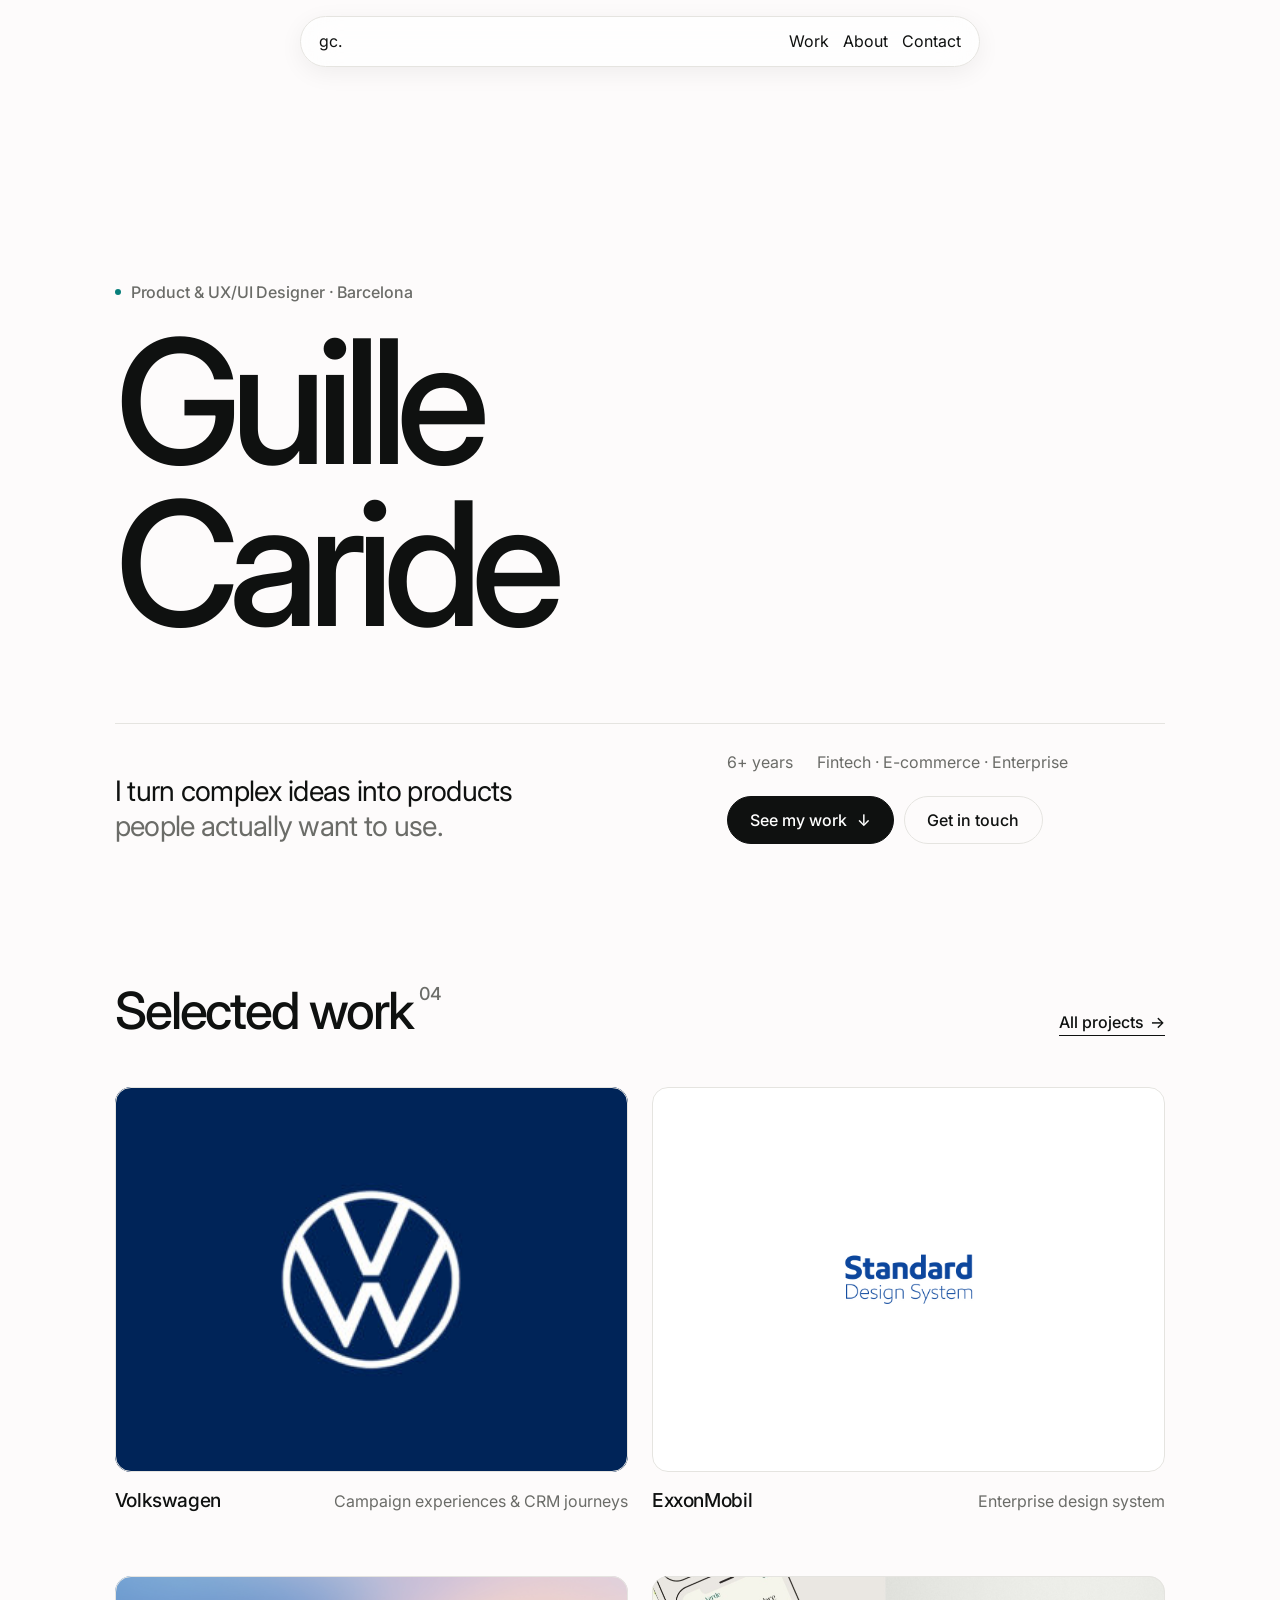
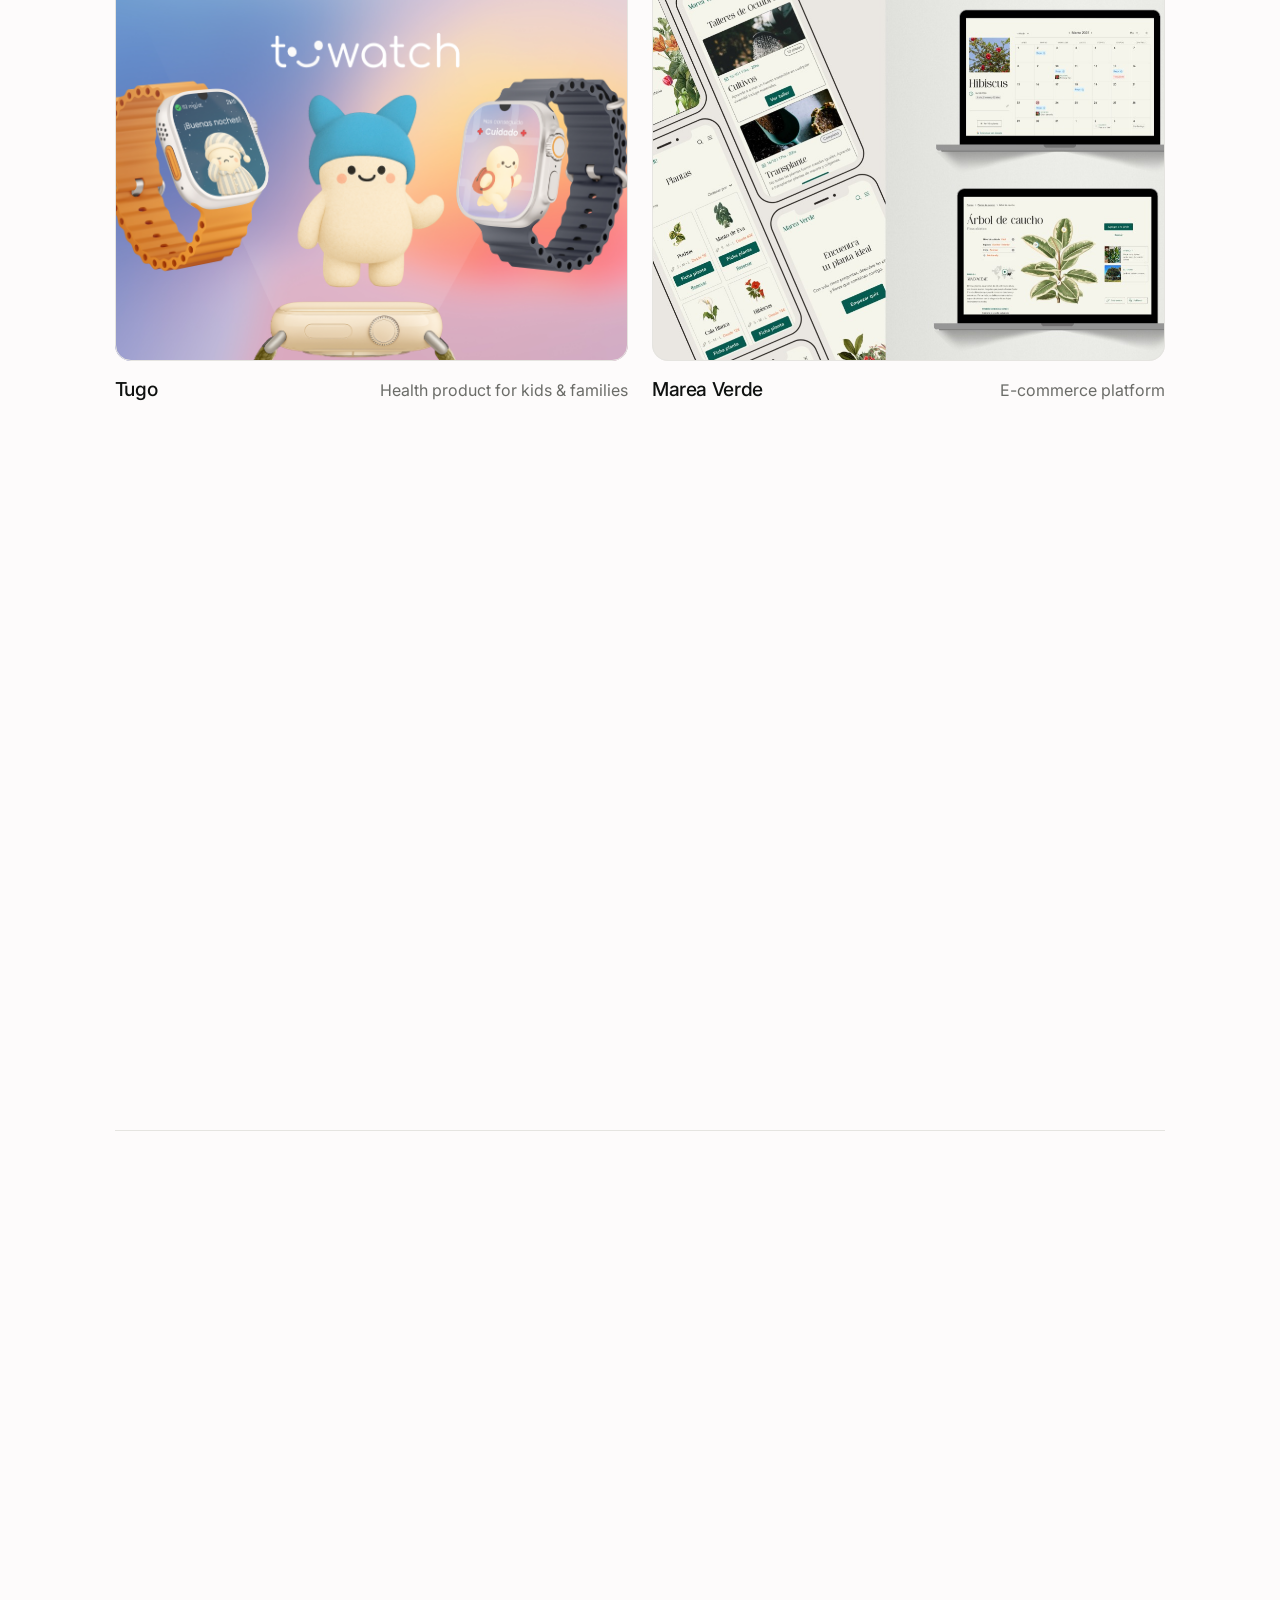
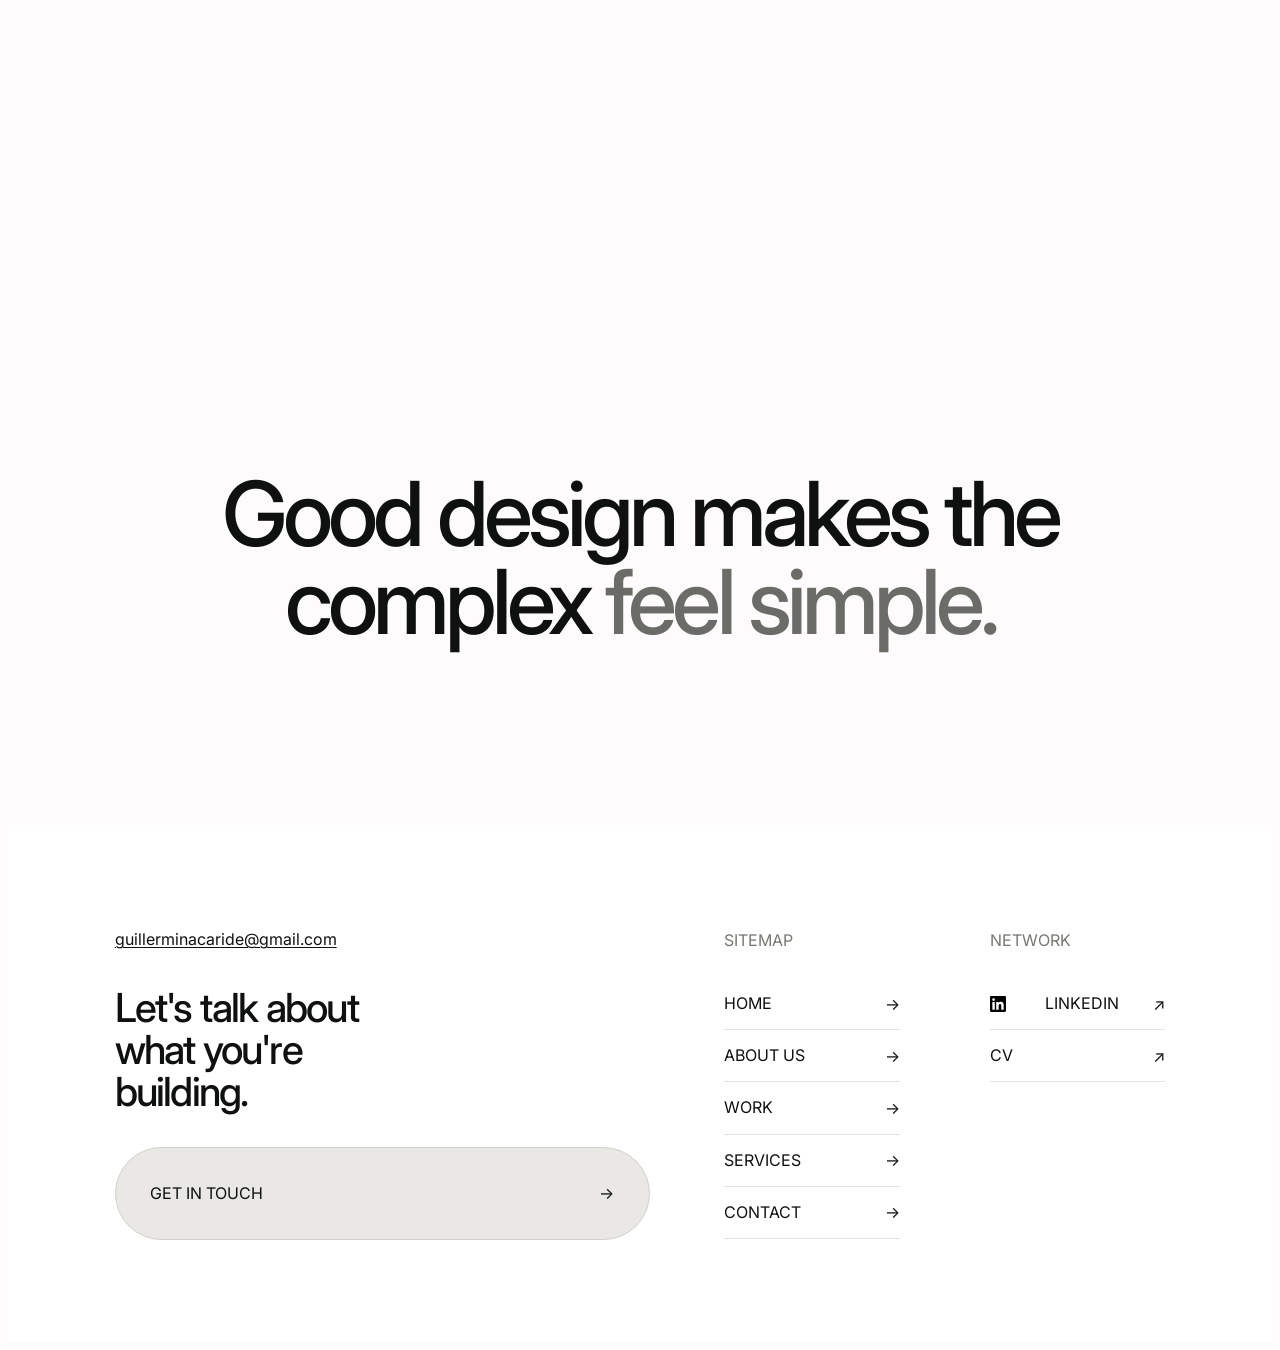
==== index.html @ 8eee6a30 "Redesign homepage: typographic hero, work-first layout, scoped home.css Co-Authored-By: Claude Opus " ====
<!DOCTYPE html>
<html lang="en">
<head>
<meta charset="UTF-8">
<meta name="viewport" content="width=device-width, initial-scale=1.0">
<title>Guille Caride — Product &amp; UX/UI Designer</title>
<meta name="description" content="Guille Caride is a Product and UX/UI Designer in Barcelona, turning complex ideas into products people actually want to use.">
<link rel="preconnect" href="https://fonts.googleapis.com">
<link rel="preconnect" href="https://fonts.gstatic.com" crossorigin>
<link href="https://fonts.googleapis.com/css2?family=Inter:wght@300;400;500;600;700&family=Montserrat:wght@600&display=swap" rel="stylesheet">
<link rel="stylesheet" href="styles/design-system.css">
<link rel="stylesheet" href="styles/home.css">
</head>
<body>

<header id="siteHeader" class="site-header">
  <div class="wrap">
    <nav>
      <a href="#top" class="wordmark">gc.</a>
      <div class="navlinks">
        <a href="work.html">Work</a>
        <a href="about.html#about">About</a>
        <a href="#contact">Contact</a>
      </div>
    </nav>
  </div>
</header>

<main id="home">

  <!-- Hero -->
  <section id="top" class="hm-hero hm-wrap" aria-label="Introduction">
    <p class="hm-label">Product &amp; UX/UI Designer · Barcelona</p>
    <h1 class="hm-hero-name" style="margin-top:1.5rem">
      <span class="hm-line"><span>Guille</span></span>
      <span class="hm-line"><span>Caride</span></span>
    </h1>
    <div class="hm-hero-bottom">
      <p class="hm-hero-lead">I turn complex ideas into products <span>people actually want to use.</span></p>
      <div class="hm-hero-side">
        <div class="hm-hero-meta">
          <span>6+ years</span>
          <span>Fintech · E-commerce · Enterprise</span>
        </div>
        <div class="hm-hero-actions">
          <a class="hm-btn hm-btn--down" href="#work">See my work <span class="hm-arrow" aria-hidden="true">↓</span></a>
          <a class="hm-btn hm-btn--ghost" href="mailto:guillerminacaride@gmail.com">Get in touch</a>
        </div>
      </div>
    </div>
  </section>

  <!-- Selected work -->
  <section id="work" class="hm-section hm-work hm-wrap">
    <div class="hm-section-head home-reveal">
      <h2>Selected work<sup>04</sup></h2>
      <a class="hm-text-link" href="work.html">All projects <span aria-hidden="true">→</span></a>
    </div>
    <div class="hm-work-grid">
      <a class="hm-card home-reveal" href="volkswagen.html">
        <div class="hm-card-media"><img src="img/volkswagen/volkswagen-hero.jpeg" alt="Volkswagen campaign experience" loading="lazy"></div>
        <div class="hm-card-info"><h3>Volkswagen</h3><p>Campaign experiences &amp; CRM journeys</p></div>
      </a>
      <a class="hm-card home-reveal" href="standard.html">
        <div class="hm-card-media"><img src="img/standard/Standard-Design-System-hero.jpg" alt="ExxonMobil Standard design system" loading="lazy"></div>
        <div class="hm-card-info"><h3>ExxonMobil</h3><p>Enterprise design system</p></div>
      </a>
      <a class="hm-card home-reveal" href="tugo.html">
        <div class="hm-card-media"><img src="img/tugo/tugo-hero.jpg" alt="Tugo app and wearable" loading="lazy"></div>
        <div class="hm-card-info"><h3>Tugo</h3><p>Health product for kids &amp; families</p></div>
      </a>
      <a class="hm-card home-reveal" href="marea-verde.html">
        <div class="hm-card-media"><img src="img/marea-verde/mare-verde-1.jpg" alt="Marea Verde plant e-commerce platform" loading="lazy"></div>
        <div class="hm-card-info"><h3>Marea Verde</h3><p>E-commerce platform</p></div>
      </a>
    </div>
  </section>

  <!-- About -->
  <section id="about" class="hm-section hm-wrap" style="padding-top:0">
    <div class="hm-split home-reveal">
      <p class="hm-label">About</p>
      <div>
        <p class="hm-about-text">Questions before solutions. For 6+ years I’ve designed web and apps across fintech, e-commerce and large organisations, <span>turning complexity into clear, usable experiences.</span></p>
        <div class="hm-stats">
          <div class="hm-stat"><strong>6+</strong><span>Years designing digital products</span></div>
          <div class="hm-stat"><strong>+18%</strong><span>Sales after product-page work for Frøya Organics</span></div>
          <div class="hm-stat"><strong>+36%</strong><span>Email-driven sales for Fröken Dianas Salonger</span></div>
        </div>
        <a class="hm-btn hm-btn--ghost hm-about-cta" href="about.html">More about me <span class="hm-arrow" aria-hidden="true">→</span></a>
      </div>
    </div>
  </section>

  <!-- Services -->
  <section id="services" class="hm-section hm-wrap" style="padding-top:0">
    <div class="hm-split">
      <p class="hm-label home-reveal">Services</p>
      <ol class="hm-services-list">
        <li class="hm-service home-reveal"><span class="hm-service-num">01</span><h3>UX / UI Design</h3><p>Interfaces that feel right from the very first tap.</p></li>
        <li class="hm-service home-reveal"><span class="hm-service-num">02</span><h3>Mobile App Design</h3><p>End-to-end app design for iOS and Android, built to perform.</p></li>
        <li class="hm-service home-reveal"><span class="hm-service-num">03</span><h3>Interaction &amp; Prototyping</h3><p>Prototypes that bring your product to life, fast.</p></li>
        <li class="hm-service home-reveal"><span class="hm-service-num">04</span><h3>Design Systems</h3><p>Component libraries that keep your product consistent.</p></li>
        <li class="hm-service home-reveal"><span class="hm-service-num">05</span><h3>User Research &amp; Testing</h3><p>Interviews and usability tests that turn assumptions into evidence.</p></li>
        <li class="hm-service home-reveal"><span class="hm-service-num">06</span><h3>Creative Strategy</h3><p>Positioning and messaging rooted in research.</p></li>
      </ol>
    </div>
  </section>

  <!-- Statement -->
  <section class="hm-statement hm-wrap home-reveal" aria-label="Design philosophy">
    <p>Good design makes the complex <span>feel simple.</span></p>
  </section>

</main>

<footer id="contact" class="site-footer reference-footer">
  <div class="wrap footer-layout">
    <div class="footer-contact">
      <a class="footer-email" href="mailto:guillerminacaride@gmail.com">guillerminacaride@gmail.com</a>
      <h2>Let's talk about<br>what you're<br>building.</h2>
      <a href="mailto:guillerminacaride@gmail.com" class="contact-cta footer-cta">Get in touch <span aria-hidden="true">→</span></a>
    </div>
    <div class="footer-link-columns">
      <nav class="footer-link-group" aria-label="Sitemap">
        <h3>Sitemap</h3>
        <a href="index.html#top">Home <span aria-hidden="true">→</span></a>
        <a href="about.html#about">About us <span aria-hidden="true">→</span></a>
        <a href="work.html">Work <span aria-hidden="true">→</span></a>
        <a href="index.html#services">Services <span aria-hidden="true">→</span></a>
        <a href="index.html#contact">Contact <span aria-hidden="true">→</span></a>
      </nav>
      <nav class="footer-link-group" aria-label="Network">
        <h3>Network</h3>
        <a href="https://linkedin.com/in/guillermina-caride-urruty">LinkedIn <span aria-hidden="true">↗</span></a>
        <a href="mailto:guillerminacaride@gmail.com?subject=CV%20request">CV <span aria-hidden="true">↗</span></a>
      </nav>
    </div>
  </div>
</footer>

<script src="site-chrome.js" defer></script>
</body>
</html>
---- styles/design-system.css ----
/*
 * Portfolio design system
 * Experimental palette supplied for the portfolio color exploration.
 */
:root {
  --color-background: #fdfbfb;
  --color-surface: #fdfbfb;
  --color-text-primary: #0f1110;
  --color-text-secondary: #0f1110;
  --color-border: #e5e4e0;
  --color-accent: #087f7b;
  --color-accent-muted: #237f83;
  --color-orange: #36a99b;
  --color-focus: #0f1110;
  --color-blue-tint: #0f1110;
  --color-baby-blue: #c6ebf7;
  --color-sky-blue: #deeeFE;
  --color-off-blue: #e8ebef;
  --color-dark-grey: #a3a3a3;
  --color-grey: #e5e4e0;

  --gradient-warm: linear-gradient(120deg, #5e9db2 0%, #36b3a2 52%, #168b85 100%);
  --gradient-sunset: linear-gradient(145deg, #6b9bb4 0%, #2ba99e 54%, #087f7b 100%);
  --gradient-accent: linear-gradient(120deg, #4a8eb0 0%, #28b0a2 55%, #087f7b 100%);
  --gradient-sky: radial-gradient(ellipse at 50% 15%, #c6ebf7 0%, #8db9d2 52%, #1e3d59 100%);
  --gradient-page: var(--color-background);
  --color-card-background: rgb(253 251 251 / 50%);

  --font-display: 'Inter', sans-serif;
  --font-body: 'Inter', sans-serif;

  --space-1: 0.25rem;
  --space-2: 0.5rem;
  --space-3: 0.75rem;
  --space-4: 1rem;
  --space-6: 1.5rem;
  --space-8: 2rem;
  --space-12: 3rem;
  --space-16: 4rem;
  --space-24: 6rem;

  --radius-card: 1rem;
  --radius-image: 0.75rem;
  --radius-pill: 999px;
  --border-default: 1px solid var(--color-border);
  --content-max: 1180px;
  --article-max: 780px;
  --content-gutter: clamp(1.5rem, 8.333vw, 7.5rem);
  --motion-standard: 250ms ease;

  /* Backwards-compatible aliases used by the existing pages. */
  --bg: var(--color-background);
  --bg-raised: var(--color-surface);
  --ink: var(--color-text-primary);
  --ink-muted: var(--color-text-secondary);
  --muted: var(--color-text-secondary);
  --line: var(--color-border);
  --accent: var(--color-accent);
  --accent-dim: var(--color-accent-muted);
  --serif-display: var(--font-display);
  --display: var(--font-display);
  --sans: var(--font-body);
  --max: var(--content-max);
  --max-article: var(--article-max);
  --article: var(--article-max);
  --gap: var(--content-gutter);
}

html {
  scroll-behavior: smooth;
}

body {
  background: var(--gradient-page);
  background-attachment: scroll;
  color: var(--color-text-primary);
  font-family: var(--font-body);
}

body[class*="page-"] main :is(p, blockquote, li):not(.eyebrow) {
  font-family: var(--font-body);
  font-size: 0.9rem;
  line-height: 1.55;
}

body[class*="page-"] main :is(p, blockquote, li):not(.eyebrow) strong {
  color: var(--color-text-primary);
  font-weight: 700;
}

body[class*="page-"] main h1:not(.home-hero-title) {
  font-family: var(--font-display);
  font-size: clamp(2.5rem, 5vw, 4.5rem);
  font-weight: 400;
  line-height: 1.02;
  letter-spacing: -0.05em;
}

body[class*="page-"] main h2 {
  font-family: var(--font-display);
  font-size: clamp(1.35rem, 2vw, 1.75rem);
  font-weight: 600;
  line-height: 1.15;
  letter-spacing: -0.035em;
}

body[class*="page-"] main h3 {
  font-family: var(--font-display);
  font-size: 1rem;
  font-weight: 600;
  line-height: 1.25;
  letter-spacing: -0.02em;
}

body[class*="page-"] main section:not(.home-hero):not(.about-hero):not(.work-intro),
body.page-work main > #lib-root > .category-block {
  padding-block: 30px;
  border-bottom: 1px solid var(--color-border);
  border-radius: 0;
}

body.page-about main > section.about-hero {
  padding-block: clamp(8rem, 12vw, 11rem) 30px;
  border-bottom: 0;
}

body.page-work main > section.work-intro {
  padding-block: clamp(3rem, 7vw, 6rem) 30px;
  border-bottom: 0;
}

body.page-index main > section.home-statement {
  border-block: 1px solid var(--color-border);
}

header {
  background-color: rgb(255 255 255 / 88%);
  border-bottom-color: var(--color-border);
}

a {
  color: inherit;
  text-decoration: none;
  transition: color var(--motion-standard);
}

img {
  max-width: 100%;
  display: block;
  border-radius: var(--radius-image);
}

::selection {
  background: var(--color-accent);
  color: #ffffff;
}

:focus-visible {
  outline: 2px solid var(--color-focus);
  outline-offset: 3px;
}

.wrap {
  max-width: none;
  margin-inline: auto;
  padding-inline: var(--content-gutter);
}

body > .site-header {
  position: fixed !important;
  inset: 0 0 auto;
  z-index: 100;
  padding: 0.9rem 0;
  background: transparent !important;
  border: 0 !important;
  backdrop-filter: none;
  transition: padding var(--motion-standard);
}

.site-header > .wrap {
  max-width: 920px;
  transition: max-width var(--motion-standard);
}

.site-header nav {
  display: flex;
  align-items: center;
  justify-content: space-between;
  gap: 1rem;
  padding: 0.9rem 1.1rem;
  border: 1px solid var(--color-border);
  border-radius: var(--radius-card);
  background: rgb(255 255 255 / 50%);
  -webkit-backdrop-filter: blur(18px) saturate(130%);
  backdrop-filter: blur(18px) saturate(130%);
  transition: padding var(--motion-standard), border-radius var(--motion-standard), box-shadow var(--motion-standard);
}

.site-header .wordmark {
  color: var(--color-text-primary);
  font-size: 1rem;
}

.site-header .navlinks {
  display: flex;
  align-items: center;
  gap: clamp(0.75rem, 2vw, 1.25rem);
  color: var(--color-text-secondary);
  font-size: 0.78rem;
}

.site-header .navlinks,
.site-header .wordmark {
  color: #0f1110;
}

.site-header .navlinks a {
  padding: 0.2rem 0;
  white-space: nowrap;
}

.site-header a {
  position: relative;
  z-index: 1;
  pointer-events: auto;
}

.site-header nav {
  position: relative;
  z-index: 1;
}

body[class*="page-"] main [id],
body[class*="page-"] footer[id] {
  scroll-margin-top: 5rem;
}

.site-header.scrolled {
  padding: 0.55rem 0;
}

.site-header.scrolled > .wrap {
  max-width: 300px;
}

.site-header.scrolled nav {
  padding: 0.65rem 0.8rem;
  border-radius: var(--radius-pill);
  box-shadow: 0 8px 28px rgb(15 17 16 / 10%);
}

.site-header.scrolled .wordmark {
  font-size: 0.9rem;
}

.site-header.scrolled .navlinks {
  gap: 0.75rem;
  font-size: 0.72rem;
}

.page-about main {
  padding-top: 1rem;
}

.page-work > .wrap.hero {
  padding-top: 7rem;
}

body > .site-footer {
  margin: 0;
  padding: clamp(3rem, 6vw, 5rem) 0 2rem;
  border: 0;
  border-radius: 0;
  background: #fdfbfb;
  color: #0f1110;
}

body > .site-footer.reference-footer {
  padding: clamp(5rem, 8vw, 9rem) 0;
  background: #fff;
}

.reference-footer .footer-layout {
  display: grid;
  width: min(2180px, calc(100% - var(--content-gutter) - var(--content-gutter)));
  padding-inline: 0;
  grid-template-columns: minmax(0, 1.15fr) minmax(0, 1fr);
  gap: clamp(3rem, 8vw, 10rem);
  align-items: start;
}

.reference-footer .footer-contact {
  display: flex;
  min-width: 0;
  align-items: flex-start;
  flex-direction: column;
}

.reference-footer .footer-email {
  margin-bottom: clamp(2rem, 2.8vw, 3.5rem);
  color: var(--color-text-primary);
  font-size: clamp(0.9rem, 1vw, 1.25rem);
  line-height: 1.5;
  text-decoration: underline;
  text-underline-offset: 0.15em;
}

body[class*="page-"] .reference-footer .footer-contact h2 {
  max-width: 16ch;
  margin: 0 0 clamp(2rem, 2.6vw, 3rem);
  font-family: var(--font-body);
  font-size: clamp(2.5rem, 3.1vw, 4.8rem) !important;
  font-weight: 500;
  line-height: 1.05;
  letter-spacing: -0.045em;
}

.reference-footer .contact-cta.footer-cta {
  display: flex;
  width: min(100%, 29rem);
  min-height: 4.1rem;
  align-items: center;
  justify-content: space-between;
  border: 1px solid #d2d0ca;
  border-radius: var(--radius-pill);
  padding: 0.8rem clamp(1.5rem, 2.7vw, 2.7rem);
  background: #e9e8e5;
  color: var(--color-text-primary);
  font-size: clamp(1rem, 1.1vw, 1.4rem);
  letter-spacing: 0;
  line-height: 1.5;
  text-transform: uppercase;
  white-space: nowrap;
}

.reference-footer .contact-cta.footer-cta svg {
  display: none;
}

.reference-footer .footer-link-columns {
  display: grid;
  grid-template-columns: repeat(2, minmax(0, 1fr));
  gap: clamp(2rem, 7vw, 10rem);
  padding-top: 0.15rem;
}

.reference-footer .footer-link-group {
  display: flex;
  min-width: 0;
  align-items: stretch;
  flex-direction: column;
  justify-content: flex-start;
  gap: 0;
}

.reference-footer .footer-link-group h3 {
  margin: 0 0 clamp(1.5rem, 2.2vw, 2.6rem);
  color: #777872;
  font-size: clamp(1rem, 1.25vw, 1.7rem);
  font-weight: 400;
  line-height: 1.25;
  text-transform: uppercase;
}

.reference-footer .footer-link-group a {
  display: flex;
  min-height: 3.2rem;
  align-items: center;
  justify-content: space-between;
  gap: 0.75rem;
  border-bottom: 1px solid var(--color-border);
  color: var(--color-text-primary);
  font-size: clamp(0.9rem, 1vw, 1.35rem);
  line-height: 1.2;
  text-transform: uppercase;
  transition: opacity var(--motion-standard);
}

.reference-footer .footer-link-group a:hover {
  opacity: 0.55;
}

.reference-footer .footer-link-group a span {
  flex: 0 0 auto;
  font-size: 1.25em;
  line-height: 1;
}

.site-footer .contact-head {
  display: flex;
  align-items: flex-end;
  justify-content: space-between;
  flex-wrap: wrap;
  gap: 1.5rem;
  margin: 0 0 2rem;
  padding: 0 0 2.5rem;
  border-bottom: 1px solid var(--color-border);
}

.site-footer .contact-head h2 {
  max-width: 10ch;
  margin: 0;
  font: 400 clamp(2rem, 3.4vw, 2.8rem)/1.05 var(--font-display);
  letter-spacing: -0.045em;
}

.site-footer .contact-cta {
  border: 0;
  border-radius: 0;
  padding: 0;
  color: var(--color-text-primary);
  font-size: 0.9rem;
  white-space: nowrap;
  display: inline-flex;
  align-items: center;
  gap: 0.45rem;
}

.site-footer .contact-cta svg {
  width: 0.95rem;
  height: 0.95rem;
  flex: 0 0 auto;
}

.site-footer .foot-bottom {
  display: flex;
  align-items: center;
  justify-content: space-between;
  flex-wrap: wrap;
  gap: 1rem;
  margin: 0;
  padding: 0;
  border: 0;
  color: var(--color-text-secondary);
  font-size: 0.85rem;
}

.site-footer .social {
  display: flex;
  gap: 1.4rem;
}

.site-footer a:hover {
  color: var(--color-accent);
}

a[href*="linkedin.com"] svg[data-linkedin-icon] {
  width: 1em;
  height: 1em;
  flex: 0 0 auto;
  margin-right: 0.35em;
  color: #000;
  vertical-align: -0.12em;
}

@media (max-width: 600px) {
  .site-header > .wrap {
    padding-inline: 1rem;
  }

  .site-header nav {
    padding: 0.75rem 0.85rem;
  }

  .site-header.scrolled > .wrap {
    max-width: 280px;
  }

  .site-footer .contact-head {
    align-items: flex-start;
  }

  .site-footer .contact-cta {
    max-width: 100%;
    white-space: normal;
  }

}

@media (max-width: 760px) {
  body > .site-footer.reference-footer {
    padding-block: 4rem;
  }

  .reference-footer .contact-cta.footer-cta {
    box-sizing: border-box;
    width: calc(100vw - 2rem);
    max-width: none;
    flex: 0 0 auto;
    height: 60px;
    min-height: 60px;
    align-self: center;
    padding: 0.75rem 1.5rem;
  }

  .reference-footer .footer-layout {
    grid-template-columns: 1fr;
    gap: 3rem;
  }

  body[class*="page-"] .reference-footer .footer-contact h2 {
    font-size: clamp(2.5rem, 10vw, 3.5rem) !important;
  }

  .reference-footer .footer-link-columns {
    gap: 1.25rem;
  }

  .reference-footer .footer-link-group a {
    min-height: 2.8rem;
  }
}

body.page-about main > .about-hero {
  display: grid;
  grid-template-columns: repeat(12, minmax(0, 1fr));
  align-items: start;
  padding: clamp(5rem, 7vw, 6.5rem) var(--content-gutter) 2rem;
  border: 0;
}

body.page-about main > .about-hero .about-hero-visual {
  position: relative;
  grid-column: 6 / -1;
  grid-row: 2;
  width: 100%;
  max-width: none;
  min-height: 0;
  margin: 0;
  aspect-ratio: 1.23;
  border-radius: var(--radius-image);
  background: #b7c4cc;
}

body.page-about main > .about-hero .about-hero-copy {
  grid-column: 6 / -1;
  grid-row: 3;
  width: 100%;
  margin-top: 1rem;
}

body.page-about main > .about-hero .about-hero-identity {
  grid-column: 6 / -1;
  grid-row: 1;
  margin-bottom: 0.65rem;
  color: var(--color-text-primary);
}

body.page-about main .about-name,
body.page-about main .about-role {
  margin: 0 !important;
  font-size: 0.82rem !important;
  line-height: 1.45;
}

body.page-about main .about-name {
  color: var(--color-text-primary) !important;
  font-weight: 600;
}

body.page-about main .about-role {
  color: #454946 !important;
}

body.page-about main .about-sections :is(.closing-heading, .experience-label) {
  grid-column: 1 / span 4;
}

body.page-about main .about-sections :is(.closing-copy, .experience-list) {
  grid-column: 5 / -1;
}

body.page-about main .about-hero .about-hero-lead {
  max-width: 39ch;
  margin: 1.15rem 0 0.75rem !important;
  color: var(--color-text-primary) !important;
  font-size: clamp(1.25rem, 2.1vw, 2rem) !important;
  font-weight: 500;
  line-height: 1.25;
}

body.page-about main .about-hero .about-hero-lead span + span {
  color: #77786f;
}

body.page-about main .about-hero .hero-intro {
  max-width: 58ch;
  margin: 0 !important;
  color: #77786f !important;
  font-size: 0.78rem !important;
  line-height: 1.55;
}

body.page-about main .about-experience {
  display: grid;
  grid-template-columns: repeat(12, minmax(0, 1fr));
  column-gap: var(--space-6);
}

body.page-about main .about-experience .experience-label {
  grid-column: 1 / span 4;
}

body.page-about main .about-experience .experience-label .label {
  margin: 0 0 0.4rem;
  font-size: 16px !important;
}

body.page-about main .about-experience .experience-label p {
  margin: 0;
  color: #77786f !important;
  font-size: 16px !important;
}

body.page-about main .about-experience .experience-list {
  grid-column: 5 / -1;
  margin: 0;
}

body.page-about main .about-experience .experience-row,
body.page-about main .about-experience .experience-row :is(dt, dd) {
  font-size: 16px !important;
}

body.page-about main .about-experience .experience-row dt,
body.page-about main .about-experience .experience-row dd,
body.page-about main .about-experience .experience-row .experience-date {
  font-size: 16px !important;
}

body.page-about main .about-bring-section > .label {
  grid-column: 1 / span 4;
  font-size: 16px !important;
}

body.page-about main .about-bring-section .bring-grid {
  grid-column: 5 / -1;
  grid-template-columns: repeat(2, minmax(0, 1fr));
  gap: 0 1rem;
}

body.page-about main .about-bring-section .bring-card {
  min-height: 0;
  padding: 0.8rem 0.25rem;
  border: 0;
  border-bottom: 1px solid var(--color-border);
  border-radius: 0;
  background: transparent !important;
}

body.page-about main .about-bring-section .bring-card strong {
  margin-bottom: 0.4rem;
  font-size: 0.68rem;
}

body.page-about main .about-bring-section .bring-card p {
  font-size: 0.72rem !important;
  line-height: 1.5;
}

body.page-about main .about-sections .closing {
  display: grid;
  grid-template-columns: repeat(12, minmax(0, 1fr));
  column-gap: var(--space-6);
  padding-block: 30px;
}

body.page-about main .closing-heading {
  grid-column: 1 / span 4;
}

body.page-about main .closing-heading h2 {
  max-width: 18ch;
  margin: 0 0 1rem;
  font-size: clamp(1.15rem, 2vw, 1.65rem) !important;
  font-weight: 600;
  line-height: 1.2;
}

body.page-about main .closing-heading h2 span + span {
  color: #77786f;
}

body.page-about main .closing-copy {
  grid-column: 5 / -1;
}

body.page-about main .closing-copy p {
  max-width: 58ch;
  margin: 0 0 1rem !important;
  color: #77786f !important;
  font-size: 0.78rem !important;
  line-height: 1.55;
}

body.page-about main .closing .cta {
  display: inline-flex;
  align-items: center;
  width: fit-content;
  margin: 0;
  border: 1px solid var(--color-border);
  border-radius: var(--radius-pill);
  padding: 0.55rem 0.9rem;
  color: var(--color-text-primary);
  font-size: 0.68rem !important;
}

body.page-about main .about-testimonials {
  display: none;
}

@media (max-width: 800px) {
  body.page-about main > .about-hero {
    grid-template-columns: repeat(6, minmax(0, 1fr));
  }

  body.page-about main > .about-hero .about-hero-identity,
  body.page-about main > .about-hero .about-hero-visual,
  body.page-about main > .about-hero .about-hero-copy {
    grid-column: 2 / -1;
  }

  body.page-about main .about-sections :is(.closing-heading, .closing-copy, .experience-label, .experience-list) {
    grid-column: 1 / -1;
  }

  body.page-about main .about-experience .experience-label,
  body.page-about main .about-experience .experience-list,
  body.page-about main .about-bring-section > .label,
  body.page-about main .about-bring-section .bring-grid {
    grid-column: 1 / -1;
  }

  body.page-about main .about-bring-section .bring-grid {
    grid-template-columns: repeat(2, minmax(0, 1fr));
  }

  body.page-about main .closing-heading,
  body.page-about main .closing-copy {
    grid-column: 1 / -1;
  }
}

@media (max-width: 560px) {
  body.page-about main > .about-hero {
    grid-template-columns: 1fr;
  }

  body.page-about main > .about-hero .about-hero-identity,
  body.page-about main > .about-hero .about-hero-visual,
  body.page-about main > .about-hero .about-hero-copy {
    grid-column: 1;
  }

  body.page-about main > .about-hero .about-hero-visual {
    aspect-ratio: 1.15;
  }

  body.page-about main .about-bring-section .bring-grid {
    grid-template-columns: 1fr;
  }

  body.page-about main .about-experience .experience-row {
    grid-template-columns: minmax(0, 1fr) auto;
  }

  body.page-about main .about-experience .experience-row dt,
  body.page-about main .about-experience .experience-row .experience-company {
    grid-column: 1;
  }

  body.page-about main .about-experience .experience-row .experience-date {
    grid-column: 2;
    grid-row: 1 / span 2;
  }
}

.article {
  max-width: none;
  margin-inline: auto;
  padding-inline: var(--content-gutter);
}



header {
  border-bottom-color: var(--color-border);
}

.wordmark,
h1,
h2,
h3,
h4,
.label,
.metric,
.step-num,
.flow {
  font-family: var(--font-display);
}

.navlinks a:hover,
.back-link:hover,
.external-link:hover,
.project-link:hover {
  color: var(--color-accent);
}

body > .site-header > .wrap {
  width: min(720px, calc(100% - 3rem));
  max-width: 720px;
  padding-inline: 0;
}

body > .site-header nav {
  border-color: #72c9bd;
  border-radius: 0.8rem;
}

body > .site-header.scrolled > .wrap {
  max-width: 380px;
}

body.page-index main.home-main {
  position: relative;
  isolation: isolate;
  overflow: clip;
}

body.page-index main.home-main::before {
  position: absolute;
  z-index: -1;
  top: 28rem;
  left: 50%;
  width: min(88vw, 1040px);
  aspect-ratio: 1;
  background: url("../img/shade-bg.png") center / contain no-repeat;
  content: "";
  opacity: 0.48;
  pointer-events: none;
  transform: translate3d(-50%, var(--shade-scroll-offset, 0px), 0);
  will-change: transform;
}

body.page-index .home-hero-title {
  display: block;
  width: min(calc(100% - clamp(0rem, 21vw, 18rem)), 48rem);
  margin-left: clamp(0rem, 21vw, 18rem);
  font-size: clamp(2.5rem, 6.4vw, 4rem);
  font-weight: 300;
  line-height: 1.1;
  letter-spacing: -0.045em;
  text-transform: none;
}

body.page-index .home-hero-title strong {
  font-weight: 700;
}

body.page-index .home-hero-intro {
  width: min(calc(100% - clamp(0rem, 21vw, 18rem)), 22rem);
  margin: 1.3rem 0 0 clamp(0rem, 21vw, 18rem);
  color: #0f1110;
  font-size: 0.875rem !important;
  line-height: 1.5;
  animation: home-copy-in 800ms cubic-bezier(.22, 1, .36, 1) 180ms both;
}

body.page-index .home-hero-intro strong {
  color: #0f1110;
  font-weight: 700;
}

@keyframes home-copy-in {
  from { opacity: 0; transform: translateY(0.5rem); }
  to { opacity: 1; transform: translateY(0); }
}

body.page-index .home-about-copy {
  display: flex;
  flex-direction: column;
}

body.page-index .home-about-facts {
  order: -1;
  margin: 0 0 1rem;
}

body.page-index .home-statement p span {
  text-transform: none;
}

body.page-index .home-statement p span:first-child,
body.page-index .home-statement p span:last-child {
  font-style: italic;
}

body.page-index main section.home-statement p {
  text-transform: none;
}

body.page-index .home-tools-grid {
  grid-template-columns: repeat(3, minmax(0, 1fr));
}

body.page-index .home-tool {
  min-height: clamp(8rem, 14.5vw, 14rem);
  padding: 1rem;
}

body.page-index .home-tool img {
  width: min(100%, 220px);
  height: 56px;
  object-fit: contain;
  border-radius: 0;
}

body.page-index .home-tool--wordmark {
  display: flex;
  align-items: center;
  justify-content: center;
  gap: 0.5rem;
  font-size: clamp(1rem, 2vw, 1.65rem);
  font-weight: 600;
  letter-spacing: -0.05em;
}

body.page-index .microsoft-mark {
  display: grid;
  width: 1.15em;
  height: 1.15em;
  flex: 0 0 auto;
  grid-template-columns: repeat(2, 1fr);
  gap: 0.12em;
}

body.page-index .microsoft-mark span {
  background: currentColor;
}

body.page-index footer.home-footer .home-footer-layout,
body.page-about footer.home-footer .home-footer-layout {
  display: grid;
  width: 100%;
  grid-template-columns: minmax(0, 1fr) minmax(15rem, 1fr);
  gap: 2rem 5vw;
  align-items: start;
}

body.page-index footer.home-footer .home-footer-layout .contact-head,
body.page-about footer.home-footer .home-footer-layout .contact-head {
  display: flex;
  align-items: flex-start;
  flex-direction: column;
  gap: 1.5rem;
  margin: 0;
  padding: 0;
  border: 0;
}

body.page-index footer.home-footer .home-footer-layout .contact-head h2,
body.page-about footer.home-footer .home-footer-layout .contact-head h2 {
  max-width: 12ch;
  font-family: var(--font-body);
  font-size: clamp(2rem, 3vw, 2.5rem);
  font-weight: 400;
  line-height: 1;
  letter-spacing: -0.04em;
  text-transform: none;
}

body.page-index footer.home-footer .home-footer-layout .contact-cta,
body.page-about footer.home-footer .home-footer-layout .contact-cta {
  display: inline-flex;
  align-items: center;
  gap: 0.75rem;
  border: 1px solid var(--color-border);
  border-radius: var(--radius-pill);
  padding: 1rem 1.5rem;
  background: #e9e8e5;
  color: var(--color-text-primary);
  font-size: 0.72rem;
  letter-spacing: 0.04em;
  text-transform: uppercase;
}

body.page-index footer.home-footer .home-footer-layout .contact-cta svg,
body.page-about footer.home-footer .home-footer-layout .contact-cta svg {
  display: none;
}

body.page-index .home-footer-links,
body.page-about .home-footer-links {
  display: grid;
  grid-template-columns: repeat(2, minmax(0, 1fr));
  gap: 2rem;
  padding-top: 0.25rem;
}

body.page-index .home-footer-links h3,
body.page-about .home-footer-links h3 {
  margin: 0 0 1.1rem;
  color: #6b6b67;
  font-size: 0.7rem;
  font-weight: 500;
  letter-spacing: 0.06em;
  text-transform: uppercase;
}

body.page-index .home-footer-links ul,
body.page-about .home-footer-links ul {
  display: grid;
  gap: 0.8rem;
  margin: 0;
  padding: 0;
  list-style: none;
}

body.page-index .home-footer-links a,
body.page-about .home-footer-links a {
  color: var(--color-text-primary);
  font-size: 0.72rem;
  text-transform: uppercase;
}

body.page-index footer.home-footer .foot-bottom,
body.page-about footer.home-footer .foot-bottom {
  display: none;
}

body.page-about .about-hero h1 {
  display: flex;
  align-items: flex-end;
  gap: clamp(1.5rem, 2vw, 2rem);
  margin-bottom: clamp(2.5rem, 5vw, 4rem);
  font-size: clamp(3.5rem, 5.2vw, 4.5rem);
  font-weight: 400;
  line-height: 0.92;
  letter-spacing: -0.055em;
}

body.page-about .about-hero h1 span:first-child {
  position: relative;
  font-weight: 300;
}

body.page-about .about-hero h1 span:first-child::after {
  position: absolute;
  right: calc(-1 * clamp(1.5rem, 2vw, 2rem));
  bottom: 0.06em;
  width: clamp(3.5rem, 6vw, 5.5rem);
  height: 2px;
  background: var(--color-text-primary);
  content: "";
}

body.page-about .about-hero h1 span:last-child {
  margin-left: 0;
  font-weight: 700;
}

body.page-about .about-hero .hero-intro {
  max-width: 49ch;
  font-size: 0.86rem;
  line-height: 1.5;
}

body.page-about .about-bring-section > .label {
  grid-column: 1 / span 5;
}

body.page-about .about-bring-section .bring-grid {
  grid-column: 6 / -1;
  grid-template-columns: repeat(2, minmax(0, 1fr));
  gap: 0.65rem;
}

body.page-about .bring-card {
  min-height: 7.2rem;
  padding: 0.9rem;
  border: 0;
  border-radius: 0.75rem;
  background: rgb(245 193 109 / 45%);
}

body.page-about .bring-card strong {
  margin-bottom: 0.35rem;
  font-size: 0.68rem;
}

body.page-about .bring-card p {
  font-size: 0.72rem;
  line-height: 1.45;
}

body.page-about .about-testimonials .recommendation {
  grid-template-columns: repeat(12, minmax(0, 1fr));
  margin-bottom: 0;
  padding: 1rem 0;
  border: 0;
  border-radius: 0;
}

body.page-about .about-testimonials .person {
  grid-column: 1 / span 5;
}

body.page-about .about-testimonials .recommendation blockquote {
  grid-column: 6 / -1;
  color: #0f1110 !important;
  font-size: 1rem !important;
  line-height: 1.55;
}

body.page-about .about-testimonials .person strong {
  color: #0f1110;
  font-size: 1rem;
}

body.page-about .about-testimonials .person span,
body.page-about .about-testimonials .person a {
  color: #0f1110;
  font-size: 1rem;
}

body.page-index main .home-services .home-side-label p {
  color: var(--color-text-secondary) !important;
  font-size: 0.8rem !important;
}

body.page-index main.home-main .home-about-copy > p {
  color: var(--color-text-primary) !important;
  font-size: 1rem !important;
  line-height: 1.6;
}

body.page-index main.home-main .home-service h3 {
  font-size: 0.92rem;
}

body.page-index main.home-main .home-service p {
  color: var(--color-text-secondary) !important;
  font-size: 0.82rem !important;
}

body.page-index main.home-main .home-testimonial blockquote {
  color: var(--color-text-primary) !important;
  font-size: clamp(1rem, 1.4vw, 1.2rem) !important;
}

@media (max-width: 800px) {
  body.page-index main.home-main::before {
    top: 30rem;
    width: min(110vw, 820px);
  }

  body.page-index .home-tools-grid {
    grid-template-columns: repeat(3, minmax(0, 1fr));
  }

  body.page-about .about-bring-section > .label {
    grid-column: 1 / -1;
  }

  body.page-about .about-bring-section .bring-grid {
    grid-column: 1 / -1;
    grid-template-columns: repeat(2, minmax(0, 1fr));
  }

  body.page-about .about-testimonials .person {
    grid-column: 1 / span 2;
  }

  body.page-about .about-testimonials .recommendation blockquote {
    grid-column: 4 / -1;
    grid-row: 1;
  }
}

@media (max-width: 600px) {
  body > .site-header > .wrap {
    width: calc(100% - 2rem);
  }

  body > .site-header.scrolled > .wrap {
    max-width: 380px;
  }

  body.page-index .home-tools-grid {
    grid-template-columns: repeat(2, minmax(0, 1fr));
  }

  body.page-index .home-tool {
    min-height: 5.5rem;
    padding: 0.75rem;
  }

  body.page-index .home-tool img {
    height: 56px;
  }

  body.page-index footer.home-footer .home-footer-layout,
  body.page-about footer.home-footer .home-footer-layout {
    grid-template-columns: 1fr;
    gap: 2.5rem;
  }

  body.page-index .home-footer-links,
  body.page-about .home-footer-links {
    max-width: 24rem;
    gap: 1.5rem;
  }

  body.page-about .about-hero h1 {
    gap: 1.4rem;
    font-size: clamp(3rem, 14vw, 4.25rem);
  }

  body.page-about .about-hero h1 span:first-child::after {
    right: -1.4rem;
  }

  body.page-about .about-hero-visual {
    grid-column: 2 / span 4;
  }

  body.page-about .about-bring-section .bring-grid {
    grid-template-columns: 1fr;
  }

  body.page-about .about-testimonials .recommendation {
    grid-template-columns: 1fr;
    gap: 0.75rem;
  }

  body.page-about .about-testimonials .person,
  body.page-about .about-testimonials .recommendation blockquote {
    grid-column: 1;
    grid-row: auto;
  }
}

@media (prefers-reduced-motion: reduce) {
  body[class*="page-"]::before { animation: none; }
}

.tag,
.status {
  border-radius: var(--radius-pill);
}

.external-link,
.lib-card,
.persona-card,
.project,
.recommendation,
.impact-card,
.bring-card,
.trait,
.note,
.bm-card,
.insight-card {
  border-color: var(--color-border);
  background: var(--color-card-background);
}

.hero-visual,
.project-visual,
.lib-card-image {
  background-color: var(--color-card-background);
}

.project,
.hero,
header,
section,
footer,
.foot-bottom,
.principle,
.person,
.meta-grid,
.category-block,
.focus-list li,
.lib-card,
.persona-card,
.recommendation,
.impact-card,
.bring-card,
.trait,
.note,
.bm-card,
.insight-card {
  border-radius: var(--radius-card);
}

.project-visual,
.hero-visual,
.lib-card-image {
  border-radius: var(--radius-card);
  overflow: hidden;
}

.external-link,
.project-link,
.contact-cta,
.cta,
.lib-card .goto {
  transition: color var(--motion-standard), border-color var(--motion-standard);
}

.button,
button,
[role="button"],
.project-link,
.contact-cta,
.cta,
.lib-card .goto {
  border: 1px solid currentColor;
  border-radius: var(--radius-pill);
  padding: 0.55rem 0.9rem;
}

.button,
button,
[role="button"] {
  cursor: pointer;
}

@media (prefers-reduced-motion: reduce) {
  html {
    scroll-behavior: auto;
  }

  *,
  *::before,
  *::after {
    animation-duration: 0.01ms !important;
    animation-iteration-count: 1 !important;
    transition-duration: 0.01ms !important;
  }
}

@media (max-width: 700px) {
  .wrap,
  .article {
    padding-inline: var(--content-gutter);
  }
}

body[class*="page-"] {
  position: relative;
  isolation: isolate;
}

body[class*="page-"]::before {
  position: fixed;
  z-index: 0;
  top: clamp(8rem, 24vh, 20rem);
  left: 50%;
  width: min(100vw, 1200px);
  aspect-ratio: 1;
  background: url("../shade-bg.png") center / contain no-repeat;
  content: "";
  opacity: 0.34;
  pointer-events: none;
  transform: translate3d(-50%, var(--shade-scroll-offset, 0px), 0);
  animation: shade-drift 18s ease-in-out infinite alternate;
  will-change: transform, margin;
}

body[class*="page-"] > :is(main, footer) {
  position: relative;
  z-index: 1;
}

body[class*="page-"] > .site-header {
  position: fixed;
  z-index: 100;
}

@keyframes shade-drift {
  from { margin: 0 0 0 -1.5%; }
  to { margin: 1.5rem 0 0 1.5%; }
}

body.page-index main.home-main::before {
  content: none;
}

body[class*="page-"]:not(.page-index) main :is(p, blockquote, li):not(.eyebrow) {
  color: #0f1110 !important;
  font-size: 1.25rem !important;
  line-height: 1.55;
}

body.page-index main p.home-hero-intro {
  font-size: 0.875rem !important;
}

body[class*="page-"] main :is(p, blockquote, li):not(.eyebrow) strong {
  color: #0f1110;
}

body.page-index main section.home-statement p {
  font-size: clamp(2.2rem, 5vw, 5rem) !important;
}

body[class*="page-"] main section:not(.home-hero):not(.about-hero):not(.work-intro) {
  padding-block: 40px;
  border-block: 0;
}

body[class*="page-"] main .section-head {
  border-bottom: 0;
}

body[class*="page-"] main .hero:not(.home-hero):not(.about-hero):not(.work-intro) {
  padding-bottom: 40px;
  border-bottom: 0;
}

body.page-index main > .home-hero {
  min-height: clamp(20rem, 33svh, 36rem);
  padding-top: clamp(7rem, 15vh, 10rem);
  padding-bottom: 40px;
}

body > .site-header nav {
  border: 0;
}

body > .site-header {
  padding-top: 1rem;
}

body > .site-header > .wrap {
  width: min(680px, calc(100% - 2rem));
  max-width: 680px;
  transition: width var(--motion-standard), max-width var(--motion-standard);
}

body > .site-header.scrolled > .wrap {
  width: min(320px, calc(100% - 2rem));
  max-width: 320px;
}

body > .site-header nav {
  justify-content: space-between;
  gap: 0.75rem;
  padding: 0.7rem 1.1rem;
  border: 1px solid var(--color-border);
  border-radius: var(--radius-pill);
  background: rgb(255 255 255 / 62%);
  box-shadow: 0 6px 24px rgb(15 17 16 / 6%);
  -webkit-backdrop-filter: blur(18px) saturate(130%);
  backdrop-filter: blur(18px) saturate(130%);
  transition: padding var(--motion-standard), box-shadow var(--motion-standard), background-color var(--motion-standard);
}

body > .site-header .wordmark {
  font-size: 1rem;
}

body > .site-header .navlinks {
  gap: 0.9rem;
  font-size: 1rem;
}

@media (min-width: 761px) {
  body > .site-header.scrolled > .wrap {
    width: min(320px, calc(100% - 2rem));
    max-width: 320px;
  }
}

@media (min-width: 761px) {
  body.page-index > .site-header.scrolled > .wrap {
    width: min(320px, calc(100% - 2rem));
    max-width: 320px;
  }
}

body.page-about main > .about-hero {
  padding-bottom: 40px;
  border-bottom: 0;
}

body.page-work main > .work-intro {
  padding-bottom: 40px;
  border-bottom: 0;
}

body.page-work main > #lib-root > .category-block {
  padding-block: 40px;
  border-bottom: 0;
}

@media (min-width: 761px) {
  body > .site-header.scrolled {
    padding: 1rem 0;
  }

  body > .site-header.scrolled > .wrap,
  body.page-index > .site-header.scrolled > .wrap {
    width: min(320px, calc(100% - 2rem));
    max-width: 320px;
  }

  body > .site-header.scrolled nav {
    min-height: 0;
    padding: 0.7rem 1.1rem;
    border: 1px solid var(--color-border);
    border-radius: var(--radius-pill);
    background: rgb(255 255 255 / 62%);
    box-shadow: 0 6px 24px rgb(15 17 16 / 6%);
  }

  body > .site-header.scrolled .wordmark {
    font-size: 1rem;
  }

  body > .site-header.scrolled .navlinks {
    gap: 0.9rem;
    font-size: 1rem;
  }
}

@media (max-width: 600px) {
  body > .site-header > .wrap {
    width: calc(100% - 2rem);
    max-width: calc(100% - 1rem);
  }

  body > .site-header.scrolled > .wrap { width: min(360px, calc(100% - 2rem)); }
}

body.page-about main .about-hero .hero-intro {
  color: #77786f !important;
  font-size: 1rem !important;
  line-height: 1.55;
}

body.page-about main .about-hero h1 {
  font-family: var(--font-body);
  font-size: clamp(3rem, 5.2vw, 4.5rem) !important;
}

body.page-about main .about-sections :is(p, blockquote, li):not(.eyebrow) {
  font-size: 0.9rem !important;
  line-height: 1.55;
}

body.page-about main .about-sections .experience-row dd,
body.page-about main .about-sections .experience-row dt {
  font-size: 0.82rem !important;
}

body.page-about main .about-bring-section .bring-card p {
  color: #444541 !important;
  font-size: 0.78rem !important;
  line-height: 1.5;
}

body.page-about main .about-testimonials .recommendation blockquote {
  color: var(--color-text-primary) !important;
  font-size: 0.88rem !important;
  line-height: 1.55;
}

body.page-about :is(.closing .cta, .site-footer .contact-cta),
body.page-index main .home-pill-link {
  transition: color var(--motion-standard), background-color var(--motion-standard), backdrop-filter var(--motion-standard), box-shadow var(--motion-standard), transform var(--motion-standard);
}

body.page-about :is(.closing .cta, .site-footer .contact-cta):hover,
body.page-index main .home-pill-link:hover {
  color: var(--color-text-primary) !important;
  background: rgb(253 251 251 / 58%);
  -webkit-backdrop-filter: blur(16px) saturate(140%);
  backdrop-filter: blur(16px) saturate(140%);
  box-shadow: 0 8px 28px rgb(15 17 16 / 10%);
  transform: translateY(-1px);
}

body.page-about .bring-card {
  background: rgb(245 193 109 / 45%);
}

body.page-work .lib-card-info {
  display: none;
}

body.page-work .lib-card-image::after {
  inset: 0;
  opacity: 0;
  transition: opacity 300ms ease;
}

body.page-work .project-hover-info {
  position: absolute;
  z-index: 1;
  right: 2.8rem;
  bottom: 0.9rem;
  left: 0.9rem;
  display: grid;
  gap: 0.25rem;
  color: var(--hero-title-ink, #fff);
  opacity: 0;
  transform: translateY(0.4rem);
  transition: opacity 250ms ease, transform 250ms ease;
}

body.page-work .project-hover-info .project-title {
  position: static;
  color: inherit;
  font-size: 1rem;
  font-weight: 600;
  letter-spacing: -0.02em;
  text-transform: none;
}

body.page-work .project-category {
  font-size: 0.78rem;
  letter-spacing: 0.02em;
}

body.page-work .lib-card-image .project-arrow {
  opacity: 0;
  transition: transform 250ms ease, opacity 250ms ease;
}

body.page-work .lib-card:hover .lib-card-image::after,
body.page-work .lib-card:focus-visible .lib-card-image::after {
  opacity: 0.85;
}

body.page-work .lib-card:hover .project-hover-info,
body.page-work .lib-card:focus-visible .project-hover-info,
body.page-work .lib-card:hover .lib-card-image .project-arrow,
body.page-work .lib-card:focus-visible .lib-card-image .project-arrow {
  opacity: 1;
  transform: translateY(0);
}

@media (hover: none) {
  body.page-work .lib-card-image::after { opacity: 0.85; }
  body.page-work .project-hover-info,
  body.page-work .lib-card-image .project-arrow { opacity: 1; transform: none; }
}

@media (max-width: 600px) {
  body.page-index .home-hero-title,
  body.page-index .home-hero-intro {
    margin-left: 0;
  }

  body.page-index .home-hero-title {
    font-size: clamp(2.5rem, 10vw, 3.4rem);
  }

  body.page-index main section.home-statement p {
    font-size: clamp(2rem, 6.5vw, 3.1rem) !important;
  }
}

@media (max-width: 480px) {
  body.page-index .home-hero-title { font-size: clamp(2.3rem, 10vw, 2.8rem); }
  body.page-index main section.home-statement p {
    font-size: clamp(1.4rem, 7.2vw, 1.8rem) !important;
  }
}

@media (prefers-reduced-motion: reduce) {
  body[class*="page-"]::before { animation: none; }
  body.page-index .home-hero-intro { animation: none; }
}


body.page-index main.home-main > .home-hero {
  min-height: clamp(24rem, 44svh, 36rem);
  padding: 7rem var(--content-gutter) 3rem;
}

body.page-index main.home-main .home-hero-title {
  width: min(100%, 58rem);
  margin: 0 auto;
  font-size: clamp(1.35rem, 2.7vw, 2rem);
  font-weight: 500;
  line-height: 1.25;
  letter-spacing: 0;
  text-align: center;
}

body.page-index main.home-main .home-hero-intro {
  width: auto;
  max-width: 38ch;
  margin: 0.15rem auto 0;
  color: #77786f !important;
  font-size: clamp(1.2rem, 2vw, 1.55rem) !important;
  line-height: 1.35;
  text-align: center;
}

body.page-index main.home-main .home-about-copy .home-about-lead {
  color: var(--color-text-primary) !important;
  font-size: clamp(1.05rem, 1.55vw, 1.3rem) !important;
  font-weight: 600;
  line-height: 1.3;
}

body.page-index main.home-main .home-about-copy .home-about-detail {
  margin-top: 0.75rem;
  color: #77786f !important;
  font-size: 0.78rem !important;
}

body.page-index main.home-main .home-testimonial-quote p {
  color: var(--color-text-secondary) !important;
  font-size: 0.78rem !important;
  line-height: 1.55;
}

body.page-index main.home-main .home-side-label {
  gap: 0.35rem;
}

body.page-index main.home-main .home-side-label h2,
body.page-index main.home-main .home-testimonials-heading {
  color: var(--color-text-primary);
  font-size: 0.88rem !important;
  font-weight: 700;
  letter-spacing: 0;
  line-height: 1.3;
  text-transform: none;
}

body.page-index main.home-main .home-side-label p {
  margin: 0;
  color: #77786f !important;
  font-size: 0.72rem !important;
  line-height: 1.4;
}

body.page-index main.home-main .home-pill-link {
  display: inline-flex;
  width: fit-content;
  align-self: flex-start;
  flex: 0 0 auto;
  margin-top: 0.5rem;
  padding: 0.55rem 0.85rem;
  font-size: 0.62rem;
}

body.page-index main.home-main .home-service h3 {
  font-size: 0.78rem;
}

body.page-index main.home-main .home-service p {
  color: #77786f !important;
  font-size: 0.72rem !important;
}

body.page-index > .site-header > .wrap {
  width: min(680px, calc(100% - 3rem));
  max-width: 680px;
}

body.page-index > .site-header.scrolled > .wrap {
  width: min(320px, calc(100% - 2rem));
  max-width: 320px;
}

body.page-index main.home-main .home-testimonial-author p,
body.page-index main.home-main .home-testimonial-quote p {
  color: #77786f !important;
}

@media (max-width: 600px) {
  body.page-index main.home-main > .home-hero {
    min-height: 22rem;
    padding-top: 7rem;
  }

  body.page-index main.home-main .home-hero-title {
    font-size: clamp(1.25rem, 5.4vw, 1.65rem);
  }

  body.page-index main.home-main .home-hero-intro {
    color: #77786f !important;
    font-size: clamp(1.05rem, 4.7vw, 1.25rem) !important;
  }

  body.page-index > .site-header > .wrap,
  body.page-index > .site-header.scrolled > .wrap {
    width: calc(100% - 2rem);
    max-width: 680px;
  }
}

/* Mobile navigation drawer */
.mobile-menu-toggle {
  display: none;
}

@media (max-width: 760px) {
  body > .site-header {
    padding: 0.5rem 0;
    transition: padding var(--motion-standard);
  }

  body > .site-header > .wrap,
  body > .site-header.scrolled > .wrap {
    width: min(870px, calc(100% - 2rem));
    max-width: 870px;
    padding-inline: 0;
    transition: width 300ms cubic-bezier(.2,.7,.2,1), max-width 300ms cubic-bezier(.2,.7,.2,1);
  }

  body > .site-header.scrolled > .wrap {
    width: min(360px, calc(100% - 2rem));
    max-width: 360px;
  }

  body > .site-header nav,
  body > .site-header.scrolled nav {
    position: relative;
    height: 60px;
    min-height: 60px;
    justify-content: space-between;
    gap: 1rem;
    padding: 0.75rem 1.5rem;
    border: 1px solid rgb(15 17 16 / 7%);
    border-radius: 999px;
    background: rgb(253 251 251 / 94%);
    box-shadow: 0 8px 30px rgb(15 17 16 / 7%);
    -webkit-backdrop-filter: blur(18px) saturate(135%);
    backdrop-filter: blur(18px) saturate(135%);
    transition: height 360ms cubic-bezier(.2,.7,.2,1), min-height 360ms cubic-bezier(.2,.7,.2,1), padding 360ms cubic-bezier(.2,.7,.2,1), border-radius 360ms cubic-bezier(.2,.7,.2,1), background-color 250ms ease, box-shadow 250ms ease;
  }

  body > .site-header .wordmark,
  body > .site-header.scrolled .wordmark {
    z-index: 2;
    font-size: 1.7rem;
    line-height: 1;
  }

  body > .site-header .navlinks,
  body > .site-header.scrolled .navlinks {
    position: absolute;
    inset: 60px 0 1rem;
    display: flex;
    flex-direction: column;
    align-items: center;
    justify-content: center;
    gap: 1.35rem;
    padding: 0 1rem 1rem;
    color: var(--color-text-primary);
    font-size: clamp(1.35rem, 4vw, 1.75rem);
    opacity: 0;
    visibility: hidden;
    pointer-events: none;
    transform: translateY(0.5rem);
    transition: opacity 220ms ease, transform 320ms cubic-bezier(.2,.7,.2,1), visibility 220ms;
  }

  body > .site-header .navlinks a {
    padding: 0.15rem 0.5rem;
  }

  .mobile-menu-toggle {
    position: relative;
    z-index: 2;
    display: grid;
    width: 3rem;
    height: 3rem;
    flex: 0 0 3rem;
    align-content: center;
    justify-items: center;
    gap: 0.38rem;
    padding: 0;
    border: 0;
    border-radius: 50%;
    background: transparent;
    color: var(--color-text-primary);
    cursor: pointer;
  }

  .mobile-menu-toggle span {
    display: block;
    width: 2rem;
    height: 2px;
    border-radius: 2px;
    background: currentColor;
    transform-origin: center;
    transition: transform 240ms ease, opacity 180ms ease;
  }

  body > .site-header.menu-open,
  body > .site-header.scrolled.menu-open {
    padding: 0.5rem 0;
  }

  body > .site-header.menu-open > .wrap,
  body > .site-header.scrolled.menu-open > .wrap {
    width: calc(100% - 1rem);
    max-width: 870px;
  }

  body > .site-header.menu-open nav,
  body > .site-header.scrolled.menu-open nav {
    height: min(44rem, calc(100dvh - 0.5rem));
    min-height: min(44rem, calc(100dvh - 0.5rem));
    align-items: flex-start;
    padding: 1.4rem 1.5rem;
    border-radius: 2.75rem;
    background: rgb(253 251 251 / 96%);
    box-shadow: 0 18px 60px rgb(15 17 16 / 12%);
  }

  body > .site-header.menu-open .navlinks,
  body > .site-header.scrolled.menu-open .navlinks {
    opacity: 1;
    visibility: visible;
    pointer-events: auto;
    transform: translateY(0);
    transition-delay: 80ms;
  }

  body > .site-header.menu-open .mobile-menu-toggle span:first-child,
  body > .site-header.scrolled.menu-open .mobile-menu-toggle span:first-child {
    transform: translateY(0.38rem) rotate(45deg);
  }

  body > .site-header.menu-open .mobile-menu-toggle span:nth-child(2),
  body > .site-header.scrolled.menu-open .mobile-menu-toggle span:nth-child(2) {
    opacity: 0;
  }

  body > .site-header.menu-open .mobile-menu-toggle span:last-child,
  body > .site-header.scrolled.menu-open .mobile-menu-toggle span:last-child {
    transform: translateY(-0.38rem) rotate(-45deg);
  }

  body.mobile-menu-open {
    overflow: hidden;
  }
}

@media (prefers-reduced-motion: reduce) {
  body > .site-header nav,
  body > .site-header .navlinks,
  body > .site-header > .wrap,
  .mobile-menu-toggle span {
    transition-duration: 0.01ms !important;
  }
}

/* Project library */
body.page-work main > .work-intro {
  display: block;
  width: min(calc(100% - 2rem), 54rem);
  margin-inline: auto;
  padding: clamp(7rem, 14vh, 10rem) 0 0;
  text-align: center;
}

body.page-work .work-intro h1 {
  max-width: none;
  margin: 0;
  font-size: clamp(1.75rem, 3.5vw, 2.6rem);
  font-weight: 600;
  line-height: 1.2;
  letter-spacing: 0;
}

body.page-work .work-intro > p:last-of-type {
  max-width: 48ch;
  margin: 0.75rem auto 0;
  color: #77786f;
  font-size: 0.9rem;
  line-height: 1.55;
}

body.page-work .work-intro .work-scroll-cue {
  display: grid;
  width: 2rem;
  height: 2.5rem;
  place-items: center;
  margin: 0.6rem auto 0;
  color: var(--color-text-primary);
  font-size: 1.7rem;
  line-height: 1;
}

body.page-work main > #lib-root {
  display: grid;
  width: min(58vw, 60rem);
  grid-template-columns: repeat(2, minmax(0, 1fr));
  gap: 0.55rem;
  margin: 1.5rem auto 0;
  padding: 0 0 2rem;
}

body.page-work .lib-card {
  min-width: 0;
  transform: none;
}

body.page-work .lib-card:hover,
body.page-work .lib-card:focus-visible {
  transform: translateY(-2px);
}

body.page-work .lib-card-image {
  aspect-ratio: 1;
  border: 1px solid var(--color-border);
  border-radius: var(--radius-image);
}

body.page-work .lib-card-image .status {
  font-size: 0.52rem !important;
  opacity: 0.8;
}

body.page-work .lib-card-image::after {
  inset: 28% 0 0;
  background: linear-gradient(transparent, rgb(15 17 16 / 76%));
}

body.page-work .project-hover-info {
  right: 2.5rem;
  bottom: 0.85rem;
  left: 0.9rem;
  gap: 0.24rem;
  transform: translateY(0.55rem);
}

body.page-work .project-hover-info .project-title {
  font-size: 0.92rem;
  font-weight: 600;
  line-height: 1.2;
}

body.page-work .project-category,
body.page-work .project-summary,
body.page-work .project-details {
  display: block;
  color: rgb(255 255 255 / 88%);
  font-size: 0.68rem;
  line-height: 1.4;
}

body.page-work .project-summary {
  display: -webkit-box;
  overflow: hidden;
  -webkit-box-orient: vertical;
  -webkit-line-clamp: 2;
}

body.page-work .project-details {
  color: rgb(255 255 255 / 72%);
  font-size: 0.62rem;
}

@media (max-width: 900px) {
  body.page-work main > #lib-root { width: min(58vw, 46rem); }
}

@media (max-width: 560px) {
  body.page-work main > .work-intro { padding-top: 7rem; }
  body.page-work main > #lib-root {
    width: calc(100% - 2rem);
    gap: 0.45rem;
    margin-top: 1rem;
  }

  body.page-work .lib-card-image .status {
    top: 0.45rem;
    left: 0.45rem;
    padding: 0.28rem 0.42rem;
    font-size: 0.46rem !important;
  }

  body.page-work .project-hover-info {
    right: 1.8rem;
    bottom: 0.5rem;
    left: 0.55rem;
  }

  body.page-work .project-hover-info .project-title { font-size: 0.72rem; }
  body.page-work .project-category { font-size: 0.56rem; }
  body.page-work .project-summary { display: none; }
  body.page-work .project-details { font-size: 0.52rem; }
  body.page-work .lib-card-image .project-arrow { right: 0.5rem; bottom: 0.45rem; }
}

/* Shared case-study typography */
body[class*="page-"]:not(.page-index):not(.page-about):not(.page-work) main h1 {
  max-width: 18ch;
  font-size: clamp(2.35rem, 4.8vw, 4rem);
  font-weight: 600;
  line-height: 1.06;
  letter-spacing: -0.035em;
}

body[class*="page-"]:not(.page-index):not(.page-about):not(.page-work) main h2.label {
  font-size: 1.3rem;
  font-weight: 600;
  line-height: 1.25;
  letter-spacing: -0.015em;
}

body[class*="page-"]:not(.page-index):not(.page-about):not(.page-work) main h3 {
  font-size: 1.05rem;
  font-weight: 600;
  line-height: 1.3;
  letter-spacing: -0.01em;
}

body[class*="page-"]:not(.page-index):not(.page-about):not(.page-work) main .hero-desc {
  max-width: 62ch;
  font-size: 1.05rem !important;
  line-height: 1.6;
}

body[class*="page-"]:not(.page-index):not(.page-about):not(.page-work) main .cat {
  font-size: 0.75rem !important;
  font-weight: 600;
  letter-spacing: 0.045em;
}

body[class*="page-"]:not(.page-index):not(.page-about):not(.page-work) main .article p {
  font-size: 0.96rem !important;
  line-height: 1.65;
}

body[class*="page-"]:not(.page-index):not(.page-about):not(.page-work) main .meta-grid div strong {
  font-size: 0.92rem;
  line-height: 1.4;
}

body[class*="page-"]:not(.page-index):not(.page-about):not(.page-work) main :is(figcaption, .tag, .meta-grid div span, .persona-facts, .label-sm) {
  font-size: 0.76rem;
  line-height: 1.45;
}

body[class*="page-"]:not(.page-index):not(.page-about):not(.page-work) main > .article {
  width: min(100%, 1120px);
  max-width: none;
  margin-inline: auto;
  padding-inline: var(--content-gutter);
}

body[class*="page-"]:not(.page-index):not(.page-about):not(.page-work) main > .article > section {
  display: grid;
  grid-template-columns: minmax(10rem, 0.72fr) minmax(0, 1.28fr);
  align-items: start;
  gap: clamp(1.5rem, 5vw, 5rem);
  padding-block: clamp(1.75rem, 3.5vw, 2.75rem);
}

body[class*="page-"]:not(.page-index):not(.page-about):not(.page-work) main > .article > section > .label {
  grid-column: 1;
  grid-row: 1 / -1;
  margin: 0;
}

body[class*="page-"]:not(.page-index):not(.page-about):not(.page-work) main > .article > section > .label + * {
  grid-column: 2;
  margin-top: 0;
}

body[class*="page-"]:not(.page-index):not(.page-about):not(.page-work) main > .article > section > .label ~ :not(.label) {
  grid-column: 2;
}

body[class*="page-"]:not(.page-index):not(.page-about):not(.page-work) main > .article > section > .label + .process-step {
  margin-top: 0;
}

body[class*="page-"]:not(.page-index):not(.page-about):not(.page-work) main > .article > section > .label + .process-step ~ .process-step,
body[class*="page-"]:not(.page-index):not(.page-about):not(.page-work) main > .article > section > .label + .process-step ~ .insight-grid,
body[class*="page-"]:not(.page-index):not(.page-about):not(.page-work) main > .article > section > .label + .process-step ~ .bm-grid {
  grid-column: 2;
}

body[class*="page-"]:not(.page-index):not(.page-about):not(.page-work) main > .article > section > .label + .persona-card,
body[class*="page-"]:not(.page-index):not(.page-about):not(.page-work) main > .article > section > .label + .impact-grid,
body[class*="page-"]:not(.page-index):not(.page-about):not(.page-work) main > .article > section > .label + .stat-list,
body[class*="page-"]:not(.page-index):not(.page-about):not(.page-work) main > .article > section > .label + .insight-grid,
body[class*="page-"]:not(.page-index):not(.page-about):not(.page-work) main > .article > section > .label + .bm-grid {
  grid-column: 2;
}

body[class*="page-"]:not(.page-index):not(.page-about):not(.page-work) main > .article > section > .label + .process-step ~ .process-step:last-of-type {
  margin-bottom: 0;
}

body[class*="page-"]:not(.page-index):not(.page-about):not(.page-work) main > .article > section > :is(.focus-list, .external-links) {
  grid-column: 2;
}

body.page-tugo main .section-kicker {
  margin: 0 0 0.65rem !important;
  color: #77786f !important;
  font-size: 0.76rem !important;
  line-height: 1.45;
}

body.page-tugo main > .article > section > .tugo-section-heading {
  grid-column: 1;
  grid-row: 1;
}

body.page-tugo main > .article > section > .tugo-section-heading .label {
  margin-bottom: 0.4rem;
}

body.page-tugo main > .article > section > .tugo-section-content {
  grid-column: 2;
  grid-row: 1;
  min-width: 0;
}

body.page-tugo main .tugo-section-content > :first-child {
  margin-top: 0;
}

body.page-tugo main .tugo-results {
  grid-column: 2;
  display: grid;
  margin: 0;
  padding: 0;
  list-style: none;
}

body.page-tugo main .tugo-results li {
  display: grid;
  grid-template-columns: minmax(7rem, 0.4fr) minmax(0, 1.6fr);
  gap: 1rem;
  padding: 0.8rem 0;
  border-bottom: 1px solid var(--color-border);
}

body.page-tugo main .tugo-results li:first-child {
  border-top: 1px solid var(--color-border);
}

body.page-tugo main .tugo-results strong {
  color: var(--color-text-primary);
  font-size: 0.78rem;
  font-weight: 700;
  line-height: 1.45;
}

body.page-tugo main .tugo-results span {
  color: #77786f;
  font-size: 0.78rem;
  line-height: 1.5;
}

@media (max-width: 760px) {
  body[class*="page-"]:not(.page-index):not(.page-about):not(.page-work) main > .article > section {
    grid-template-columns: minmax(0, 1fr);
    gap: 1rem;
  }

  body[class*="page-"]:not(.page-index):not(.page-about):not(.page-work) main > .article > section > .label,
  body[class*="page-"]:not(.page-index):not(.page-about):not(.page-work) main > .article > section > .label + *,
  body[class*="page-"]:not(.page-index):not(.page-about):not(.page-work) main > .article > section > .label ~ :not(.label) {
    grid-column: 1;
    grid-row: auto;
  }

  body.page-tugo main .tugo-results li {
    grid-template-columns: minmax(6rem, 0.5fr) minmax(0, 1.5fr);
    gap: 0.75rem;
  }

  body.page-tugo main > .article > section > .tugo-section-heading,
  body.page-tugo main > .article > section > .tugo-section-content {
    grid-column: 1;
  }

  body.page-tugo main > .article > section > .tugo-section-heading {
    grid-row: 1;
  }

  body.page-tugo main > .article > section > .tugo-section-content {
    grid-row: 2;
  }
}

@media (max-width: 600px) {
  body[class*="page-"]:not(.page-index):not(.page-about):not(.page-work) main h1 {
    font-size: clamp(2.1rem, 9vw, 3rem);
  }
}

/* Case-study pages use a shared Inter type scale with no text below 16px. */
body[class*="page-"]:not(.page-index):not(.page-about):not(.page-work) main,
body[class*="page-"]:not(.page-index):not(.page-about):not(.page-work) main :is(h1, h2, h3, h4, h5, p, li, a, span, dt, dd, blockquote, figcaption, strong, em, small, label, button) {
  font-family: var(--font-family-inter, Inter, sans-serif) !important;
  font-size: 16px !important;
}

body[class*="page-"]:not(.page-index):not(.page-about):not(.page-work) main :is(p, li, a, span, dt, dd, blockquote, figcaption, strong, em, small, label, button, .cat, .tag, .meta-grid div span, .persona-facts, .label-sm, .section-kicker, .tugo-results span) {
  font-family: var(--font-family-inter, Inter, sans-serif) !important;
  font-size: 16px !important;
}

body[class*="page-"]:not(.page-index):not(.page-about):not(.page-work) main :is(h1, h2, h3, h4, h5, p, li, a, span, dt, dd, blockquote, figcaption, strong, em, small, label, button) {
  font-size: 16px !important;
}

body[class*="page-"]:not(.page-index):not(.page-about):not(.page-work) main h1 {
  font-size: clamp(2.5rem, 4.8vw, 4rem) !important;
  line-height: 1.06;
}

body[class*="page-"]:not(.page-index):not(.page-about):not(.page-work) main h2.label {
  font-size: 1.5rem !important;
  line-height: 1.25;
}

body[class*="page-"]:not(.page-index):not(.page-about):not(.page-work) main h3 {
  font-size: 1.2rem !important;
  line-height: 1.3;
}

body[class*="page-"]:not(.page-index):not(.page-about):not(.page-work) main h4 {
  font-size: 1.1rem !important;
  line-height: 1.35;
}

body[class*="page-"]:not(.page-index):not(.page-about):not(.page-work) main .metric {
  font-family: var(--font-family-inter, Inter, sans-serif) !important;
  font-size: clamp(2rem, 4vw, 2.8rem) !important;
}

body[class*="page-"]:not(.page-index):not(.page-about):not(.page-work) main .impact-grid .impact-card {
  border-top: 0;
  border-radius: 0;
  padding-top: 0;
}

/* Readable text floor across all site pages; display titles keep their scale. */
/* The homepage (#home) sets its own type scale in styles/home.css, with the same 16px floor. */
body[class*="page-"]:not(.page-index) :is(p, li, a, span, dt, dd, blockquote, figcaption, strong, em, small, label, button, input, textarea, select, option, time, summary),
body.page-index :is(header, footer) :is(p, li, a, span, dt, dd, blockquote, figcaption, strong, em, small, label, button) {
  font-family: var(--font-family-inter, Inter, sans-serif) !important;
  font-size: max(16px, 1em) !important;
}

body[class*="page-"]:not(.page-index) :is(h2, h3, h4, h5, h6),
body.page-index :is(header, footer) :is(h2, h3, h4, h5, h6) {
  font-family: var(--font-family-inter, Inter, sans-serif) !important;
  font-size: max(16px, 1em) !important;
}

body[class*="page-"] main :is(h1, h2, h3, h4, h5, h6) :is(span, strong, em) {
  font-size: inherit !important;
}

body[class*="page-"] main h2.label {
  font-size: 1.5rem !important;
}

body[class*="page-"] main .metric {
  font-family: var(--font-family-inter, Inter, sans-serif) !important;
  font-size: clamp(2rem, 4vw, 2.8rem) !important;
}

body.page-index main.home-main .home-service p,
body.page-index main.home-main .home-side-label p,
body.page-index main.home-main .home-testimonial-author p,
body.page-index main.home-main .home-testimonial-author a,
body.page-index main.home-main .home-testimonial-quote p,
body.page-index main.home-main .home-service-number {
  font-size: 16px !important;
}

body.page-index main.home-main .home-side-label h2,
body.page-index main.home-main .home-services .home-side-label p,
body.page-index main.home-main .home-tools .home-side-label h2 {
  font-size: 16px !important;
}

body.page-about main .about-sections :is(p, blockquote, li):not(.eyebrow) {
  font-size: max(16px, 1rem) !important;
}

body.page-index main.home-main .home-about-copy .home-about-detail,
body.page-index main.home-main .home-testimonials-heading {
  font-size: 16px !important;
}

body.page-about main .about-sections :is(.label, dt, dd),
body.page-about main .closing .cta {
  font-size: 16px !important;
}

body.page-about main .about-sections .about-experience .experience-list .experience-row dt,
body.page-about main .about-sections .about-experience .experience-list .experience-row dd {
  font-size: 16px !important;
}

body.page-index::before {
  content: "";
}

body.page-index main.home-main {
  overflow: clip;
}

body.page-index main.home-main > .home-hero {
  position: relative;
  display: grid;
  min-height: 100svh;
  grid-template-columns: repeat(12, minmax(0, 1fr));
  align-items: center;
  padding: 7rem var(--content-gutter) 4rem;
  overflow: visible;
  isolation: isolate;
  text-align: left;
}

body.page-index main.home-main > .home-hero::before {
  position: absolute;
  z-index: -1;
  top: -13vh;
  left: calc(-16vw + var(--hero-shade-shift, 0px));
  width: min(92vw, 1180px);
  aspect-ratio: 1;
  background: url("../shade-bg.png") center / contain no-repeat;
  content: "";
  opacity: 1;
  pointer-events: none;
  transform: translate3d(0, 0, 0) scale(0.96);
  transform-origin: center;
  animation: hero-orb-drift 13s cubic-bezier(.45, 0, .55, 1) infinite alternate;
  will-change: transform;
}

body.page-index main.home-main > .home-hero::after {
  position: absolute;
  z-index: -1;
  top: -19vh;
  left: calc(-22vw + var(--hero-shade-shift, 0px));
  width: min(104vw, 1320px);
  aspect-ratio: 1;
  border: 1px dashed rgb(15 17 16 / 12%);
  border-radius: 50%;
  content: "";
  pointer-events: none;
  transform: rotate(-14deg) scale(0.98);
  animation: hero-orbit-drift 18s ease-in-out infinite alternate;
  will-change: transform;
}

@keyframes hero-orb-drift {
  from { transform: translate3d(-1.2%, -0.8%, 0) scale(0.94); }
  to { transform: translate3d(1.4%, 1.1%, 0) scale(1.04); }
}

@keyframes hero-orbit-drift {
  from { transform: rotate(-14deg) scale(0.98); }
  to { transform: rotate(-8deg) scale(1.025); }
}

body.page-index main.home-main .home-hero-title {
  z-index: 1;
  grid-column: 1 / span 6;
  width: auto;
  max-width: none;
  margin: 0;
  color: var(--hero-title-ink, #fff);
  font-family: "Montserrat", Inter, sans-serif;
  font-size: 120px !important;
  font-weight: 600;
  line-height: 0.96;
  letter-spacing: 0;
  text-align: left;
  text-transform: uppercase;
  position: relative;
  transform: translateY(-5rem);
}

body.page-index main.home-main .home-hero-title span {
  display: block;
  font-family: "Montserrat", Inter, sans-serif !important;
  font-size: inherit !important;
  font-weight: inherit !important;
}

body.page-index main.home-main .home-hero-copy {
  z-index: 1;
  grid-column: 7 / span 5;
  align-self: center;
  margin-top: 7rem;
  transform: translateY(6rem);
}

body.page-index main.home-main .home-hero-intro {
  width: auto;
  max-width: 27ch;
  margin: 0;
  color: #77786f !important;
  font-size: 24px !important;
  font-weight: 500;
  line-height: 1.35;
  text-align: left;
  animation: none;
}

body.page-index main.home-main .home-hero-intro span:first-child {
  color: #0f1110 !important;
}

body.page-index main.home-main .home-hero-email {
  display: inline-block;
  margin-top: 1.25rem;
  color: #0f1110;
  font-size: 18px !important;
  font-weight: 500;
}

body.page-index main.home-main .home-scroll-cue {
  width: 2.5rem;
  height: 3rem;
  margin: 1.5rem auto 0;
  color: #0f1110;
  font-size: 32px !important;
}

@media (max-width: 900px) {
  body.page-index main.home-main > .home-hero {
    grid-template-columns: repeat(8, minmax(0, 1fr));
  }

  body.page-index main.home-main .home-hero-title {
    grid-column: 1 / span 5;
    font-size: 88px !important;
  }

  body.page-index main.home-main .home-hero-copy {
    grid-column: 5 / span 4;
    margin-top: 5rem;
  }

  body.page-index main.home-main .home-hero-intro {
    font-size: 21px !important;
  }
}

@media (max-width: 600px) {
  body.page-index main.home-main > .home-hero {
    min-height: 100svh;
    grid-template-columns: 1fr;
    align-content: center;
    gap: 2rem;
    padding: 7rem var(--content-gutter) 3rem;
  }

  body.page-index main.home-main > .home-hero::before {
    top: -2vh;
    left: calc(-38vw + var(--hero-shade-shift, 0px));
    width: 132vw;
    opacity: 1;
  }

  body.page-index main.home-main > .home-hero::after {
    top: -5vh;
    left: calc(-42vw + var(--hero-shade-shift, 0px));
    width: 145vw;
  }

  body.page-index main.home-main .home-hero-title {
    grid-column: 1;
    font-size: 56px !important;
    line-height: 0.98;
    transform: none;
  }

  body.page-index main.home-main .home-hero-copy {
    grid-column: 1;
    margin: 0 0 0 16%;
    transform: none;
  }

  body.page-index main.home-main .home-hero-intro {
    max-width: 28ch;
    font-size: 20px !important;
  }

  body.page-index main.home-main .home-hero-email {
    font-size: 16px !important;
  }

  body.page-index main.home-main .home-scroll-cue {
    margin-left: auto;
  }
}

@media (prefers-reduced-motion: reduce) {
  body.page-index main.home-main > .home-hero::before,
  body.page-index main.home-main > .home-hero::after { animation: none; }
}
---- styles/home.css ----
/*
 * Homepage — modern, simple.
 * Everything is scoped under #home so it never fights design-system.css.
 */

body.page-index::before {
  display: none;
}

#home,
#home *,
#home *::before,
#home *::after {
  box-sizing: border-box;
}

#home {
  --hm-ink: #0f1110;
  --hm-muted: #6b6c68;
  --hm-line: #e5e4e0;
  --hm-accent: var(--color-accent, #087f7b);
  --hm-surface: #f3f2ef;
  --hm-max: 1280px;
  --hm-gutter: var(--content-gutter, clamp(1.5rem, 8.333vw, 7.5rem));
  --hm-ease: cubic-bezier(.2, .7, .2, 1);

  color: var(--hm-ink);
  font-family: var(--font-body, 'Inter', sans-serif);
}

#home .hm-wrap {
  width: 100%;
  max-width: calc(var(--hm-max) + var(--hm-gutter) * 2);
  margin-inline: auto;
  padding-inline: var(--hm-gutter);
}

/* Reset the generic section/paragraph rules from design-system.css */
#home section {
  padding: 0;
  border: 0;
  border-radius: 0;
}

#home p,
#home li {
  margin: 0;
  font-size: inherit;
  line-height: inherit;
}

#home h1,
#home h2,
#home h3 {
  margin: 0;
  font-family: inherit;
}

/* ---------- Shared bits ---------- */

#home .hm-label {
  display: inline-flex;
  align-items: center;
  gap: .6rem;
  color: var(--hm-muted);
  font-size: 1rem;
  font-weight: 500;
  letter-spacing: -.005em;
}

#home .hm-label::before {
  width: .4rem;
  height: .4rem;
  border-radius: 50%;
  background: var(--hm-accent);
  content: "";
}

#home .hm-btn {
  display: inline-flex;
  align-items: center;
  gap: .6rem;
  padding: .95rem 1.4rem;
  border: 1px solid var(--hm-ink);
  border-radius: 999px;
  background: var(--hm-ink);
  color: #fff;
  font-size: 1rem;
  font-weight: 500;
  line-height: 1;
  transition: background .25s ease, color .25s ease, transform .25s var(--hm-ease);
}

#home .hm-btn:hover {
  transform: translateY(-2px);
}

#home .hm-btn--ghost {
  background: transparent;
  color: var(--hm-ink);
  border-color: var(--hm-line);
}

#home .hm-btn--ghost:hover {
  border-color: var(--hm-ink);
}

#home .hm-btn .hm-arrow {
  transition: transform .25s var(--hm-ease);
}

#home .hm-btn:hover .hm-arrow {
  transform: translateX(3px);
}

#home .hm-btn--down:hover .hm-arrow {
  transform: translateY(3px);
}

#home .hm-section {
  padding-block: clamp(5rem, 10vw, 9rem);
}

#home .hm-section-head {
  display: flex;
  align-items: flex-end;
  justify-content: space-between;
  gap: 1.5rem;
  margin-bottom: clamp(2rem, 4vw, 3.5rem);
}

#home .hm-section-head h2 {
  font-size: clamp(2rem, 4vw, 3.25rem);
  font-weight: 500;
  line-height: 1;
  letter-spacing: -.04em;
}

#home .hm-section-head h2 sup {
  margin-left: .35rem;
  color: var(--hm-muted);
  font-size: .35em;
  font-weight: 500;
  letter-spacing: 0;
  vertical-align: top;
}

#home .hm-text-link {
  display: inline-flex;
  gap: .4rem;
  padding-bottom: .2rem;
  border-bottom: 1px solid currentColor;
  font-size: 1rem;
  font-weight: 500;
  white-space: nowrap;
  transition: color .2s ease;
}

#home .hm-text-link:hover {
  color: var(--hm-accent);
}

/* ---------- Hero ---------- */

#home .hm-hero {
  display: flex;
  flex-direction: column;
  justify-content: flex-end;
  min-height: min(100svh, 920px);
  padding-top: clamp(8rem, 16vh, 11rem);
  padding-bottom: clamp(2.5rem, 5vw, 4rem);
}

#home .hm-hero-name {
  font-size: clamp(3.75rem, 13.5vw, 12.5rem);
  font-weight: 500;
  line-height: .88;
  letter-spacing: -.065em;
}

#home .hm-hero-name span {
  display: block;
}

#home .hm-hero-name .hm-line {
  overflow: hidden;
  padding-bottom: .06em;
}

#home .hm-hero-name .hm-line > span {
  animation: hm-rise 1s var(--hm-ease) both;
}

#home .hm-hero-name .hm-line:nth-child(2) > span {
  animation-delay: .08s;
}

#home .hm-hero-bottom {
  display: grid;
  grid-template-columns: minmax(0, 1.1fr) minmax(0, .9fr);
  gap: 2rem clamp(2rem, 6vw, 6rem);
  align-items: end;
  margin-top: clamp(2.5rem, 6vw, 4.5rem);
  padding-top: 1.75rem;
  border-top: 1px solid var(--hm-line);
  animation: hm-fade 1s var(--hm-ease) .3s both;
}

#home .hm-hero-lead {
  max-width: 26ch;
  font-size: clamp(1.35rem, 2.2vw, 1.9rem);
  font-weight: 400;
  line-height: 1.25;
  letter-spacing: -.025em;
}

#home .hm-hero-lead span {
  color: var(--hm-muted);
}

#home .hm-hero-side {
  display: flex;
  flex-direction: column;
  align-items: flex-start;
  gap: 1.5rem;
}

#home .hm-hero-meta {
  display: flex;
  flex-wrap: wrap;
  gap: .4rem 1.5rem;
  color: var(--hm-muted);
  font-size: 1rem;
}

#home .hm-hero-actions {
  display: flex;
  flex-wrap: wrap;
  gap: .6rem;
}

@keyframes hm-rise {
  from { transform: translateY(105%); }
  to { transform: translateY(0); }
}

@keyframes hm-fade {
  from { opacity: 0; transform: translateY(.75rem); }
  to { opacity: 1; transform: translateY(0); }
}

/* ---------- Work ---------- */

#home .hm-work {
  padding-top: clamp(3rem, 6vw, 5rem);
}

#home .hm-work-grid {
  display: grid;
  grid-template-columns: repeat(2, minmax(0, 1fr));
  gap: clamp(2.5rem, 5vw, 4rem) clamp(1rem, 2vw, 1.5rem);
}

#home .hm-card {
  display: block;
}

#home .hm-card-media {
  position: relative;
  overflow: hidden;
  aspect-ratio: 4 / 3;
  border-radius: 1rem;
  background: var(--hm-surface);
  outline: 1px solid var(--hm-line);
  outline-offset: -1px;
}

#home .hm-card-media img {
  width: 100%;
  height: 100%;
  border-radius: 0;
  object-fit: cover;
  transition: transform .9s var(--hm-ease);
}

#home .hm-card:hover .hm-card-media img,
#home .hm-card:focus-visible .hm-card-media img {
  transform: scale(1.04);
}

#home .hm-card-media::after {
  position: absolute;
  top: 1rem;
  right: 1rem;
  display: grid;
  width: 2.75rem;
  height: 2.75rem;
  place-items: center;
  border-radius: 50%;
  background: #fff;
  color: var(--hm-ink);
  content: "↗";
  font-size: 1.05rem;
  opacity: 0;
  transform: scale(.7);
  transition: opacity .3s ease, transform .4s var(--hm-ease);
}

#home .hm-card:hover .hm-card-media::after,
#home .hm-card:focus-visible .hm-card-media::after {
  opacity: 1;
  transform: scale(1);
}

#home .hm-card-info {
  display: flex;
  align-items: baseline;
  justify-content: space-between;
  gap: 1rem;
  padding-top: 1rem;
}

#home .hm-card-info h3 {
  font-size: clamp(1.1rem, 1.5vw, 1.35rem);
  font-weight: 500;
  letter-spacing: -.02em;
}

#home .hm-card-info p {
  color: var(--hm-muted);
  font-size: 1rem;
  text-align: right;
}

/* ---------- About ---------- */

#home .hm-split {
  display: grid;
  grid-template-columns: minmax(0, .45fr) minmax(0, 1.55fr);
  gap: 2rem clamp(2rem, 6vw, 6rem);
  align-items: start;
  padding-top: clamp(1.5rem, 3vw, 2rem);
  border-top: 1px solid var(--hm-line);
}

#home .hm-split > .hm-label {
  align-self: start;
  padding-top: .5rem;
}

#home .hm-about-text {
  max-width: 32ch;
  font-size: clamp(1.6rem, 3.2vw, 2.75rem);
  font-weight: 400;
  line-height: 1.15;
  letter-spacing: -.035em;
}

#home .hm-about-text span {
  color: var(--hm-muted);
}

#home .hm-stats {
  display: grid;
  grid-template-columns: repeat(3, minmax(0, 1fr));
  gap: 1.5rem;
  margin-top: clamp(2.5rem, 5vw, 4rem);
}

#home .hm-stat strong {
  display: block;
  font-size: clamp(1.75rem, 3vw, 2.5rem);
  font-weight: 500;
  line-height: 1;
  letter-spacing: -.04em;
}

#home .hm-stat span {
  display: block;
  margin-top: .5rem;
  color: var(--hm-muted);
  font-size: 1rem;
  line-height: 1.4;
}

#home .hm-about-cta {
  margin-top: clamp(2rem, 4vw, 3rem);
}

/* ---------- Services ---------- */

#home .hm-services-list {
  margin: 0;
  padding: 0;
  list-style: none;
  counter-reset: service;
}

#home .hm-service {
  display: grid;
  grid-template-columns: 3rem minmax(0, 1fr) minmax(0, 1fr);
  gap: 1.5rem;
  align-items: baseline;
  padding-block: 1.5rem;
  border-bottom: 1px solid var(--hm-line);
  transition: padding .35s var(--hm-ease);
}

#home .hm-service:first-child {
  padding-top: 0;
}

#home .hm-service-num {
  color: var(--hm-accent);
  font-size: 1rem;
  font-weight: 500;
  font-variant-numeric: tabular-nums;
}

#home .hm-service h3 {
  font-size: clamp(1.2rem, 2vw, 1.6rem);
  font-weight: 500;
  letter-spacing: -.025em;
  transition: transform .35s var(--hm-ease);
}

#home .hm-service p {
  color: var(--hm-muted);
  font-size: 1rem;
  line-height: 1.5;
}

@media (hover: hover) {
  #home .hm-service:hover h3 {
    transform: translateX(.4rem);
  }
}

/* ---------- Statement ---------- */

#home .hm-statement {
  padding-block: clamp(6rem, 14vw, 12rem);
  text-align: center;
}

#home .hm-statement p {
  max-width: 16ch;
  margin-inline: auto;
  font-size: clamp(2.5rem, 7vw, 6.5rem);
  font-weight: 500;
  line-height: .98;
  letter-spacing: -.055em;
}

#home .hm-statement p span {
  color: var(--hm-muted);
}

/* ---------- Scroll reveal (driven by site-chrome.js) ---------- */

.has-scroll-reveal #home .home-reveal {
  opacity: 0;
  transform: translate3d(0, 1.5rem, 0);
  transition: opacity .8s ease, transform .9s var(--hm-ease);
}

.has-scroll-reveal #home .home-reveal.is-visible {
  opacity: 1;
  transform: none;
}

.has-scroll-reveal #home .hm-work-grid .hm-card:nth-child(even) {
  transition-delay: .1s;
}

/* ---------- Responsive ---------- */

@media (max-width: 900px) {
  #home .hm-hero-bottom,
  #home .hm-split {
    grid-template-columns: 1fr;
  }

  #home .hm-service {
    grid-template-columns: 2.25rem minmax(0, 1fr);
    gap: .35rem 1rem;
  }

  #home .hm-service p {
    grid-column: 2;
  }
}

@media (max-width: 640px) {
  #home .hm-hero {
    min-height: 0;
    padding-top: 9rem;
  }

  #home .hm-work-grid {
    grid-template-columns: 1fr;
  }

  #home .hm-card-info {
    flex-direction: column;
    gap: .25rem;
  }

  #home .hm-card-info p {
    text-align: left;
  }

  #home .hm-stats {
    grid-template-columns: 1fr;
    gap: 1.25rem;
  }

  #home .hm-section-head {
    flex-direction: column;
    align-items: flex-start;
  }
}

@media (prefers-reduced-motion: reduce) {
  #home *,
  #home *::before,
  #home *::after {
    animation: none !important;
    transition: none !important;
  }

  .has-scroll-reveal #home .home-reveal {
    opacity: 1;
    transform: none;
  }
}
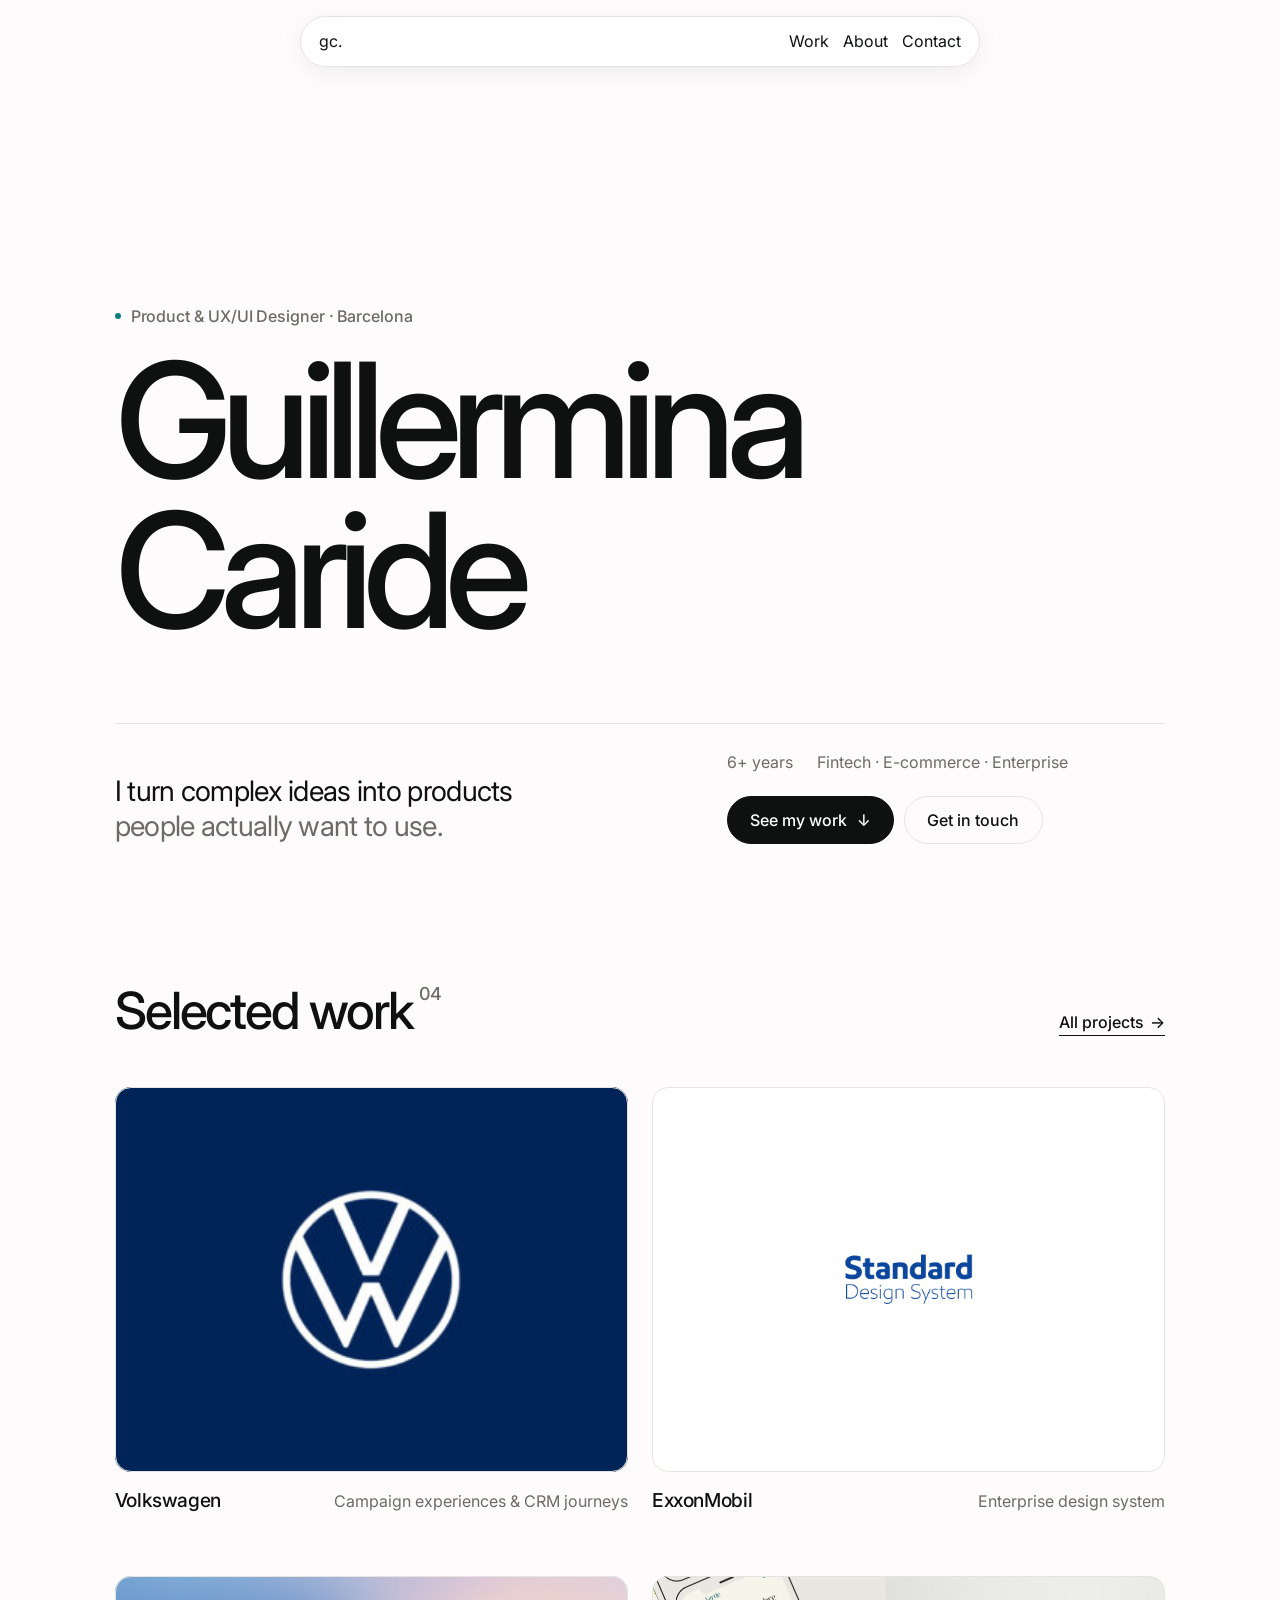
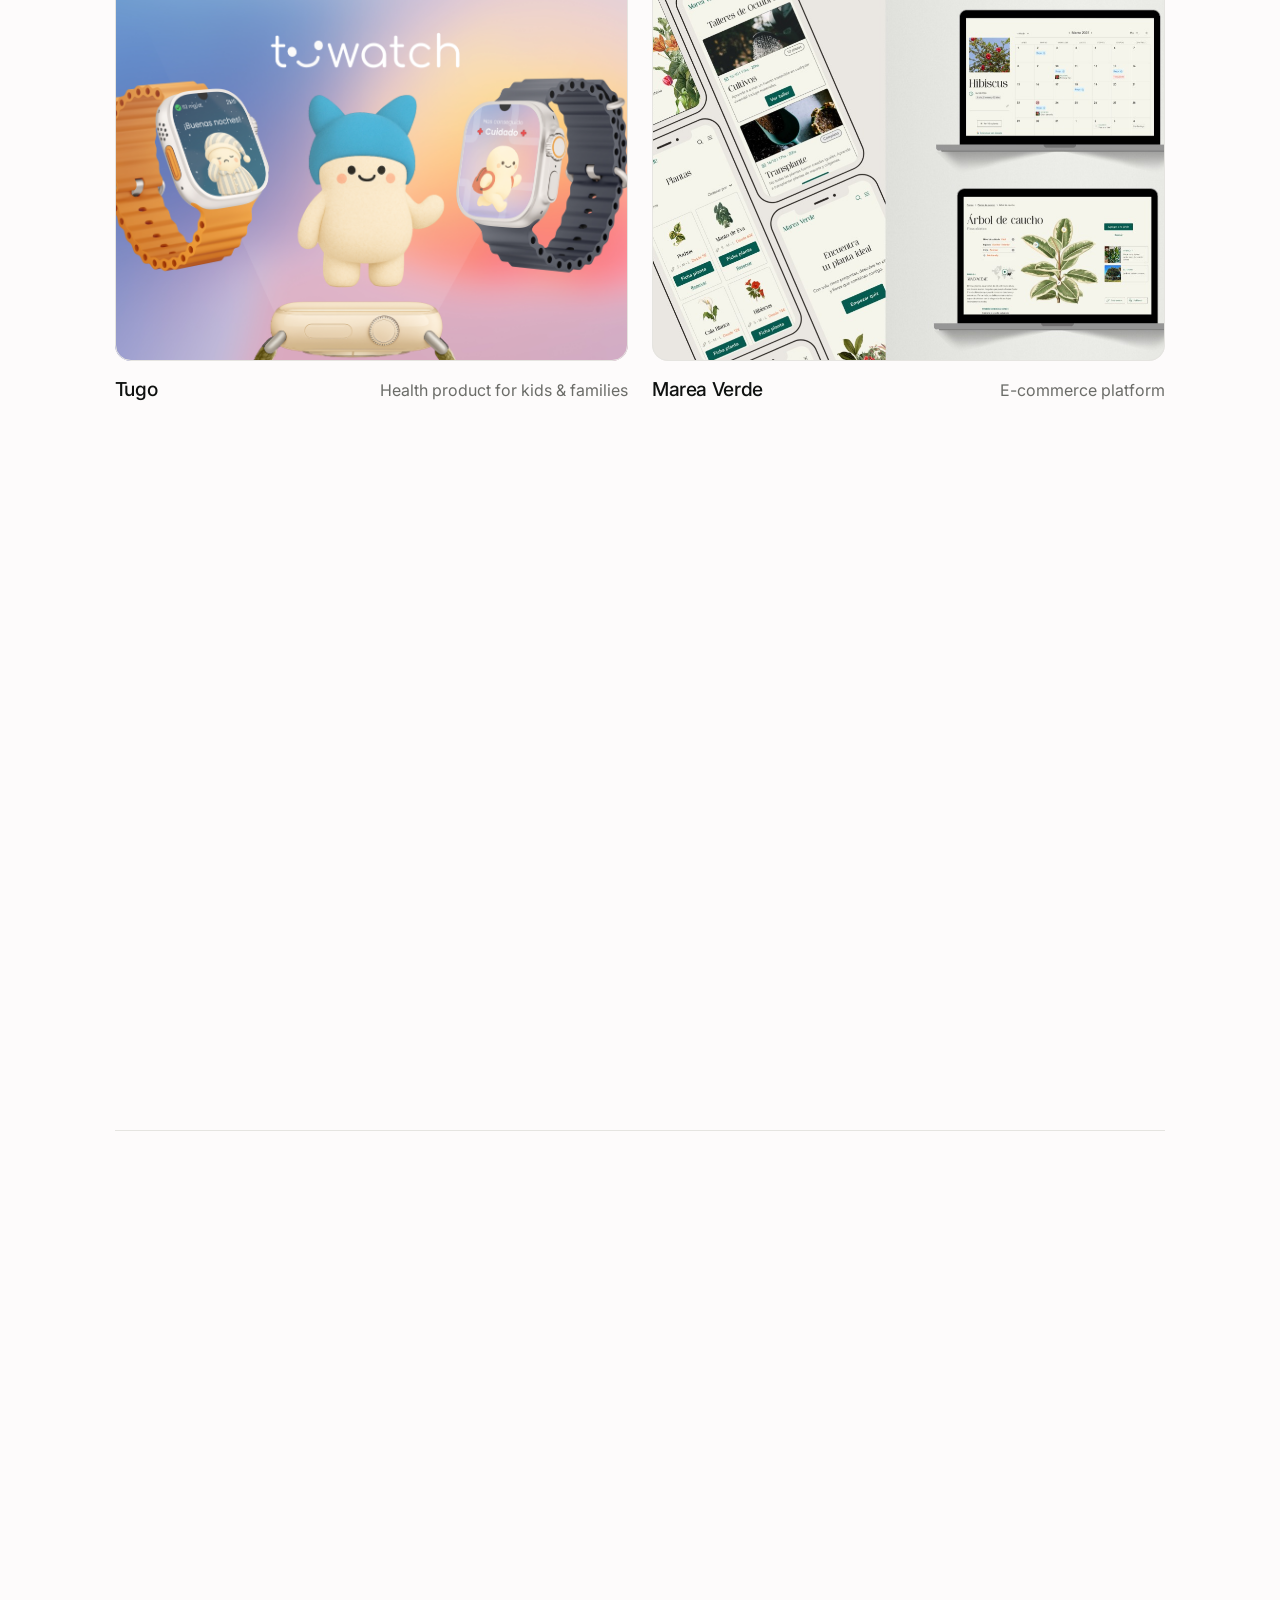
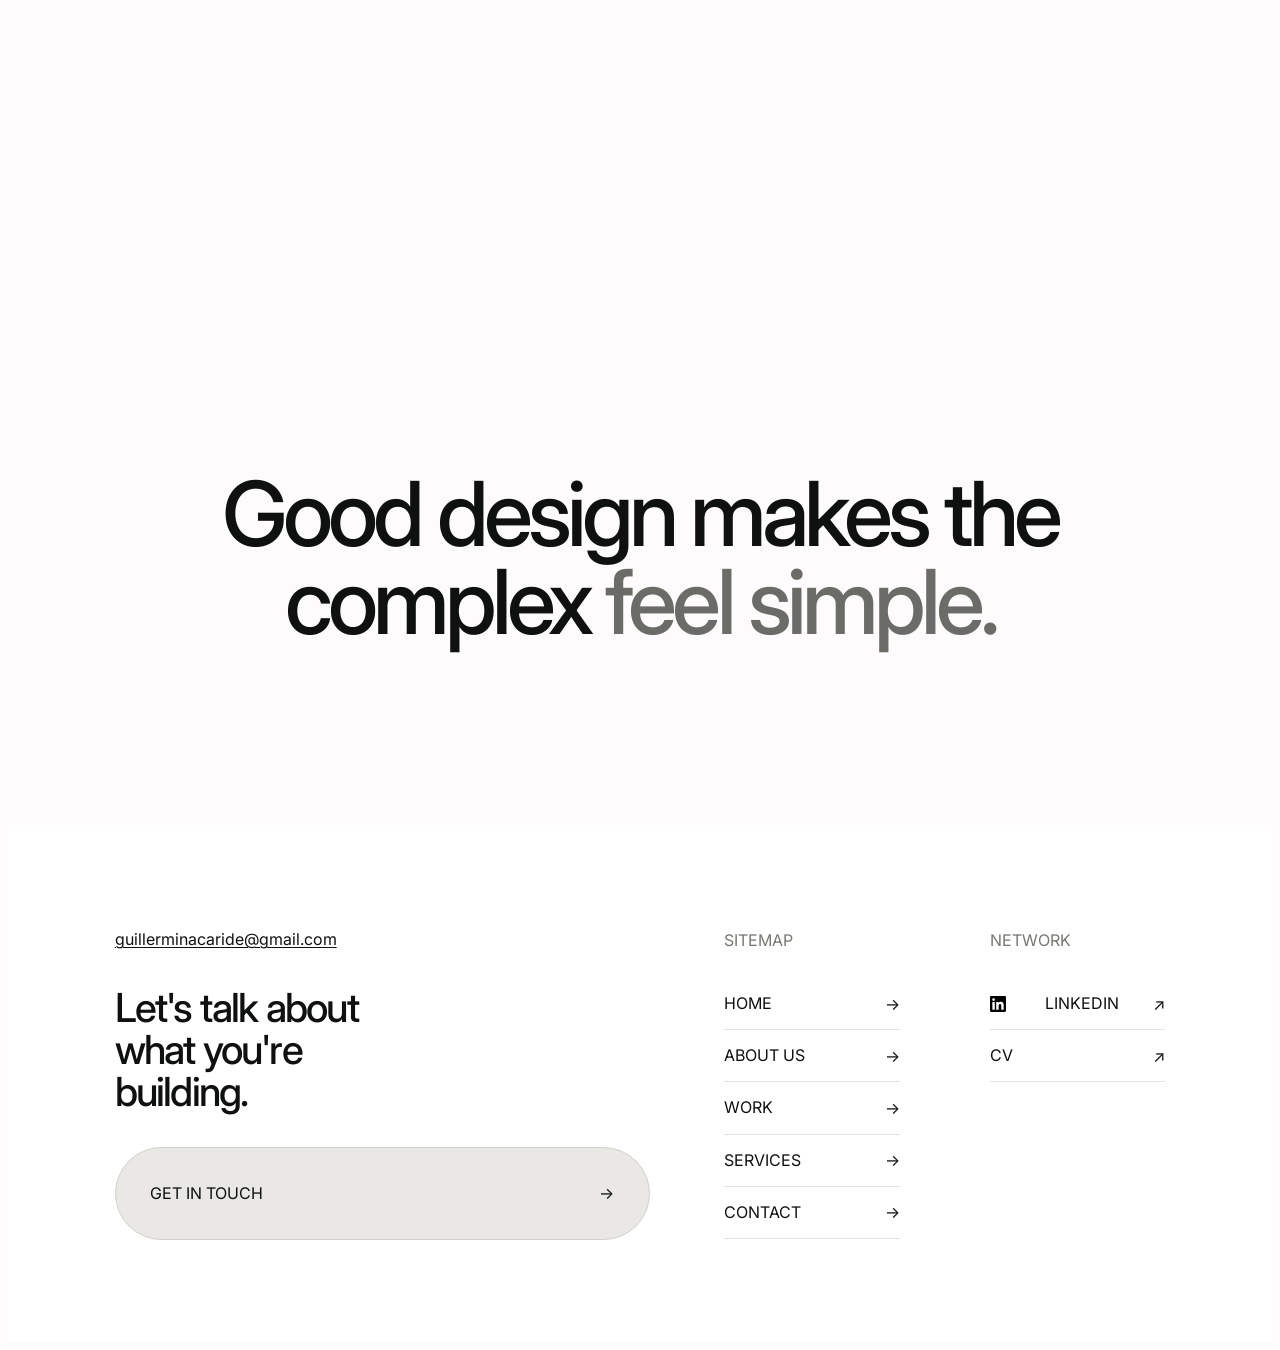
==== commit 4d0f840e: "Use full name Guillermina Caride in homepage hero and title Co-Authored-By: Claude Opus 5.5 <noreply" ====
--- a/index.html
+++ b/index.html
@@ -3,8 +3,8 @@
 <head>
 <meta charset="UTF-8">
 <meta name="viewport" content="width=device-width, initial-scale=1.0">
-<title>Guille Caride — Product &amp; UX/UI Designer</title>
-<meta name="description" content="Guille Caride is a Product and UX/UI Designer in Barcelona, turning complex ideas into products people actually want to use.">
+<title>Guillermina Caride — Product &amp; UX/UI Designer</title>
+<meta name="description" content="Guillermina Caride is a Product and UX/UI Designer in Barcelona, turning complex ideas into products people actually want to use.">
 <link rel="preconnect" href="https://fonts.googleapis.com">
 <link rel="preconnect" href="https://fonts.gstatic.com" crossorigin>
 <link href="https://fonts.googleapis.com/css2?family=Inter:wght@300;400;500;600;700&family=Montserrat:wght@600&display=swap" rel="stylesheet">
@@ -32,7 +32,7 @@
   <section id="top" class="hm-hero hm-wrap" aria-label="Introduction">
     <p class="hm-label">Product &amp; UX/UI Designer · Barcelona</p>
     <h1 class="hm-hero-name" style="margin-top:1.5rem">
-      <span class="hm-line"><span>Guille</span></span>
+      <span class="hm-line"><span>Guillermina</span></span>
       <span class="hm-line"><span>Caride</span></span>
     </h1>
     <div class="hm-hero-bottom">
--- a/styles/home.css
+++ b/styles/home.css
@@ -172,7 +172,7 @@
 }
 
 #home .hm-hero-name {
-  font-size: clamp(3.75rem, 13.5vw, 12.5rem);
+  font-size: clamp(3rem, 12.5vw, 11.5rem);
   font-weight: 500;
   line-height: .88;
   letter-spacing: -.065em;
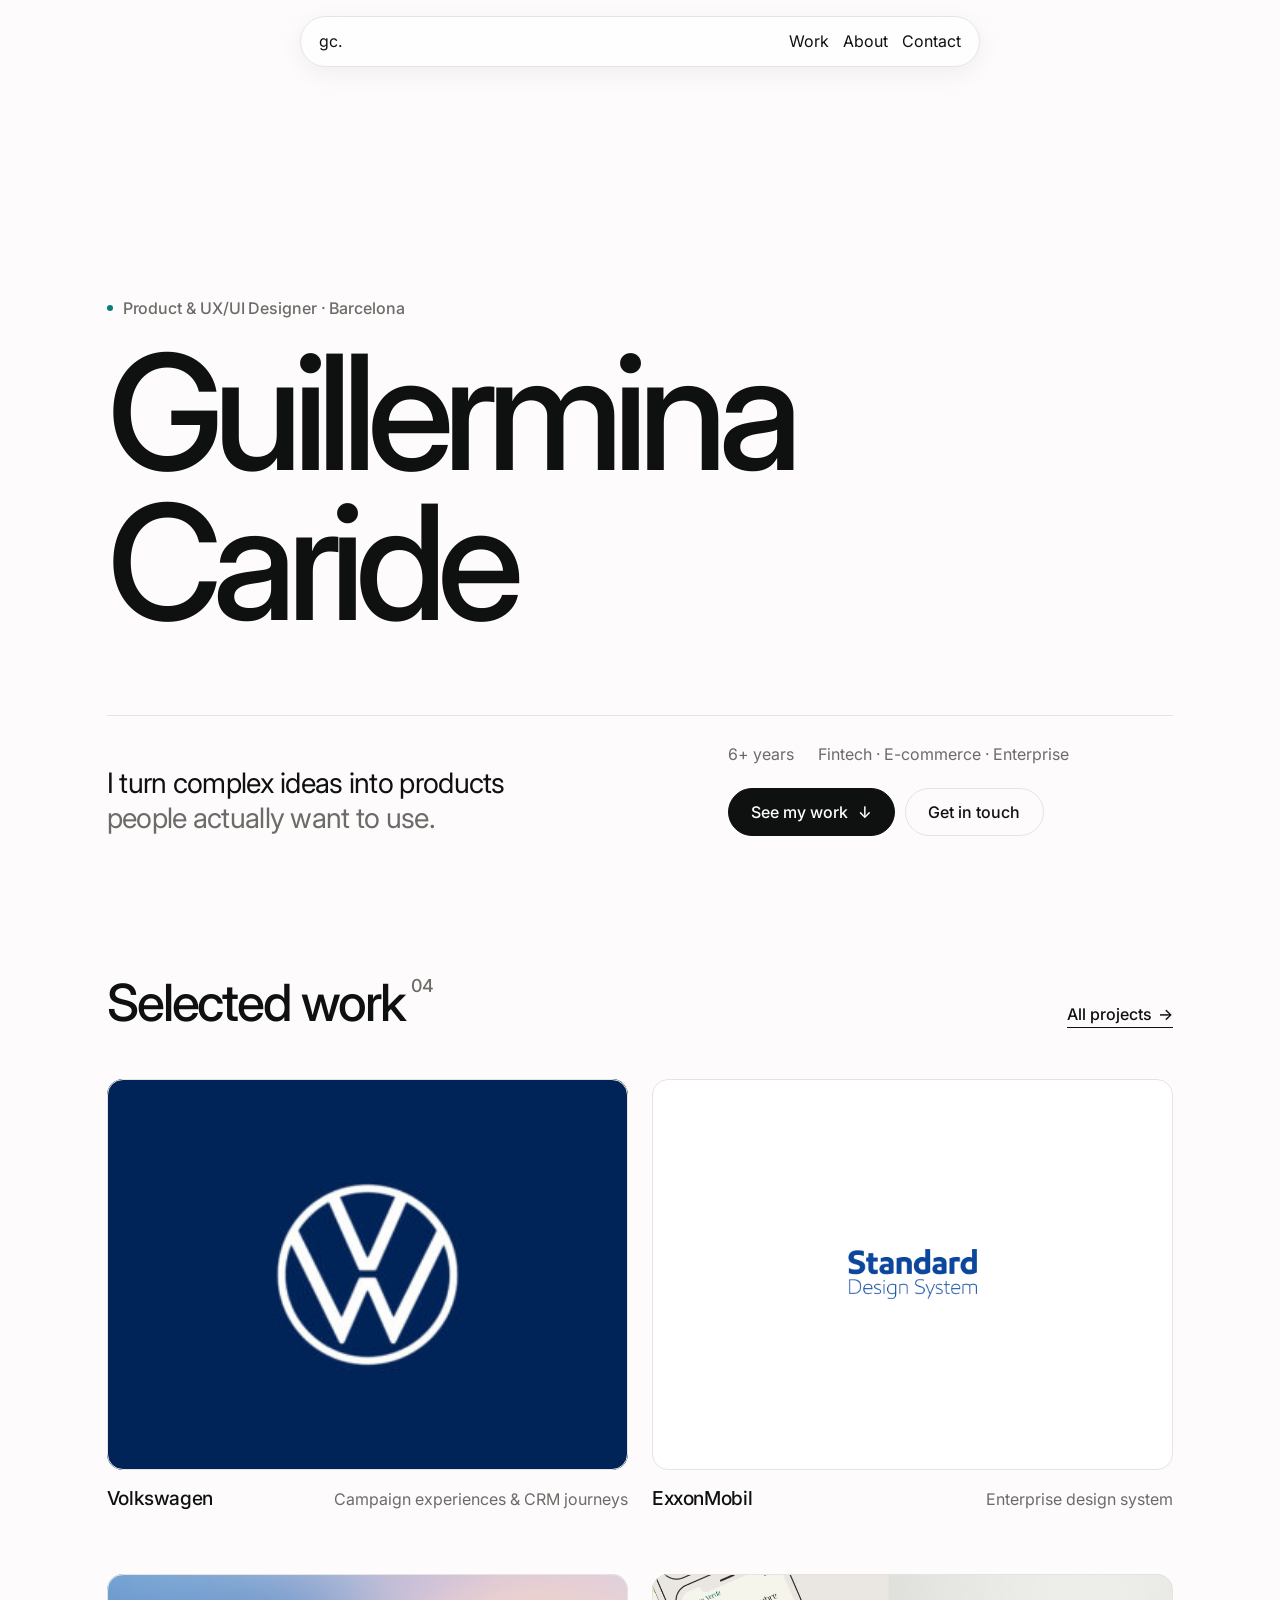
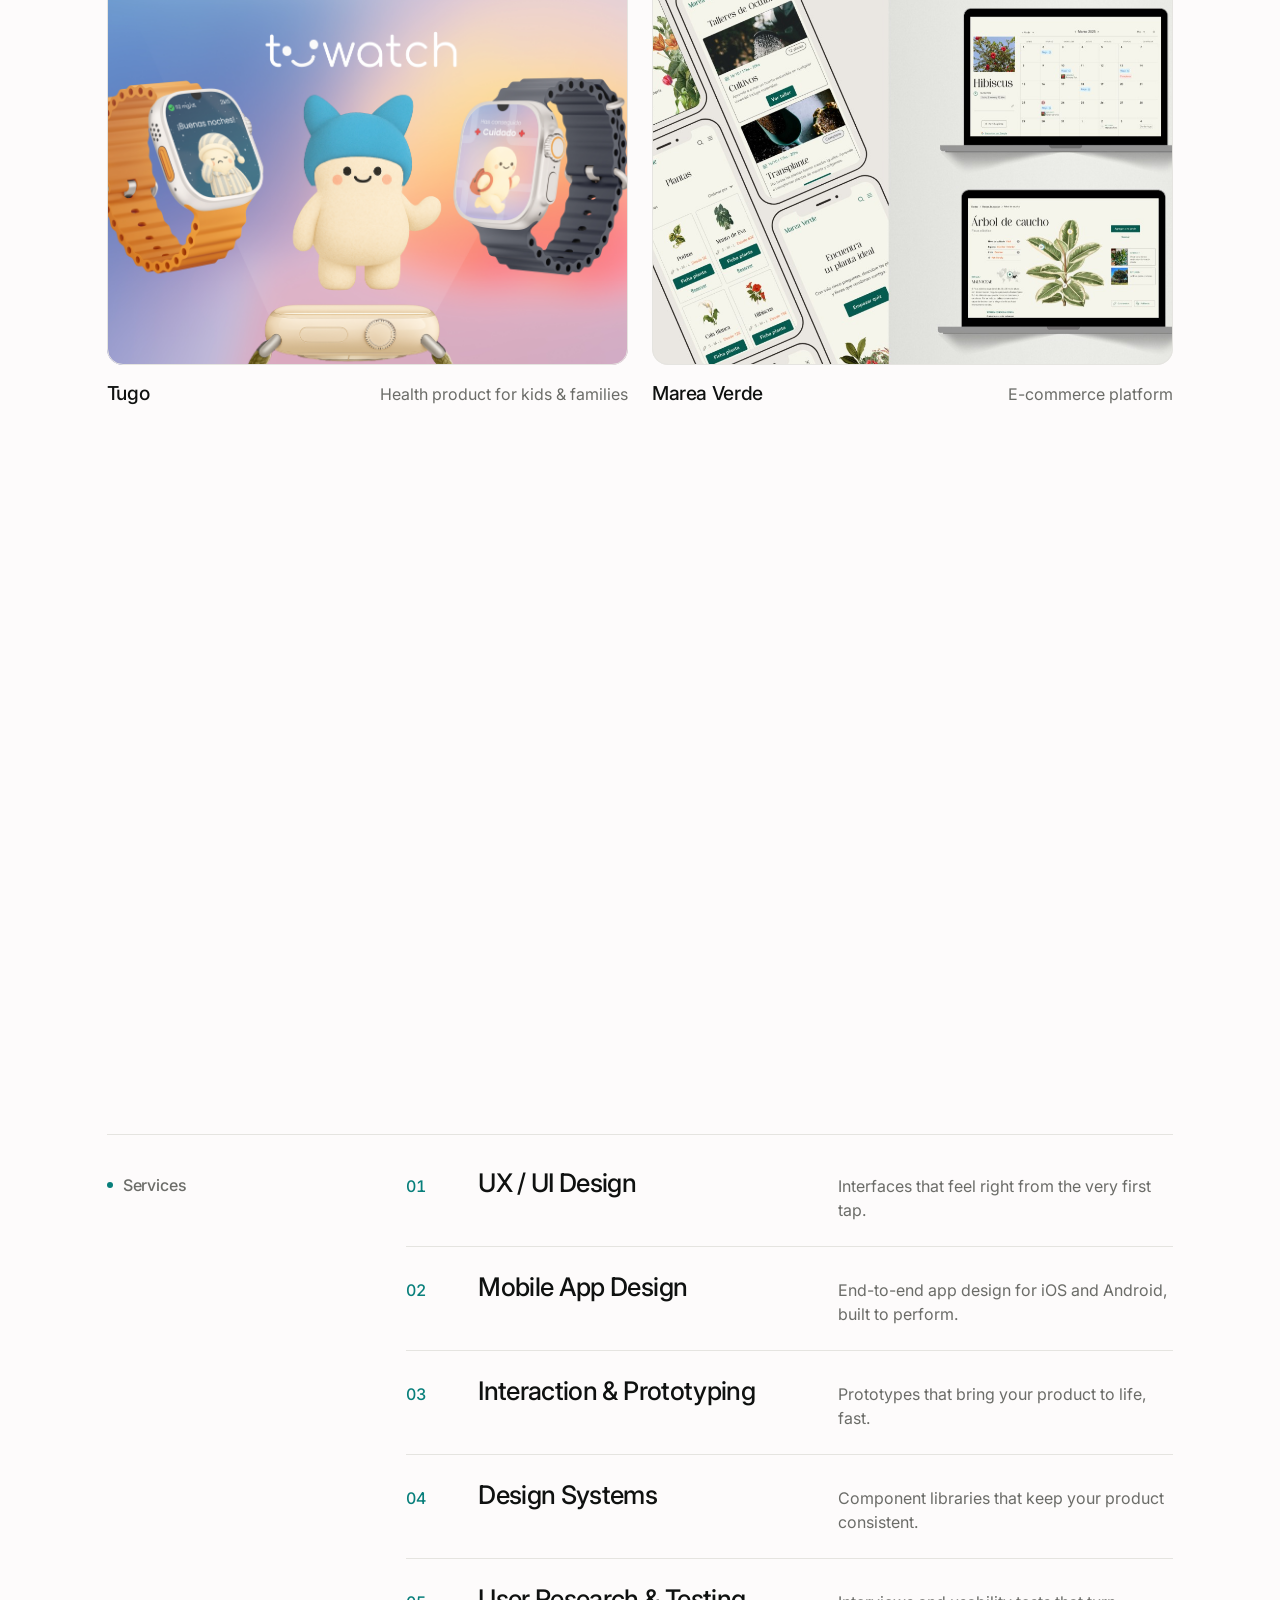
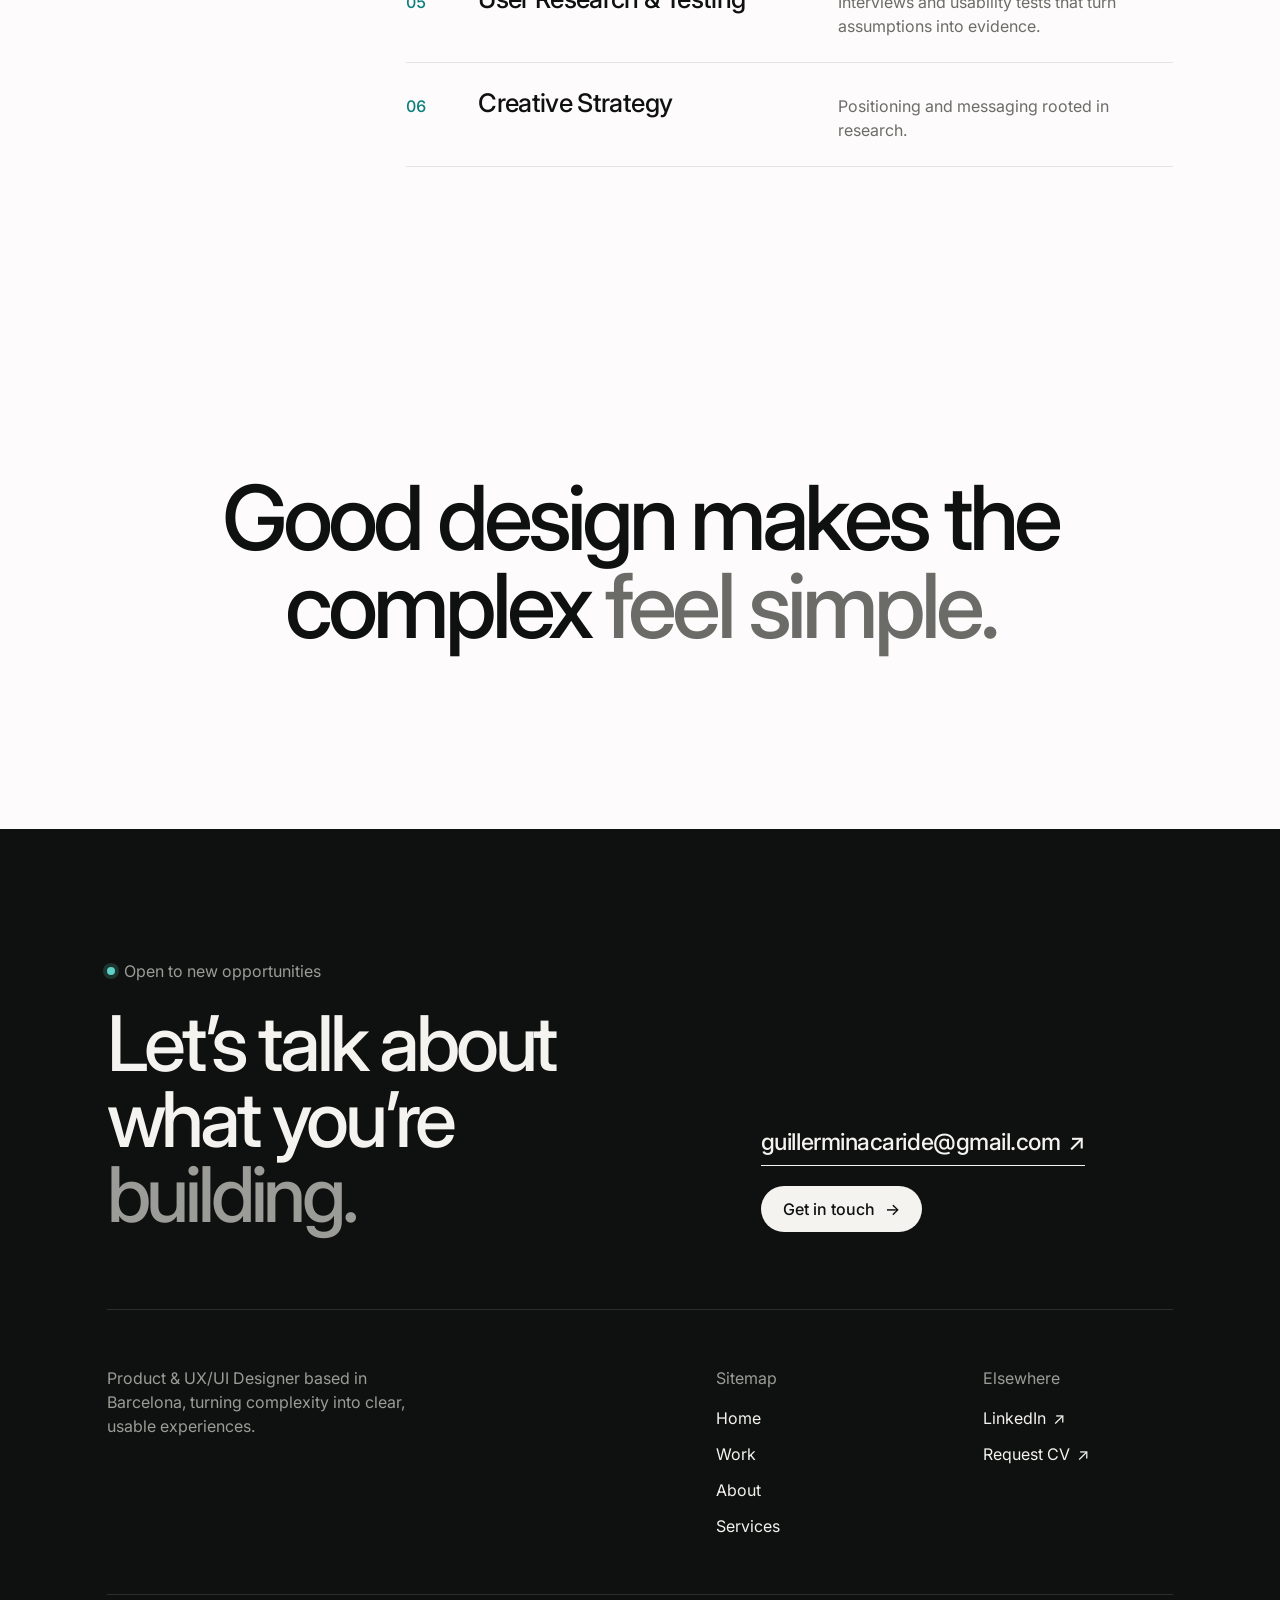
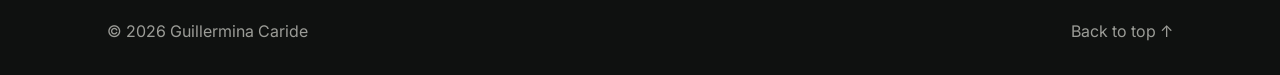
==== commit e2b0e33c: "Redesign About page and unify footer across all pages - About: statement headline, portrait + short " ====
--- a/index.html
+++ b/index.html
@@ -9,7 +9,8 @@
 <link rel="preconnect" href="https://fonts.gstatic.com" crossorigin>
 <link href="https://fonts.googleapis.com/css2?family=Inter:wght@300;400;500;600;700&family=Montserrat:wght@600&display=swap" rel="stylesheet">
 <link rel="stylesheet" href="styles/design-system.css">
-<link rel="stylesheet" href="styles/home.css">
+<link rel="stylesheet" href="styles/footer.css">
+<link rel="stylesheet" href="styles/pages.css">
 </head>
 <body>
 
@@ -26,7 +27,7 @@
   </div>
 </header>
 
-<main id="home">
+<main id="main">
 
   <!-- Hero -->
   <section id="top" class="hm-hero hm-wrap" aria-label="Introduction">
@@ -114,27 +115,36 @@
 
 </main>
 
-<footer id="contact" class="site-footer reference-footer">
-  <div class="wrap footer-layout">
-    <div class="footer-contact">
-      <a class="footer-email" href="mailto:guillerminacaride@gmail.com">guillerminacaride@gmail.com</a>
-      <h2>Let's talk about<br>what you're<br>building.</h2>
-      <a href="mailto:guillerminacaride@gmail.com" class="contact-cta footer-cta">Get in touch <span aria-hidden="true">→</span></a>
+<footer id="contact" class="gc-footer">
+  <div class="gc-footer-inner">
+    <div class="gc-footer-top">
+      <div>
+        <p class="gc-footer-status">Open to new opportunities</p>
+        <h2>Let’s talk about what you’re <span>building.</span></h2>
+      </div>
+      <div class="gc-footer-actions">
+        <a class="gc-footer-email" href="mailto:guillerminacaride@gmail.com">guillerminacaride@gmail.com <span aria-hidden="true">↗</span></a>
+        <a class="gc-footer-btn" href="mailto:guillerminacaride@gmail.com">Get in touch <span aria-hidden="true">→</span></a>
+      </div>
     </div>
-    <div class="footer-link-columns">
-      <nav class="footer-link-group" aria-label="Sitemap">
+    <div class="gc-footer-nav">
+      <p class="gc-footer-about">Product &amp; UX/UI Designer based in Barcelona, turning complexity into clear, usable experiences.</p>
+      <nav class="gc-footer-group" aria-label="Sitemap">
         <h3>Sitemap</h3>
-        <a href="index.html#top">Home <span aria-hidden="true">→</span></a>
-        <a href="about.html#about">About us <span aria-hidden="true">→</span></a>
-        <a href="work.html">Work <span aria-hidden="true">→</span></a>
-        <a href="index.html#services">Services <span aria-hidden="true">→</span></a>
-        <a href="index.html#contact">Contact <span aria-hidden="true">→</span></a>
+        <a href="index.html#top">Home</a>
+        <a href="work.html">Work</a>
+        <a href="about.html">About</a>
+        <a href="index.html#services">Services</a>
       </nav>
-      <nav class="footer-link-group" aria-label="Network">
-        <h3>Network</h3>
-        <a href="https://linkedin.com/in/guillermina-caride-urruty">LinkedIn <span aria-hidden="true">↗</span></a>
-        <a href="mailto:guillerminacaride@gmail.com?subject=CV%20request">CV <span aria-hidden="true">↗</span></a>
+      <nav class="gc-footer-group" aria-label="Elsewhere">
+        <h3>Elsewhere</h3>
+        <a href="https://linkedin.com/in/guillermina-caride-urruty" target="_blank" rel="noopener noreferrer">LinkedIn <span aria-hidden="true">↗</span></a>
+        <a href="mailto:guillerminacaride@gmail.com?subject=CV%20request">Request CV <span aria-hidden="true">↗</span></a>
       </nav>
+    </div>
+    <div class="gc-footer-bottom">
+      <p>© 2026 Guillermina Caride</p>
+      <a href="#top">Back to top <span aria-hidden="true">↑</span></a>
     </div>
   </div>
 </footer>
--- a/styles/design-system.css
+++ b/styles/design-system.css
@@ -1387,7 +1387,7 @@
   content: none;
 }
 
-body[class*="page-"]:not(.page-index) main :is(p, blockquote, li):not(.eyebrow) {
+body[class*="page-"]:not(.page-index):not(.page-about) main :is(p, blockquote, li):not(.eyebrow) {
   color: #0f1110 !important;
   font-size: 1.25rem !important;
   line-height: 1.55;
@@ -2346,15 +2346,15 @@
 }
 
 /* Readable text floor across all site pages; display titles keep their scale. */
-/* The homepage (#home) sets its own type scale in styles/home.css, with the same 16px floor. */
-body[class*="page-"]:not(.page-index) :is(p, li, a, span, dt, dd, blockquote, figcaption, strong, em, small, label, button, input, textarea, select, option, time, summary),
-body.page-index :is(header, footer) :is(p, li, a, span, dt, dd, blockquote, figcaption, strong, em, small, label, button) {
+/* Home and About (#main) set their own type scale in styles/pages.css, with the same 16px floor. */
+body[class*="page-"]:not(.page-index):not(.page-about) :is(p, li, a, span, dt, dd, blockquote, figcaption, strong, em, small, label, button, input, textarea, select, option, time, summary),
+body:is(.page-index, .page-about) header :is(p, li, a, span, dt, dd, blockquote, figcaption, strong, em, small, label, button) {
   font-family: var(--font-family-inter, Inter, sans-serif) !important;
   font-size: max(16px, 1em) !important;
 }
 
-body[class*="page-"]:not(.page-index) :is(h2, h3, h4, h5, h6),
-body.page-index :is(header, footer) :is(h2, h3, h4, h5, h6) {
+body[class*="page-"]:not(.page-index):not(.page-about) :is(h2, h3, h4, h5, h6),
+body:is(.page-index, .page-about) header :is(h2, h3, h4, h5, h6) {
   font-family: var(--font-family-inter, Inter, sans-serif) !important;
   font-size: max(16px, 1em) !important;
 }
--- a/styles/footer.css
+++ b/styles/footer.css
@@ -0,0 +1,240 @@
+/*
+ * Site footer — one component, identical on every page.
+ * Scoped under #contact.gc-footer so no page-level rule can change it.
+ * Font sizes use !important only to beat the global !important text rules
+ * in design-system.css; every size stays at or above the 16px floor.
+ */
+
+body {
+  margin: 0;
+}
+
+#contact.gc-footer {
+  --ft-bg: #0f1110;
+  --ft-ink: #f4f3ef;
+  --ft-muted: #9b9c97;
+  --ft-line: rgb(255 255 255 / 12%);
+  --ft-accent: #5fd0c4;
+  --ft-gutter: var(--content-gutter, clamp(1.5rem, 8.333vw, 7.5rem));
+
+  position: relative;
+  z-index: 1;
+  box-sizing: border-box;
+  width: 100%;
+  max-width: none;
+  margin: 0;
+  padding: clamp(5rem, 10vw, 8rem) 0 2rem;
+  border: 0;
+  border-radius: 0;
+  background: var(--ft-bg);
+  color: var(--ft-ink);
+  font-family: var(--font-body, 'Inter', sans-serif);
+  font-size: 16px;
+  font-weight: 400;
+  line-height: 1.5;
+  letter-spacing: normal;
+  text-align: left;
+}
+
+#contact.gc-footer *,
+#contact.gc-footer *::before,
+#contact.gc-footer *::after {
+  box-sizing: border-box;
+}
+
+#contact.gc-footer a {
+  color: inherit;
+  text-decoration: none;
+}
+
+#contact.gc-footer .gc-footer-inner {
+  width: 100%;
+  max-width: calc(1280px + var(--ft-gutter) * 2);
+  margin-inline: auto;
+  padding-inline: var(--ft-gutter);
+}
+
+#contact.gc-footer .gc-footer-top {
+  display: grid;
+  grid-template-columns: minmax(0, 1.4fr) minmax(0, 1fr);
+  gap: 3rem clamp(2rem, 6vw, 6rem);
+  align-items: end;
+  padding-bottom: clamp(3rem, 6vw, 5rem);
+  border-bottom: 1px solid var(--ft-line);
+}
+
+#contact.gc-footer .gc-footer-status {
+  display: inline-flex;
+  align-items: center;
+  gap: .6rem;
+  margin: 0 0 1.5rem;
+  color: var(--ft-muted);
+  font-size: 1rem !important;
+  line-height: 1.4;
+}
+
+#contact.gc-footer .gc-footer-status::before {
+  width: .5rem;
+  height: .5rem;
+  border-radius: 50%;
+  background: var(--ft-accent);
+  box-shadow: 0 0 0 4px rgb(95 208 196 / 18%);
+  content: "";
+}
+
+#contact.gc-footer h2 {
+  max-width: 14ch;
+  margin: 0;
+  color: var(--ft-ink);
+  font-family: inherit !important;
+  font-size: clamp(2.5rem, 6vw, 5.25rem) !important;
+  font-weight: 500;
+  line-height: .98;
+  letter-spacing: -.055em;
+  text-transform: none;
+}
+
+#contact.gc-footer h2 span {
+  color: var(--ft-muted);
+  font-size: inherit !important;
+}
+
+#contact.gc-footer .gc-footer-actions {
+  display: grid;
+  justify-items: start;
+  gap: 1.25rem;
+}
+
+#contact.gc-footer .gc-footer-email {
+  display: inline-flex;
+  align-items: center;
+  gap: .5rem;
+  padding-bottom: .35rem;
+  border-bottom: 1px solid var(--ft-ink);
+  font-size: clamp(1.1rem, 1.8vw, 1.5rem) !important;
+  font-weight: 500;
+  letter-spacing: -.02em;
+  overflow-wrap: anywhere;
+  transition: color .2s ease, border-color .2s ease;
+}
+
+#contact.gc-footer .gc-footer-email:hover {
+  border-color: var(--ft-accent);
+  color: var(--ft-accent);
+}
+
+#contact.gc-footer .gc-footer-email svg {
+  display: none;
+}
+
+#contact.gc-footer .gc-footer-btn {
+  display: inline-flex;
+  align-items: center;
+  gap: .6rem;
+  padding: .95rem 1.4rem;
+  border-radius: 999px;
+  background: var(--ft-ink);
+  color: var(--ft-bg);
+  font-size: 1rem !important;
+  font-weight: 500;
+  line-height: 1;
+  transition: transform .25s cubic-bezier(.2, .7, .2, 1), background .2s ease;
+}
+
+#contact.gc-footer .gc-footer-btn:hover {
+  background: #fff;
+  transform: translateY(-2px);
+}
+
+#contact.gc-footer .gc-footer-btn svg {
+  display: none;
+}
+
+#contact.gc-footer .gc-footer-nav {
+  display: grid;
+  grid-template-columns: minmax(0, 1.4fr) repeat(2, minmax(0, .5fr));
+  gap: 2rem clamp(2rem, 6vw, 6rem);
+  padding-block: clamp(2.5rem, 5vw, 3.5rem);
+}
+
+#contact.gc-footer .gc-footer-about {
+  max-width: 30ch;
+  margin: 0;
+  color: var(--ft-muted);
+  font-size: 1rem !important;
+  line-height: 1.5;
+}
+
+#contact.gc-footer .gc-footer-group {
+  display: grid;
+  align-content: start;
+  gap: .75rem;
+}
+
+#contact.gc-footer .gc-footer-group h3 {
+  margin: 0 0 .25rem;
+  color: var(--ft-muted);
+  font-family: inherit !important;
+  font-size: 1rem !important;
+  font-weight: 400;
+  letter-spacing: 0;
+  text-transform: none;
+}
+
+#contact.gc-footer .gc-footer-group a {
+  display: inline-flex;
+  align-items: center;
+  gap: .4rem;
+  width: fit-content;
+  font-size: 1rem !important;
+  transition: color .2s ease;
+}
+
+#contact.gc-footer .gc-footer-group a:hover {
+  color: var(--ft-accent);
+}
+
+#contact.gc-footer .gc-footer-group a svg {
+  display: none;
+}
+
+#contact.gc-footer .gc-footer-bottom {
+  display: flex;
+  flex-wrap: wrap;
+  justify-content: space-between;
+  gap: 1rem;
+  padding-top: 1.5rem;
+  border-top: 1px solid var(--ft-line);
+  color: var(--ft-muted);
+  font-size: 1rem;
+}
+
+#contact.gc-footer .gc-footer-bottom p,
+#contact.gc-footer .gc-footer-bottom a {
+  margin: 0;
+  font-size: 1rem !important;
+}
+
+#contact.gc-footer .gc-footer-bottom a:hover {
+  color: var(--ft-ink);
+}
+
+@media (max-width: 900px) {
+  #contact.gc-footer .gc-footer-top {
+    grid-template-columns: 1fr;
+  }
+
+  #contact.gc-footer .gc-footer-nav {
+    grid-template-columns: repeat(2, minmax(0, 1fr));
+  }
+
+  #contact.gc-footer .gc-footer-about {
+    grid-column: 1 / -1;
+  }
+}
+
+@media (prefers-reduced-motion: reduce) {
+  #contact.gc-footer * {
+    transition: none !important;
+  }
+}
--- a/styles/pages.css
+++ b/styles/pages.css
@@ -0,0 +1,837 @@
+/*
+ * Page layer (home + about) — modern, simple.
+ * Everything is scoped under #main so it never fights design-system.css.
+ */
+
+body.page-index::before,
+body.page-about::before {
+  display: none;
+}
+
+#main,
+#main *,
+#main *::before,
+#main *::after {
+  box-sizing: border-box;
+}
+
+#main {
+  --hm-ink: #0f1110;
+  --hm-muted: #6b6c68;
+  --hm-line: #e5e4e0;
+  --hm-accent: var(--color-accent, #087f7b);
+  --hm-surface: #f3f2ef;
+  --hm-max: 1280px;
+  --hm-gutter: var(--content-gutter, clamp(1.5rem, 8.333vw, 7.5rem));
+  --hm-ease: cubic-bezier(.2, .7, .2, 1);
+
+  color: var(--hm-ink);
+  font-family: var(--font-body, 'Inter', sans-serif);
+}
+
+#main .hm-wrap {
+  width: 100%;
+  max-width: calc(var(--hm-max) + var(--hm-gutter) * 2);
+  margin-inline: auto;
+  padding-inline: var(--hm-gutter);
+}
+
+/* Reset the generic section/paragraph rules from design-system.css */
+#main section {
+  padding: 0;
+  border: 0;
+  border-radius: 0;
+}
+
+#main p,
+#main li {
+  margin: 0;
+  font-size: inherit;
+  line-height: inherit;
+}
+
+#main h1,
+#main h2,
+#main h3 {
+  margin: 0;
+  font-family: inherit;
+}
+
+/* ---------- Shared bits ---------- */
+
+#main .hm-label {
+  display: inline-flex;
+  align-items: center;
+  gap: .6rem;
+  color: var(--hm-muted);
+  font-size: 1rem;
+  font-weight: 500;
+  letter-spacing: -.005em;
+}
+
+#main .hm-label::before {
+  width: .4rem;
+  height: .4rem;
+  border-radius: 50%;
+  background: var(--hm-accent);
+  content: "";
+}
+
+#main .hm-btn {
+  display: inline-flex;
+  align-items: center;
+  gap: .6rem;
+  padding: .95rem 1.4rem;
+  border: 1px solid var(--hm-ink);
+  border-radius: 999px;
+  background: var(--hm-ink);
+  color: #fff;
+  font-size: 1rem;
+  font-weight: 500;
+  line-height: 1;
+  transition: background .25s ease, color .25s ease, transform .25s var(--hm-ease);
+}
+
+#main .hm-btn:hover {
+  transform: translateY(-2px);
+}
+
+#main .hm-btn--ghost {
+  background: transparent;
+  color: var(--hm-ink);
+  border-color: var(--hm-line);
+}
+
+#main .hm-btn--ghost:hover {
+  border-color: var(--hm-ink);
+}
+
+#main .hm-btn .hm-arrow {
+  transition: transform .25s var(--hm-ease);
+}
+
+#main .hm-btn:hover .hm-arrow {
+  transform: translateX(3px);
+}
+
+#main .hm-btn--down:hover .hm-arrow {
+  transform: translateY(3px);
+}
+
+#main .hm-section {
+  padding-block: clamp(5rem, 10vw, 9rem);
+}
+
+#main .hm-section-head {
+  display: flex;
+  align-items: flex-end;
+  justify-content: space-between;
+  gap: 1.5rem;
+  margin-bottom: clamp(2rem, 4vw, 3.5rem);
+}
+
+#main .hm-section-head h2 {
+  font-size: clamp(2rem, 4vw, 3.25rem);
+  font-weight: 500;
+  line-height: 1;
+  letter-spacing: -.04em;
+}
+
+#main .hm-section-head h2 sup {
+  margin-left: .35rem;
+  color: var(--hm-muted);
+  font-size: .35em;
+  font-weight: 500;
+  letter-spacing: 0;
+  vertical-align: top;
+}
+
+#main .hm-text-link {
+  display: inline-flex;
+  gap: .4rem;
+  padding-bottom: .2rem;
+  border-bottom: 1px solid currentColor;
+  font-size: 1rem;
+  font-weight: 500;
+  white-space: nowrap;
+  transition: color .2s ease;
+}
+
+#main .hm-text-link:hover {
+  color: var(--hm-accent);
+}
+
+/* ---------- Hero ---------- */
+
+#main .hm-hero {
+  display: flex;
+  flex-direction: column;
+  justify-content: flex-end;
+  min-height: min(100svh, 920px);
+  padding-top: clamp(8rem, 16vh, 11rem);
+  padding-bottom: clamp(2.5rem, 5vw, 4rem);
+}
+
+#main .hm-hero-name {
+  font-size: clamp(3rem, 12.5vw, 11.5rem);
+  font-weight: 500;
+  line-height: .88;
+  letter-spacing: -.065em;
+}
+
+#main .hm-hero-name span {
+  display: block;
+}
+
+#main .hm-hero-name .hm-line {
+  overflow: hidden;
+  padding-bottom: .06em;
+}
+
+#main .hm-hero-name .hm-line > span {
+  animation: hm-rise 1s var(--hm-ease) both;
+}
+
+#main .hm-hero-name .hm-line:nth-child(2) > span {
+  animation-delay: .08s;
+}
+
+#main .hm-hero-bottom {
+  display: grid;
+  grid-template-columns: minmax(0, 1.1fr) minmax(0, .9fr);
+  gap: 2rem clamp(2rem, 6vw, 6rem);
+  align-items: end;
+  margin-top: clamp(2.5rem, 6vw, 4.5rem);
+  padding-top: 1.75rem;
+  border-top: 1px solid var(--hm-line);
+  animation: hm-fade 1s var(--hm-ease) .3s both;
+}
+
+#main .hm-hero-lead {
+  max-width: 26ch;
+  font-size: clamp(1.35rem, 2.2vw, 1.9rem);
+  font-weight: 400;
+  line-height: 1.25;
+  letter-spacing: -.025em;
+}
+
+#main .hm-hero-lead span {
+  color: var(--hm-muted);
+}
+
+#main .hm-hero-side {
+  display: flex;
+  flex-direction: column;
+  align-items: flex-start;
+  gap: 1.5rem;
+}
+
+#main .hm-hero-meta {
+  display: flex;
+  flex-wrap: wrap;
+  gap: .4rem 1.5rem;
+  color: var(--hm-muted);
+  font-size: 1rem;
+}
+
+#main .hm-hero-actions {
+  display: flex;
+  flex-wrap: wrap;
+  gap: .6rem;
+}
+
+@keyframes hm-rise {
+  from { transform: translateY(105%); }
+  to { transform: translateY(0); }
+}
+
+@keyframes hm-fade {
+  from { opacity: 0; transform: translateY(.75rem); }
+  to { opacity: 1; transform: translateY(0); }
+}
+
+/* ---------- Work ---------- */
+
+#main .hm-work {
+  padding-top: clamp(3rem, 6vw, 5rem);
+}
+
+#main .hm-work-grid {
+  display: grid;
+  grid-template-columns: repeat(2, minmax(0, 1fr));
+  gap: clamp(2.5rem, 5vw, 4rem) clamp(1rem, 2vw, 1.5rem);
+}
+
+#main .hm-card {
+  display: block;
+}
+
+#main .hm-card-media {
+  position: relative;
+  overflow: hidden;
+  aspect-ratio: 4 / 3;
+  border-radius: 1rem;
+  background: var(--hm-surface);
+  outline: 1px solid var(--hm-line);
+  outline-offset: -1px;
+}
+
+#main .hm-card-media img {
+  width: 100%;
+  height: 100%;
+  border-radius: 0;
+  object-fit: cover;
+  transition: transform .9s var(--hm-ease);
+}
+
+#main .hm-card:hover .hm-card-media img,
+#main .hm-card:focus-visible .hm-card-media img {
+  transform: scale(1.04);
+}
+
+#main .hm-card-media::after {
+  position: absolute;
+  top: 1rem;
+  right: 1rem;
+  display: grid;
+  width: 2.75rem;
+  height: 2.75rem;
+  place-items: center;
+  border-radius: 50%;
+  background: #fff;
+  color: var(--hm-ink);
+  content: "↗";
+  font-size: 1.05rem;
+  opacity: 0;
+  transform: scale(.7);
+  transition: opacity .3s ease, transform .4s var(--hm-ease);
+}
+
+#main .hm-card:hover .hm-card-media::after,
+#main .hm-card:focus-visible .hm-card-media::after {
+  opacity: 1;
+  transform: scale(1);
+}
+
+#main .hm-card-info {
+  display: flex;
+  align-items: baseline;
+  justify-content: space-between;
+  gap: 1rem;
+  padding-top: 1rem;
+}
+
+#main .hm-card-info h3 {
+  font-size: clamp(1.1rem, 1.5vw, 1.35rem);
+  font-weight: 500;
+  letter-spacing: -.02em;
+}
+
+#main .hm-card-info p {
+  color: var(--hm-muted);
+  font-size: 1rem;
+  text-align: right;
+}
+
+/* ---------- About ---------- */
+
+#main .hm-split {
+  display: grid;
+  grid-template-columns: minmax(0, .45fr) minmax(0, 1.55fr);
+  gap: 2rem clamp(2rem, 6vw, 6rem);
+  align-items: start;
+  padding-top: clamp(1.5rem, 3vw, 2rem);
+  border-top: 1px solid var(--hm-line);
+}
+
+#main .hm-split > .hm-label {
+  align-self: start;
+  padding-top: .5rem;
+}
+
+#main .hm-about-text {
+  max-width: 32ch;
+  font-size: clamp(1.6rem, 3.2vw, 2.75rem);
+  font-weight: 400;
+  line-height: 1.15;
+  letter-spacing: -.035em;
+}
+
+#main .hm-about-text span {
+  color: var(--hm-muted);
+}
+
+#main .hm-stats {
+  display: grid;
+  grid-template-columns: repeat(3, minmax(0, 1fr));
+  gap: 1.5rem;
+  margin-top: clamp(2.5rem, 5vw, 4rem);
+}
+
+#main .hm-stat strong {
+  display: block;
+  font-size: clamp(1.75rem, 3vw, 2.5rem);
+  font-weight: 500;
+  line-height: 1;
+  letter-spacing: -.04em;
+}
+
+#main .hm-stat span {
+  display: block;
+  margin-top: .5rem;
+  color: var(--hm-muted);
+  font-size: 1rem;
+  line-height: 1.4;
+}
+
+#main .hm-about-cta {
+  margin-top: clamp(2rem, 4vw, 3rem);
+}
+
+/* ---------- Services ---------- */
+
+#main .hm-services-list {
+  margin: 0;
+  padding: 0;
+  list-style: none;
+  counter-reset: service;
+}
+
+#main .hm-service {
+  display: grid;
+  grid-template-columns: 3rem minmax(0, 1fr) minmax(0, 1fr);
+  gap: 1.5rem;
+  align-items: baseline;
+  padding-block: 1.5rem;
+  border-bottom: 1px solid var(--hm-line);
+  transition: padding .35s var(--hm-ease);
+}
+
+#main .hm-service:first-child {
+  padding-top: 0;
+}
+
+#main .hm-service-num {
+  color: var(--hm-accent);
+  font-size: 1rem;
+  font-weight: 500;
+  font-variant-numeric: tabular-nums;
+}
+
+#main .hm-service h3 {
+  font-size: clamp(1.2rem, 2vw, 1.6rem);
+  font-weight: 500;
+  letter-spacing: -.025em;
+  transition: transform .35s var(--hm-ease);
+}
+
+#main .hm-service p {
+  color: var(--hm-muted);
+  font-size: 1rem;
+  line-height: 1.5;
+}
+
+@media (hover: hover) {
+  #main .hm-service:hover h3 {
+    transform: translateX(.4rem);
+  }
+}
+
+/* ---------- Statement ---------- */
+
+#main .hm-statement {
+  padding-block: clamp(6rem, 14vw, 12rem);
+  text-align: center;
+}
+
+#main .hm-statement p {
+  max-width: 16ch;
+  margin-inline: auto;
+  font-size: clamp(2.5rem, 7vw, 6.5rem);
+  font-weight: 500;
+  line-height: .98;
+  letter-spacing: -.055em;
+}
+
+#main .hm-statement p span {
+  color: var(--hm-muted);
+}
+
+/* ---------- Scroll reveal (driven by site-chrome.js) ---------- */
+
+.has-scroll-reveal #main .home-reveal {
+  opacity: 0;
+  transform: translate3d(0, 1.5rem, 0);
+  transition: opacity .8s ease, transform .9s var(--hm-ease);
+}
+
+.has-scroll-reveal #main .home-reveal.is-visible {
+  opacity: 1;
+  transform: none;
+}
+
+.has-scroll-reveal #main .hm-work-grid .hm-card:nth-child(even) {
+  transition-delay: .1s;
+}
+
+/* ---------- Responsive ---------- */
+
+@media (max-width: 900px) {
+  #main .hm-hero-bottom,
+  #main .hm-split {
+    grid-template-columns: 1fr;
+  }
+
+  #main .hm-service {
+    grid-template-columns: 2.25rem minmax(0, 1fr);
+    gap: .35rem 1rem;
+  }
+
+  #main .hm-service p {
+    grid-column: 2;
+  }
+}
+
+@media (max-width: 640px) {
+  #main .hm-hero {
+    min-height: 0;
+    padding-top: 9rem;
+  }
+
+  #main .hm-work-grid {
+    grid-template-columns: 1fr;
+  }
+
+  #main .hm-card-info {
+    flex-direction: column;
+    gap: .25rem;
+  }
+
+  #main .hm-card-info p {
+    text-align: left;
+  }
+
+  #main .hm-stats {
+    grid-template-columns: 1fr;
+    gap: 1.25rem;
+  }
+
+  #main .hm-section-head {
+    flex-direction: column;
+    align-items: flex-start;
+  }
+}
+
+@media (prefers-reduced-motion: reduce) {
+  #main *,
+  #main *::before,
+  #main *::after {
+    animation: none !important;
+    transition: none !important;
+  }
+
+  .has-scroll-reveal #main .home-reveal {
+    opacity: 1;
+    transform: none;
+  }
+}
+
+/* =========================================================
+   About page
+   ========================================================= */
+
+#main .ab-hero {
+  padding-top: clamp(8rem, 16vh, 11rem);
+  padding-bottom: clamp(4rem, 8vw, 7rem);
+}
+
+#main .ab-title {
+  max-width: 18ch;
+  margin-top: 1.5rem;
+  font-size: clamp(2.5rem, 6.2vw, 5.75rem);
+  font-weight: 500;
+  line-height: .98;
+  letter-spacing: -.055em;
+  animation: hm-fade 1s var(--hm-ease) both;
+}
+
+#main .ab-title span {
+  color: var(--hm-muted);
+}
+
+#main .ab-intro {
+  display: grid;
+  grid-template-columns: minmax(0, .8fr) minmax(0, 1.2fr);
+  gap: 2.5rem clamp(2rem, 6vw, 6rem);
+  align-items: end;
+  margin-top: clamp(3rem, 6vw, 5rem);
+  animation: hm-fade 1s var(--hm-ease) .15s both;
+}
+
+#main .ab-portrait {
+  margin: 0;
+  overflow: hidden;
+  aspect-ratio: 4 / 5;
+  border-radius: 1rem;
+  background: #b9c6cf;
+}
+
+#main .ab-portrait img {
+  width: 100%;
+  height: 100%;
+  border-radius: 0;
+  object-fit: cover;
+  object-position: 50% 30%;
+}
+
+#main .ab-copy {
+  display: grid;
+  gap: 1.25rem;
+  max-width: 36rem;
+}
+
+#main .ab-lead {
+  font-size: clamp(1.3rem, 2vw, 1.65rem);
+  line-height: 1.3;
+  letter-spacing: -.025em;
+}
+
+#main .ab-lead span {
+  color: var(--hm-muted);
+}
+
+#main .ab-copy > p:not(.ab-lead) {
+  color: var(--hm-muted);
+  font-size: 1.0625rem;
+  line-height: 1.6;
+}
+
+#main .ab-facts {
+  display: grid;
+  grid-template-columns: repeat(3, minmax(0, 1fr));
+  gap: 1.5rem;
+  margin: 1rem 0 0;
+  padding-top: 1.5rem;
+  border-top: 1px solid var(--hm-line);
+}
+
+#main .ab-facts div {
+  display: grid;
+  gap: .25rem;
+}
+
+#main .ab-facts dt {
+  color: var(--hm-muted);
+  font-size: 1rem;
+}
+
+#main .ab-facts dd {
+  margin: 0;
+  font-size: 1rem;
+  font-weight: 500;
+}
+
+#main .ab-actions {
+  display: flex;
+  flex-wrap: wrap;
+  gap: .6rem;
+  margin-top: .75rem;
+}
+
+/* Experience */
+
+#main .ab-exp-list {
+  margin: 0;
+  padding: 0;
+  list-style: none;
+}
+
+#main .ab-exp {
+  display: grid;
+  grid-template-columns: minmax(0, 1.1fr) minmax(0, 1fr) 9rem;
+  gap: 1.5rem;
+  align-items: baseline;
+  padding-block: 1.5rem;
+  border-bottom: 1px solid var(--hm-line);
+}
+
+#main .ab-exp:first-child {
+  padding-top: 0;
+}
+
+#main .ab-exp h3 {
+  font-size: clamp(1.2rem, 2vw, 1.6rem);
+  font-weight: 500;
+  letter-spacing: -.025em;
+}
+
+#main .ab-exp p {
+  color: var(--hm-muted);
+  font-size: 1rem;
+}
+
+#main .ab-exp time {
+  color: var(--hm-muted);
+  font-size: 1rem;
+  font-variant-numeric: tabular-nums;
+  text-align: right;
+  white-space: nowrap;
+}
+
+/* What I bring */
+
+#main .ab-bring {
+  display: grid;
+  grid-template-columns: repeat(3, minmax(0, 1fr));
+  gap: clamp(2rem, 4vw, 3rem) clamp(1.5rem, 3vw, 2.5rem);
+  margin: 0;
+  padding: 0;
+  list-style: none;
+}
+
+#main .ab-bring li {
+  display: grid;
+  align-content: start;
+  gap: .6rem;
+  padding-top: 1.25rem;
+  border-top: 1px solid var(--hm-ink);
+}
+
+#main .ab-bring .hm-service-num {
+  margin-bottom: .5rem;
+}
+
+#main .ab-bring h3 {
+  font-size: 1.25rem;
+  font-weight: 500;
+  letter-spacing: -.02em;
+}
+
+#main .ab-bring p {
+  color: var(--hm-muted);
+  font-size: 1rem;
+  line-height: 1.55;
+}
+
+/* Testimonials */
+
+#main .ab-quotes {
+  display: grid;
+  gap: clamp(3rem, 6vw, 4.5rem);
+}
+
+#main .ab-quote {
+  margin: 0;
+}
+
+#main .ab-quote > blockquote {
+  margin: 0;
+  font-size: clamp(1.4rem, 2.6vw, 2.25rem);
+  font-weight: 400;
+  line-height: 1.2;
+  letter-spacing: -.03em;
+}
+
+#main .ab-quote figcaption {
+  display: flex;
+  flex-wrap: wrap;
+  align-items: center;
+  gap: .4rem 1.25rem;
+  margin-top: 1.25rem;
+  font-size: 1rem;
+}
+
+#main .ab-quote figcaption strong {
+  font-weight: 500;
+}
+
+#main .ab-quote figcaption span {
+  color: var(--hm-muted);
+}
+
+#main .ab-quote figcaption a {
+  color: var(--hm-muted);
+  text-decoration: underline;
+  text-underline-offset: .2em;
+}
+
+#main .ab-quote figcaption a svg {
+  display: none;
+}
+
+#main .ab-quote details {
+  margin-top: 1rem;
+}
+
+#main .ab-quote summary {
+  display: inline-flex;
+  gap: .4rem;
+  color: var(--hm-ink);
+  font-size: 1rem;
+  font-weight: 500;
+  cursor: pointer;
+  list-style: none;
+}
+
+#main .ab-quote summary::-webkit-details-marker {
+  display: none;
+}
+
+#main .ab-quote summary::after {
+  content: "+";
+  transition: transform .25s var(--hm-ease);
+}
+
+#main .ab-quote details[open] summary::after {
+  transform: rotate(45deg);
+}
+
+#main .ab-quote details div {
+  display: grid;
+  gap: .9rem;
+  max-width: 44rem;
+  margin-top: 1rem;
+  color: var(--hm-muted);
+  font-size: 1rem;
+  line-height: 1.6;
+}
+
+#main .ab-quote details strong {
+  color: var(--hm-ink);
+  font-weight: 500;
+}
+
+@media (max-width: 900px) {
+  #main .ab-intro {
+    grid-template-columns: 1fr;
+  }
+
+  #main .ab-portrait {
+    max-width: 26rem;
+  }
+
+  #main .ab-bring {
+    grid-template-columns: repeat(2, minmax(0, 1fr));
+  }
+}
+
+@media (max-width: 640px) {
+  #main .ab-facts,
+  #main .ab-bring {
+    grid-template-columns: 1fr;
+  }
+
+  #main .ab-exp {
+    grid-template-columns: minmax(0, 1fr) auto;
+    gap: .25rem 1rem;
+  }
+
+  #main .ab-exp p {
+    grid-column: 1;
+  }
+
+  #main .ab-exp time {
+    grid-column: 2;
+    grid-row: 1;
+  }
+}
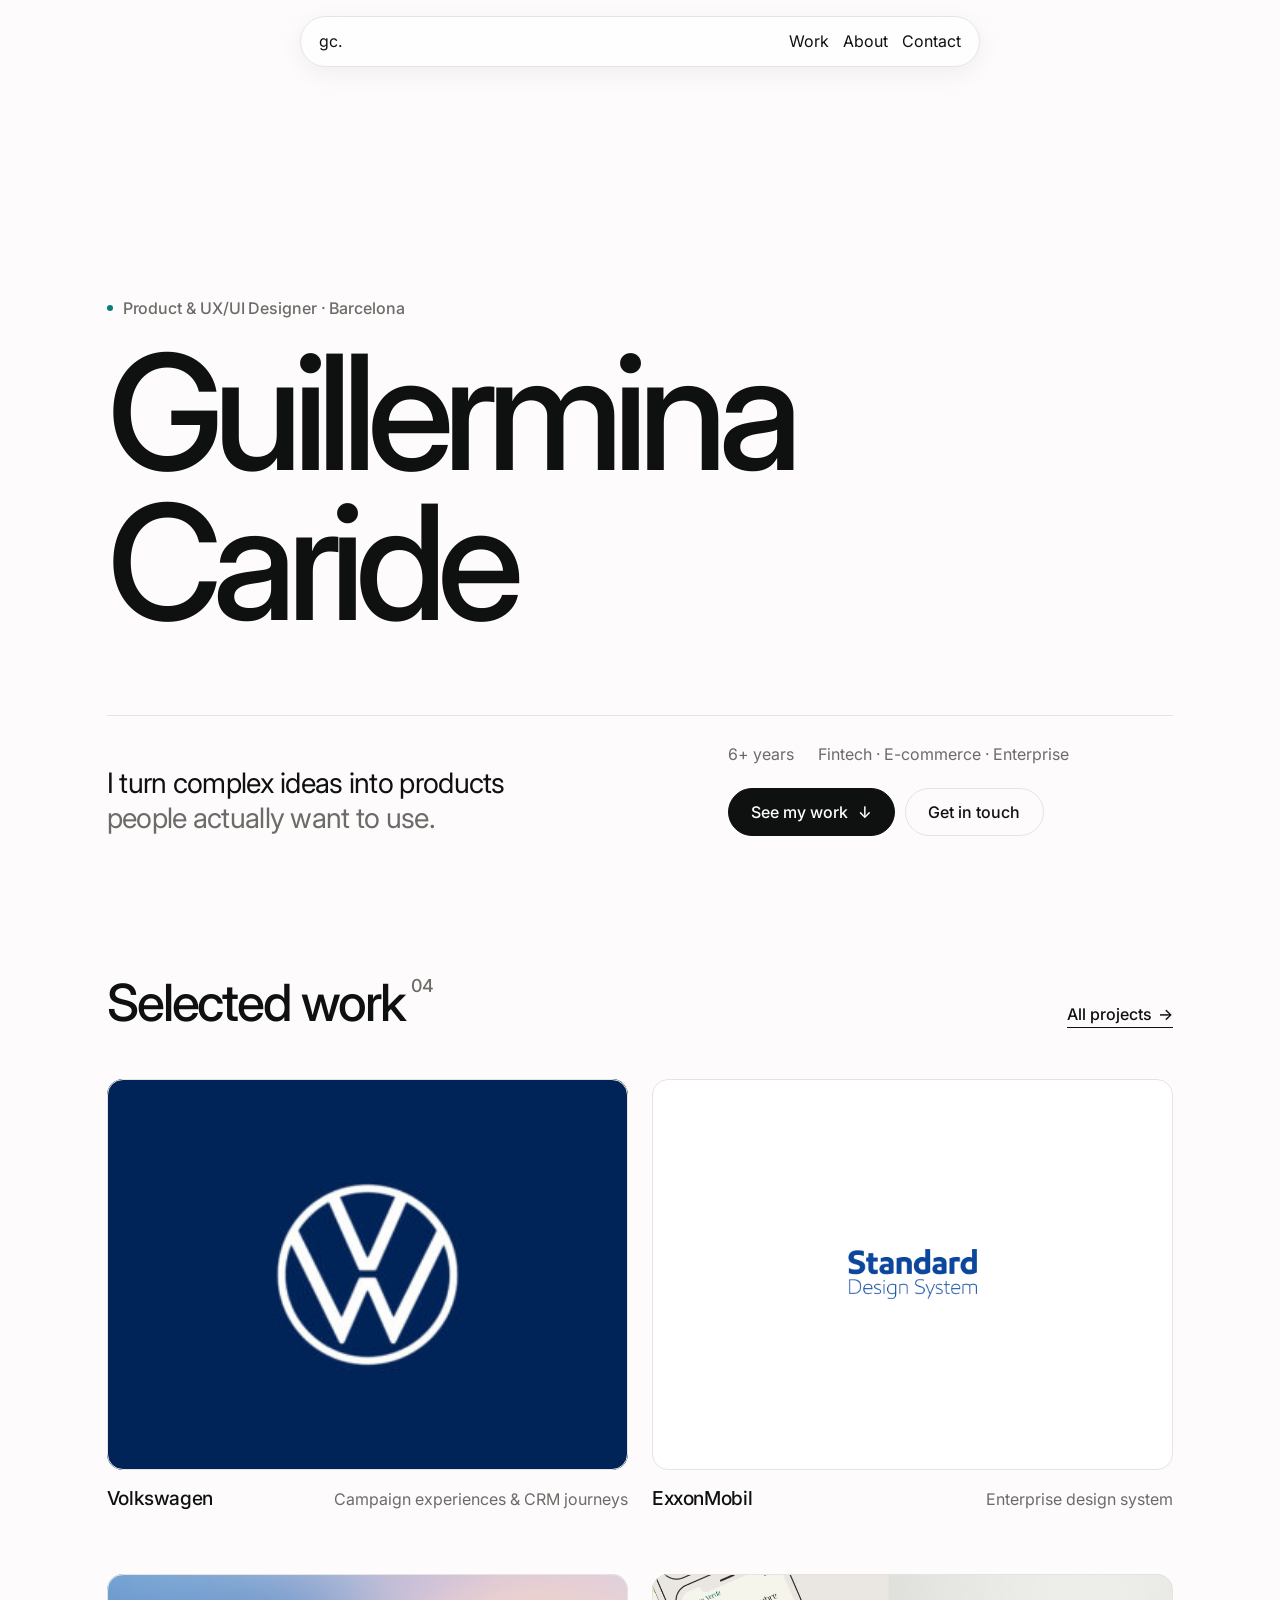
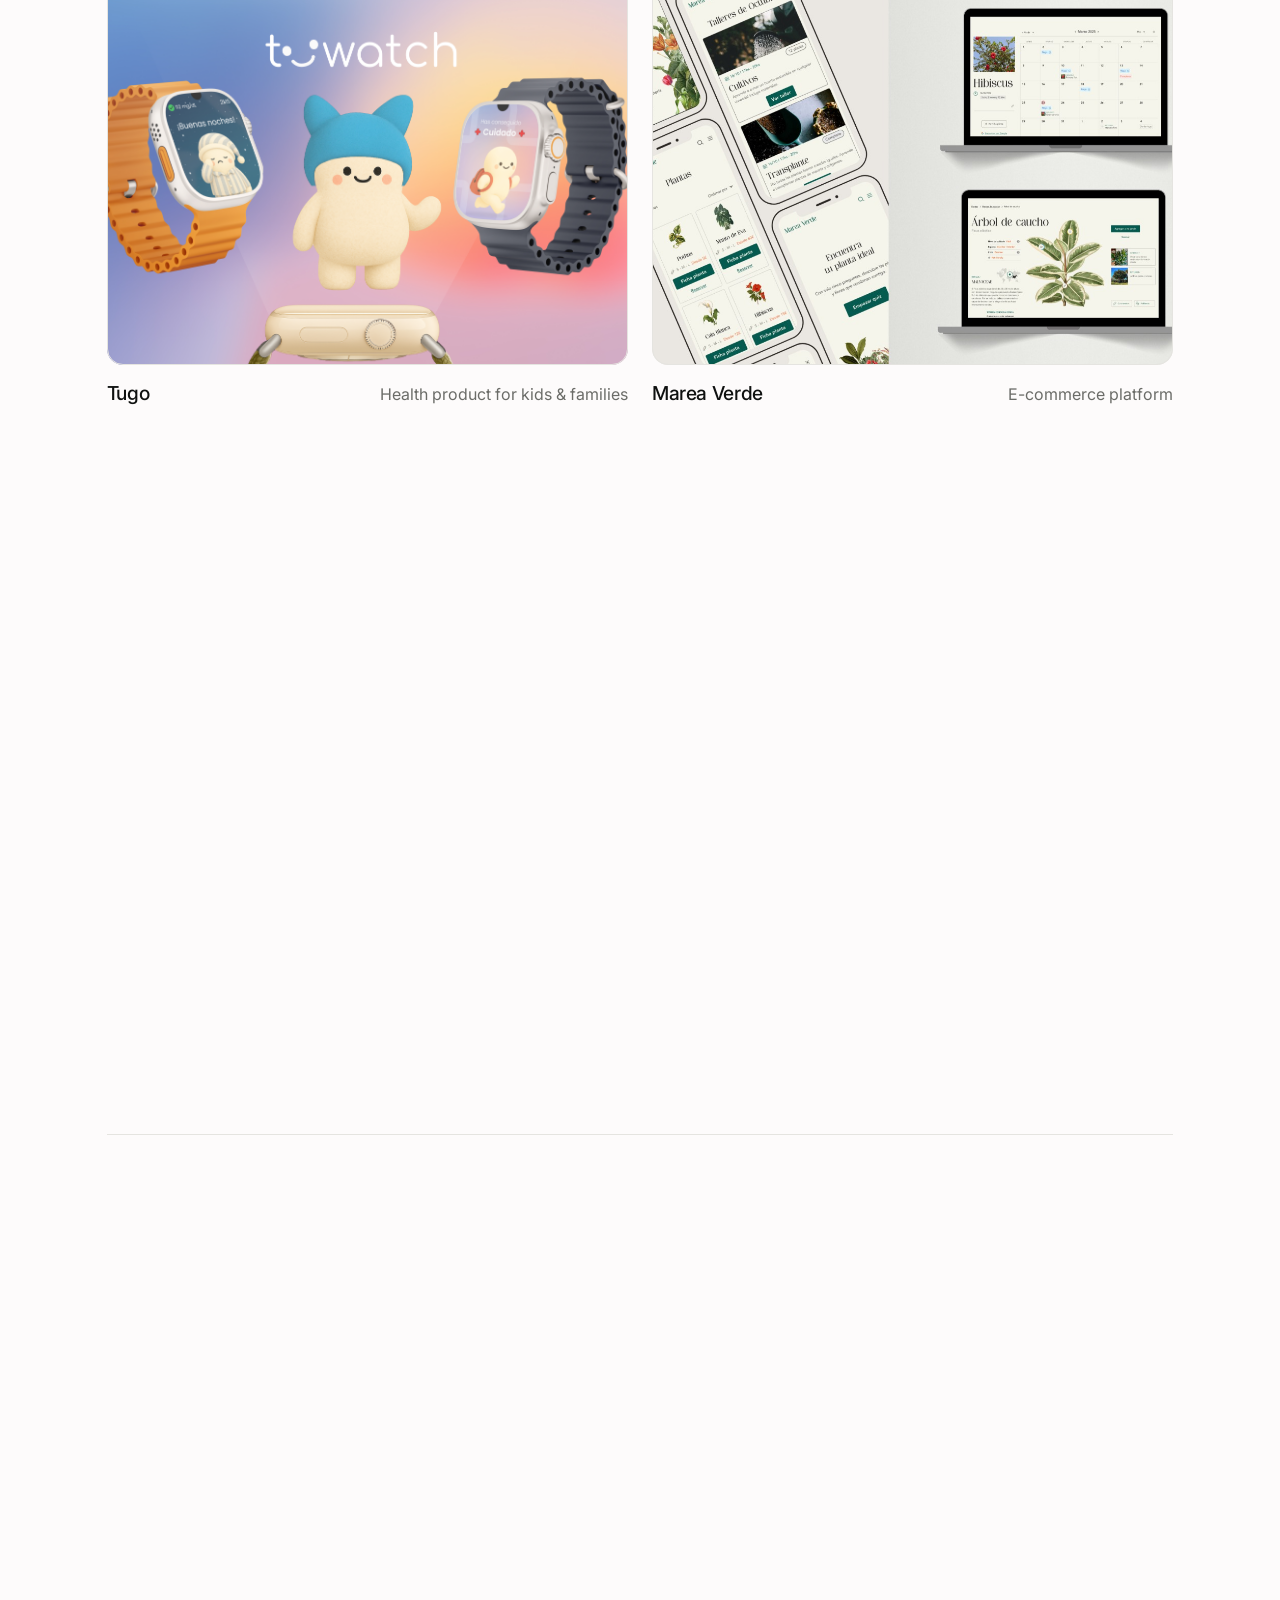
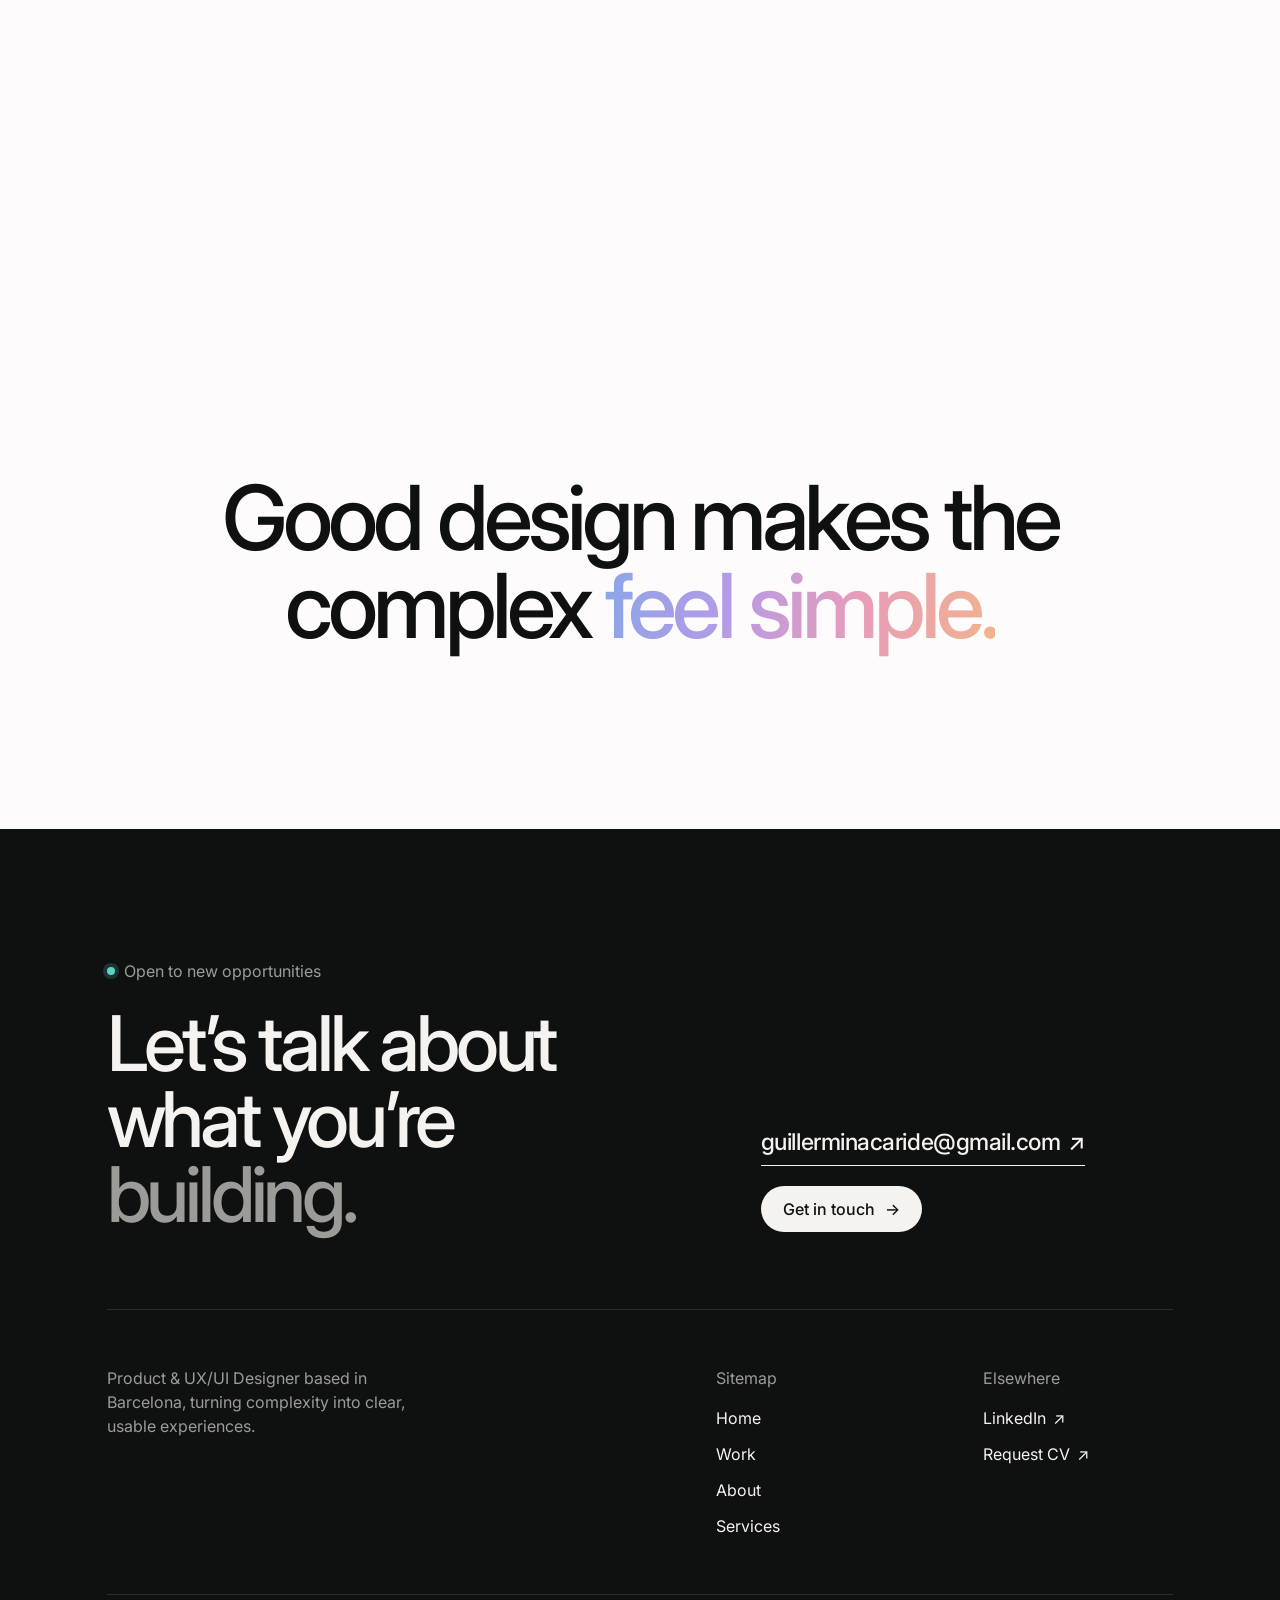
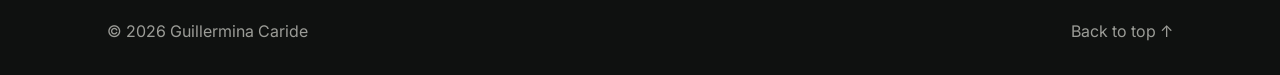
==== commit 1d474e65: "Home: soft multi-colour gradient on 'feel simple.' Co-Authored-By: Claude Opus 5.5 <noreply@anthropi" ====
--- a/index.html
+++ b/index.html
@@ -8,9 +8,9 @@
 <link rel="preconnect" href="https://fonts.googleapis.com">
 <link rel="preconnect" href="https://fonts.gstatic.com" crossorigin>
 <link href="https://fonts.googleapis.com/css2?family=Inter:wght@300;400;500;600;700&family=Montserrat:wght@600&display=swap" rel="stylesheet">
-<link rel="stylesheet" href="styles/design-system.css">
-<link rel="stylesheet" href="styles/footer.css">
-<link rel="stylesheet" href="styles/pages.css">
+<link rel="stylesheet" href="styles/design-system.css?v=20261119c">
+<link rel="stylesheet" href="styles/footer.css?v=20261119c">
+<link rel="stylesheet" href="styles/pages.css?v=20261119c">
 </head>
 <body>
 
@@ -149,6 +149,6 @@
   </div>
 </footer>
 
-<script src="site-chrome.js" defer></script>
+<script src="site-chrome.js?v=20261119c" defer></script>
 </body>
 </html>
--- a/styles/design-system.css
+++ b/styles/design-system.css
@@ -77,18 +77,18 @@
   font-family: var(--font-body);
 }
 
-body[class*="page-"] main :is(p, blockquote, li):not(.eyebrow) {
+body[class*="page-"] main:not(#main) :is(p, blockquote, li):not(.eyebrow) {
   font-family: var(--font-body);
   font-size: 0.9rem;
   line-height: 1.55;
 }
 
-body[class*="page-"] main :is(p, blockquote, li):not(.eyebrow) strong {
+body[class*="page-"] main:not(#main) :is(p, blockquote, li):not(.eyebrow) strong {
   color: var(--color-text-primary);
   font-weight: 700;
 }
 
-body[class*="page-"] main h1:not(.home-hero-title) {
+body[class*="page-"] main:not(#main) h1:not(.home-hero-title) {
   font-family: var(--font-display);
   font-size: clamp(2.5rem, 5vw, 4.5rem);
   font-weight: 400;
@@ -96,7 +96,7 @@
   letter-spacing: -0.05em;
 }
 
-body[class*="page-"] main h2 {
+body[class*="page-"] main:not(#main) h2 {
   font-family: var(--font-display);
   font-size: clamp(1.35rem, 2vw, 1.75rem);
   font-weight: 600;
@@ -104,7 +104,7 @@
   letter-spacing: -0.035em;
 }
 
-body[class*="page-"] main h3 {
+body[class*="page-"] main:not(#main) h3 {
   font-family: var(--font-display);
   font-size: 1rem;
   font-weight: 600;
@@ -112,24 +112,24 @@
   letter-spacing: -0.02em;
 }
 
-body[class*="page-"] main section:not(.home-hero):not(.about-hero):not(.work-intro),
-body.page-work main > #lib-root > .category-block {
+body[class*="page-"] main:not(#main) section:not(.home-hero):not(.about-hero):not(.work-intro),
+body.page-work main:not(#main) > #lib-root > .category-block {
   padding-block: 30px;
   border-bottom: 1px solid var(--color-border);
   border-radius: 0;
 }
 
-body.page-about main > section.about-hero {
+body.page-about main:not(#main) > section.about-hero {
   padding-block: clamp(8rem, 12vw, 11rem) 30px;
   border-bottom: 0;
 }
 
-body.page-work main > section.work-intro {
+body.page-work main:not(#main) > section.work-intro {
   padding-block: clamp(3rem, 7vw, 6rem) 30px;
   border-bottom: 0;
 }
 
-body.page-index main > section.home-statement {
+body.page-index main:not(#main) > section.home-statement {
   border-block: 1px solid var(--color-border);
 }
 
@@ -230,7 +230,7 @@
   z-index: 1;
 }
 
-body[class*="page-"] main [id],
+body[class*="page-"] main:not(#main) [id],
 body[class*="page-"] footer[id] {
   scroll-margin-top: 5rem;
 }
@@ -258,7 +258,7 @@
   font-size: 0.72rem;
 }
 
-.page-about main {
+.page-about main:not(#main) {
   padding-top: 1rem;
 }
 
@@ -511,7 +511,7 @@
   }
 }
 
-body.page-about main > .about-hero {
+body.page-about main:not(#main) > .about-hero {
   display: grid;
   grid-template-columns: repeat(12, minmax(0, 1fr));
   align-items: start;
@@ -519,7 +519,7 @@
   border: 0;
 }
 
-body.page-about main > .about-hero .about-hero-visual {
+body.page-about main:not(#main) > .about-hero .about-hero-visual {
   position: relative;
   grid-column: 6 / -1;
   grid-row: 2;
@@ -532,45 +532,45 @@
   background: #b7c4cc;
 }
 
-body.page-about main > .about-hero .about-hero-copy {
+body.page-about main:not(#main) > .about-hero .about-hero-copy {
   grid-column: 6 / -1;
   grid-row: 3;
   width: 100%;
   margin-top: 1rem;
 }
 
-body.page-about main > .about-hero .about-hero-identity {
+body.page-about main:not(#main) > .about-hero .about-hero-identity {
   grid-column: 6 / -1;
   grid-row: 1;
   margin-bottom: 0.65rem;
   color: var(--color-text-primary);
 }
 
-body.page-about main .about-name,
-body.page-about main .about-role {
+body.page-about main:not(#main) .about-name,
+body.page-about main:not(#main) .about-role {
   margin: 0 !important;
   font-size: 0.82rem !important;
   line-height: 1.45;
 }
 
-body.page-about main .about-name {
+body.page-about main:not(#main) .about-name {
   color: var(--color-text-primary) !important;
   font-weight: 600;
 }
 
-body.page-about main .about-role {
+body.page-about main:not(#main) .about-role {
   color: #454946 !important;
 }
 
-body.page-about main .about-sections :is(.closing-heading, .experience-label) {
+body.page-about main:not(#main) .about-sections :is(.closing-heading, .experience-label) {
   grid-column: 1 / span 4;
 }
 
-body.page-about main .about-sections :is(.closing-copy, .experience-list) {
+body.page-about main:not(#main) .about-sections :is(.closing-copy, .experience-list) {
   grid-column: 5 / -1;
 }
 
-body.page-about main .about-hero .about-hero-lead {
+body.page-about main:not(#main) .about-hero .about-hero-lead {
   max-width: 39ch;
   margin: 1.15rem 0 0.75rem !important;
   color: var(--color-text-primary) !important;
@@ -579,11 +579,11 @@
   line-height: 1.25;
 }
 
-body.page-about main .about-hero .about-hero-lead span + span {
+body.page-about main:not(#main) .about-hero .about-hero-lead span + span {
   color: #77786f;
 }
 
-body.page-about main .about-hero .hero-intro {
+body.page-about main:not(#main) .about-hero .hero-intro {
   max-width: 58ch;
   margin: 0 !important;
   color: #77786f !important;
@@ -591,55 +591,55 @@
   line-height: 1.55;
 }
 
-body.page-about main .about-experience {
+body.page-about main:not(#main) .about-experience {
   display: grid;
   grid-template-columns: repeat(12, minmax(0, 1fr));
   column-gap: var(--space-6);
 }
 
-body.page-about main .about-experience .experience-label {
+body.page-about main:not(#main) .about-experience .experience-label {
   grid-column: 1 / span 4;
 }
 
-body.page-about main .about-experience .experience-label .label {
+body.page-about main:not(#main) .about-experience .experience-label .label {
   margin: 0 0 0.4rem;
   font-size: 16px !important;
 }
 
-body.page-about main .about-experience .experience-label p {
+body.page-about main:not(#main) .about-experience .experience-label p {
   margin: 0;
   color: #77786f !important;
   font-size: 16px !important;
 }
 
-body.page-about main .about-experience .experience-list {
+body.page-about main:not(#main) .about-experience .experience-list {
   grid-column: 5 / -1;
   margin: 0;
 }
 
-body.page-about main .about-experience .experience-row,
-body.page-about main .about-experience .experience-row :is(dt, dd) {
+body.page-about main:not(#main) .about-experience .experience-row,
+body.page-about main:not(#main) .about-experience .experience-row :is(dt, dd) {
   font-size: 16px !important;
 }
 
-body.page-about main .about-experience .experience-row dt,
-body.page-about main .about-experience .experience-row dd,
-body.page-about main .about-experience .experience-row .experience-date {
+body.page-about main:not(#main) .about-experience .experience-row dt,
+body.page-about main:not(#main) .about-experience .experience-row dd,
+body.page-about main:not(#main) .about-experience .experience-row .experience-date {
   font-size: 16px !important;
 }
 
-body.page-about main .about-bring-section > .label {
+body.page-about main:not(#main) .about-bring-section > .label {
   grid-column: 1 / span 4;
   font-size: 16px !important;
 }
 
-body.page-about main .about-bring-section .bring-grid {
+body.page-about main:not(#main) .about-bring-section .bring-grid {
   grid-column: 5 / -1;
   grid-template-columns: repeat(2, minmax(0, 1fr));
   gap: 0 1rem;
 }
 
-body.page-about main .about-bring-section .bring-card {
+body.page-about main:not(#main) .about-bring-section .bring-card {
   min-height: 0;
   padding: 0.8rem 0.25rem;
   border: 0;
@@ -648,28 +648,28 @@
   background: transparent !important;
 }
 
-body.page-about main .about-bring-section .bring-card strong {
+body.page-about main:not(#main) .about-bring-section .bring-card strong {
   margin-bottom: 0.4rem;
   font-size: 0.68rem;
 }
 
-body.page-about main .about-bring-section .bring-card p {
+body.page-about main:not(#main) .about-bring-section .bring-card p {
   font-size: 0.72rem !important;
   line-height: 1.5;
 }
 
-body.page-about main .about-sections .closing {
+body.page-about main:not(#main) .about-sections .closing {
   display: grid;
   grid-template-columns: repeat(12, minmax(0, 1fr));
   column-gap: var(--space-6);
   padding-block: 30px;
 }
 
-body.page-about main .closing-heading {
+body.page-about main:not(#main) .closing-heading {
   grid-column: 1 / span 4;
 }
 
-body.page-about main .closing-heading h2 {
+body.page-about main:not(#main) .closing-heading h2 {
   max-width: 18ch;
   margin: 0 0 1rem;
   font-size: clamp(1.15rem, 2vw, 1.65rem) !important;
@@ -677,15 +677,15 @@
   line-height: 1.2;
 }
 
-body.page-about main .closing-heading h2 span + span {
+body.page-about main:not(#main) .closing-heading h2 span + span {
   color: #77786f;
 }
 
-body.page-about main .closing-copy {
+body.page-about main:not(#main) .closing-copy {
   grid-column: 5 / -1;
 }
 
-body.page-about main .closing-copy p {
+body.page-about main:not(#main) .closing-copy p {
   max-width: 58ch;
   margin: 0 0 1rem !important;
   color: #77786f !important;
@@ -693,7 +693,7 @@
   line-height: 1.55;
 }
 
-body.page-about main .closing .cta {
+body.page-about main:not(#main) .closing .cta {
   display: inline-flex;
   align-items: center;
   width: fit-content;
@@ -705,71 +705,71 @@
   font-size: 0.68rem !important;
 }
 
-body.page-about main .about-testimonials {
+body.page-about main:not(#main) .about-testimonials {
   display: none;
 }
 
 @media (max-width: 800px) {
-  body.page-about main > .about-hero {
+  body.page-about main:not(#main) > .about-hero {
     grid-template-columns: repeat(6, minmax(0, 1fr));
   }
 
-  body.page-about main > .about-hero .about-hero-identity,
-  body.page-about main > .about-hero .about-hero-visual,
-  body.page-about main > .about-hero .about-hero-copy {
+  body.page-about main:not(#main) > .about-hero .about-hero-identity,
+  body.page-about main:not(#main) > .about-hero .about-hero-visual,
+  body.page-about main:not(#main) > .about-hero .about-hero-copy {
     grid-column: 2 / -1;
   }
 
-  body.page-about main .about-sections :is(.closing-heading, .closing-copy, .experience-label, .experience-list) {
+  body.page-about main:not(#main) .about-sections :is(.closing-heading, .closing-copy, .experience-label, .experience-list) {
     grid-column: 1 / -1;
   }
 
-  body.page-about main .about-experience .experience-label,
-  body.page-about main .about-experience .experience-list,
-  body.page-about main .about-bring-section > .label,
-  body.page-about main .about-bring-section .bring-grid {
+  body.page-about main:not(#main) .about-experience .experience-label,
+  body.page-about main:not(#main) .about-experience .experience-list,
+  body.page-about main:not(#main) .about-bring-section > .label,
+  body.page-about main:not(#main) .about-bring-section .bring-grid {
     grid-column: 1 / -1;
   }
 
-  body.page-about main .about-bring-section .bring-grid {
+  body.page-about main:not(#main) .about-bring-section .bring-grid {
     grid-template-columns: repeat(2, minmax(0, 1fr));
   }
 
-  body.page-about main .closing-heading,
-  body.page-about main .closing-copy {
+  body.page-about main:not(#main) .closing-heading,
+  body.page-about main:not(#main) .closing-copy {
     grid-column: 1 / -1;
   }
 }
 
 @media (max-width: 560px) {
-  body.page-about main > .about-hero {
+  body.page-about main:not(#main) > .about-hero {
     grid-template-columns: 1fr;
   }
 
-  body.page-about main > .about-hero .about-hero-identity,
-  body.page-about main > .about-hero .about-hero-visual,
-  body.page-about main > .about-hero .about-hero-copy {
+  body.page-about main:not(#main) > .about-hero .about-hero-identity,
+  body.page-about main:not(#main) > .about-hero .about-hero-visual,
+  body.page-about main:not(#main) > .about-hero .about-hero-copy {
     grid-column: 1;
   }
 
-  body.page-about main > .about-hero .about-hero-visual {
+  body.page-about main:not(#main) > .about-hero .about-hero-visual {
     aspect-ratio: 1.15;
   }
 
-  body.page-about main .about-bring-section .bring-grid {
+  body.page-about main:not(#main) .about-bring-section .bring-grid {
     grid-template-columns: 1fr;
   }
 
-  body.page-about main .about-experience .experience-row {
+  body.page-about main:not(#main) .about-experience .experience-row {
     grid-template-columns: minmax(0, 1fr) auto;
   }
 
-  body.page-about main .about-experience .experience-row dt,
-  body.page-about main .about-experience .experience-row .experience-company {
+  body.page-about main:not(#main) .about-experience .experience-row dt,
+  body.page-about main:not(#main) .about-experience .experience-row .experience-company {
     grid-column: 1;
   }
 
-  body.page-about main .about-experience .experience-row .experience-date {
+  body.page-about main:not(#main) .about-experience .experience-row .experience-date {
     grid-column: 2;
     grid-row: 1 / span 2;
   }
@@ -821,13 +821,13 @@
   max-width: 380px;
 }
 
-body.page-index main.home-main {
+body.page-index main:not(#main).home-main {
   position: relative;
   isolation: isolate;
   overflow: clip;
 }
 
-body.page-index main.home-main::before {
+body.page-index main:not(#main).home-main::before {
   position: absolute;
   z-index: -1;
   top: 28rem;
@@ -895,7 +895,7 @@
   font-style: italic;
 }
 
-body.page-index main section.home-statement p {
+body.page-index main:not(#main) section.home-statement p {
   text-transform: none;
 }
 
@@ -1123,33 +1123,33 @@
   font-size: 1rem;
 }
 
-body.page-index main .home-services .home-side-label p {
+body.page-index main:not(#main) .home-services .home-side-label p {
   color: var(--color-text-secondary) !important;
   font-size: 0.8rem !important;
 }
 
-body.page-index main.home-main .home-about-copy > p {
+body.page-index main:not(#main).home-main .home-about-copy > p {
   color: var(--color-text-primary) !important;
   font-size: 1rem !important;
   line-height: 1.6;
 }
 
-body.page-index main.home-main .home-service h3 {
+body.page-index main:not(#main).home-main .home-service h3 {
   font-size: 0.92rem;
 }
 
-body.page-index main.home-main .home-service p {
+body.page-index main:not(#main).home-main .home-service p {
   color: var(--color-text-secondary) !important;
   font-size: 0.82rem !important;
 }
 
-body.page-index main.home-main .home-testimonial blockquote {
+body.page-index main:not(#main).home-main .home-testimonial blockquote {
   color: var(--color-text-primary) !important;
   font-size: clamp(1rem, 1.4vw, 1.2rem) !important;
 }
 
 @media (max-width: 800px) {
-  body.page-index main.home-main::before {
+  body.page-index main:not(#main).home-main::before {
     top: 30rem;
     width: min(110vw, 820px);
   }
@@ -1368,7 +1368,7 @@
   will-change: transform, margin;
 }
 
-body[class*="page-"] > :is(main, footer) {
+body[class*="page-"] > :is(main:not(#main), footer) {
   position: relative;
   z-index: 1;
 }
@@ -1383,43 +1383,43 @@
   to { margin: 1.5rem 0 0 1.5%; }
 }
 
-body.page-index main.home-main::before {
+body.page-index main:not(#main).home-main::before {
   content: none;
 }
 
-body[class*="page-"]:not(.page-index):not(.page-about) main :is(p, blockquote, li):not(.eyebrow) {
+body[class*="page-"]:not(.page-index):not(.page-about) main:not(#main) :is(p, blockquote, li):not(.eyebrow) {
   color: #0f1110 !important;
   font-size: 1.25rem !important;
   line-height: 1.55;
 }
 
-body.page-index main p.home-hero-intro {
+body.page-index main:not(#main) p.home-hero-intro {
   font-size: 0.875rem !important;
 }
 
-body[class*="page-"] main :is(p, blockquote, li):not(.eyebrow) strong {
+body[class*="page-"] main:not(#main) :is(p, blockquote, li):not(.eyebrow) strong {
   color: #0f1110;
 }
 
-body.page-index main section.home-statement p {
+body.page-index main:not(#main) section.home-statement p {
   font-size: clamp(2.2rem, 5vw, 5rem) !important;
 }
 
-body[class*="page-"] main section:not(.home-hero):not(.about-hero):not(.work-intro) {
+body[class*="page-"] main:not(#main) section:not(.home-hero):not(.about-hero):not(.work-intro) {
   padding-block: 40px;
   border-block: 0;
 }
 
-body[class*="page-"] main .section-head {
+body[class*="page-"] main:not(#main) .section-head {
   border-bottom: 0;
 }
 
-body[class*="page-"] main .hero:not(.home-hero):not(.about-hero):not(.work-intro) {
+body[class*="page-"] main:not(#main) .hero:not(.home-hero):not(.about-hero):not(.work-intro) {
   padding-bottom: 40px;
   border-bottom: 0;
 }
 
-body.page-index main > .home-hero {
+body.page-index main:not(#main) > .home-hero {
   min-height: clamp(20rem, 33svh, 36rem);
   padding-top: clamp(7rem, 15vh, 10rem);
   padding-bottom: 40px;
@@ -1480,17 +1480,17 @@
   }
 }
 
-body.page-about main > .about-hero {
+body.page-about main:not(#main) > .about-hero {
   padding-bottom: 40px;
   border-bottom: 0;
 }
 
-body.page-work main > .work-intro {
+body.page-work main:not(#main) > .work-intro {
   padding-bottom: 40px;
   border-bottom: 0;
 }
 
-body.page-work main > #lib-root > .category-block {
+body.page-work main:not(#main) > #lib-root > .category-block {
   padding-block: 40px;
   border-bottom: 0;
 }
@@ -1534,46 +1534,46 @@
   body > .site-header.scrolled > .wrap { width: min(360px, calc(100% - 2rem)); }
 }
 
-body.page-about main .about-hero .hero-intro {
+body.page-about main:not(#main) .about-hero .hero-intro {
   color: #77786f !important;
   font-size: 1rem !important;
   line-height: 1.55;
 }
 
-body.page-about main .about-hero h1 {
+body.page-about main:not(#main) .about-hero h1 {
   font-family: var(--font-body);
   font-size: clamp(3rem, 5.2vw, 4.5rem) !important;
 }
 
-body.page-about main .about-sections :is(p, blockquote, li):not(.eyebrow) {
+body.page-about main:not(#main) .about-sections :is(p, blockquote, li):not(.eyebrow) {
   font-size: 0.9rem !important;
   line-height: 1.55;
 }
 
-body.page-about main .about-sections .experience-row dd,
-body.page-about main .about-sections .experience-row dt {
+body.page-about main:not(#main) .about-sections .experience-row dd,
+body.page-about main:not(#main) .about-sections .experience-row dt {
   font-size: 0.82rem !important;
 }
 
-body.page-about main .about-bring-section .bring-card p {
+body.page-about main:not(#main) .about-bring-section .bring-card p {
   color: #444541 !important;
   font-size: 0.78rem !important;
   line-height: 1.5;
 }
 
-body.page-about main .about-testimonials .recommendation blockquote {
+body.page-about main:not(#main) .about-testimonials .recommendation blockquote {
   color: var(--color-text-primary) !important;
   font-size: 0.88rem !important;
   line-height: 1.55;
 }
 
 body.page-about :is(.closing .cta, .site-footer .contact-cta),
-body.page-index main .home-pill-link {
+body.page-index main:not(#main) .home-pill-link {
   transition: color var(--motion-standard), background-color var(--motion-standard), backdrop-filter var(--motion-standard), box-shadow var(--motion-standard), transform var(--motion-standard);
 }
 
 body.page-about :is(.closing .cta, .site-footer .contact-cta):hover,
-body.page-index main .home-pill-link:hover {
+body.page-index main:not(#main) .home-pill-link:hover {
   color: var(--color-text-primary) !important;
   background: rgb(253 251 251 / 58%);
   -webkit-backdrop-filter: blur(16px) saturate(140%);
@@ -1658,14 +1658,14 @@
     font-size: clamp(2.5rem, 10vw, 3.4rem);
   }
 
-  body.page-index main section.home-statement p {
+  body.page-index main:not(#main) section.home-statement p {
     font-size: clamp(2rem, 6.5vw, 3.1rem) !important;
   }
 }
 
 @media (max-width: 480px) {
   body.page-index .home-hero-title { font-size: clamp(2.3rem, 10vw, 2.8rem); }
-  body.page-index main section.home-statement p {
+  body.page-index main:not(#main) section.home-statement p {
     font-size: clamp(1.4rem, 7.2vw, 1.8rem) !important;
   }
 }
@@ -1676,12 +1676,12 @@
 }
 
 
-body.page-index main.home-main > .home-hero {
+body.page-index main:not(#main).home-main > .home-hero {
   min-height: clamp(24rem, 44svh, 36rem);
   padding: 7rem var(--content-gutter) 3rem;
 }
 
-body.page-index main.home-main .home-hero-title {
+body.page-index main:not(#main).home-main .home-hero-title {
   width: min(100%, 58rem);
   margin: 0 auto;
   font-size: clamp(1.35rem, 2.7vw, 2rem);
@@ -1691,7 +1691,7 @@
   text-align: center;
 }
 
-body.page-index main.home-main .home-hero-intro {
+body.page-index main:not(#main).home-main .home-hero-intro {
   width: auto;
   max-width: 38ch;
   margin: 0.15rem auto 0;
@@ -1701,31 +1701,31 @@
   text-align: center;
 }
 
-body.page-index main.home-main .home-about-copy .home-about-lead {
+body.page-index main:not(#main).home-main .home-about-copy .home-about-lead {
   color: var(--color-text-primary) !important;
   font-size: clamp(1.05rem, 1.55vw, 1.3rem) !important;
   font-weight: 600;
   line-height: 1.3;
 }
 
-body.page-index main.home-main .home-about-copy .home-about-detail {
+body.page-index main:not(#main).home-main .home-about-copy .home-about-detail {
   margin-top: 0.75rem;
   color: #77786f !important;
   font-size: 0.78rem !important;
 }
 
-body.page-index main.home-main .home-testimonial-quote p {
+body.page-index main:not(#main).home-main .home-testimonial-quote p {
   color: var(--color-text-secondary) !important;
   font-size: 0.78rem !important;
   line-height: 1.55;
 }
 
-body.page-index main.home-main .home-side-label {
+body.page-index main:not(#main).home-main .home-side-label {
   gap: 0.35rem;
 }
 
-body.page-index main.home-main .home-side-label h2,
-body.page-index main.home-main .home-testimonials-heading {
+body.page-index main:not(#main).home-main .home-side-label h2,
+body.page-index main:not(#main).home-main .home-testimonials-heading {
   color: var(--color-text-primary);
   font-size: 0.88rem !important;
   font-weight: 700;
@@ -1734,14 +1734,14 @@
   text-transform: none;
 }
 
-body.page-index main.home-main .home-side-label p {
+body.page-index main:not(#main).home-main .home-side-label p {
   margin: 0;
   color: #77786f !important;
   font-size: 0.72rem !important;
   line-height: 1.4;
 }
 
-body.page-index main.home-main .home-pill-link {
+body.page-index main:not(#main).home-main .home-pill-link {
   display: inline-flex;
   width: fit-content;
   align-self: flex-start;
@@ -1751,11 +1751,11 @@
   font-size: 0.62rem;
 }
 
-body.page-index main.home-main .home-service h3 {
+body.page-index main:not(#main).home-main .home-service h3 {
   font-size: 0.78rem;
 }
 
-body.page-index main.home-main .home-service p {
+body.page-index main:not(#main).home-main .home-service p {
   color: #77786f !important;
   font-size: 0.72rem !important;
 }
@@ -1770,22 +1770,22 @@
   max-width: 320px;
 }
 
-body.page-index main.home-main .home-testimonial-author p,
-body.page-index main.home-main .home-testimonial-quote p {
+body.page-index main:not(#main).home-main .home-testimonial-author p,
+body.page-index main:not(#main).home-main .home-testimonial-quote p {
   color: #77786f !important;
 }
 
 @media (max-width: 600px) {
-  body.page-index main.home-main > .home-hero {
+  body.page-index main:not(#main).home-main > .home-hero {
     min-height: 22rem;
     padding-top: 7rem;
   }
 
-  body.page-index main.home-main .home-hero-title {
+  body.page-index main:not(#main).home-main .home-hero-title {
     font-size: clamp(1.25rem, 5.4vw, 1.65rem);
   }
 
-  body.page-index main.home-main .home-hero-intro {
+  body.page-index main:not(#main).home-main .home-hero-intro {
     color: #77786f !important;
     font-size: clamp(1.05rem, 4.7vw, 1.25rem) !important;
   }
@@ -1957,7 +1957,7 @@
 }
 
 /* Project library */
-body.page-work main > .work-intro {
+body.page-work main:not(#main) > .work-intro {
   display: block;
   width: min(calc(100% - 2rem), 54rem);
   margin-inline: auto;
@@ -1993,13 +1993,14 @@
   line-height: 1;
 }
 
-body.page-work main > #lib-root {
+body.page-work main:not(#main) > #lib-root {
   display: grid;
-  width: min(58vw, 60rem);
-  grid-template-columns: repeat(2, minmax(0, 1fr));
-  gap: 0.55rem;
+  width: min(calc(100% - var(--content-gutter, 7.5rem) * 2), 80rem);
+  max-width: none;
+  grid-template-columns: repeat(4, minmax(0, 1fr));
+  gap: 0.75rem;
   margin: 1.5rem auto 0;
-  padding: 0 0 2rem;
+  padding: 0 0 clamp(6rem, 12vw, 10rem);
 }
 
 body.page-work .lib-card {
@@ -2019,8 +2020,74 @@
 }
 
 body.page-work .lib-card-image .status {
-  font-size: 0.52rem !important;
-  opacity: 0.8;
+  top: 0.85rem;
+  left: 0.85rem;
+  padding: 0.4rem 0.7rem;
+  border: 1px solid rgb(15 17 16 / 14%);
+  background: rgb(255 255 255 / 60%);
+  backdrop-filter: blur(6px);
+  font-size: 10px !important;
+  font-weight: 500;
+  letter-spacing: 0.04em;
+  opacity: 1;
+}
+
+/* Work filters */
+body.page-work .work-filters {
+  display: flex !important;
+  flex-wrap: wrap;
+  justify-content: center;
+  gap: 0.5rem;
+  width: min(calc(100% - 3rem), 80rem);
+  margin: clamp(2.5rem, 5vw, 3.5rem) auto 0 !important;
+  padding: 0;
+}
+
+body.page-work .work-filter {
+  display: inline-flex;
+  align-items: center;
+  padding: 0.6rem 1.15rem;
+  border: 1px solid #e3e2df;
+  border-radius: 999px;
+  background: #fff;
+  color: #6b6c68;
+  font-family: inherit;
+  font-size: 1rem;
+  line-height: 1;
+  cursor: pointer;
+  transition: border-color 0.2s ease, color 0.2s ease, box-shadow 0.2s ease;
+}
+
+body.page-work .work-filter:hover {
+  border-color: #b9b8b3;
+  color: #0f1110;
+}
+
+body.page-work .work-filter[aria-pressed="true"] {
+  border-color: #0f1110;
+  color: #0f1110;
+  box-shadow: inset 0 0 0 0.5px #0f1110;
+}
+
+/* Several tags per card */
+body.page-work .lib-card-image .lib-tags {
+  position: absolute;
+  z-index: 1;
+  /* 6px from the card's outer edge (card image has a 1px border) */
+  top: 5px;
+  left: 5px;
+  right: 5px;
+  display: flex;
+  flex-wrap: wrap;
+  gap: 0.35rem;
+}
+
+body.page-work .lib-card-image .lib-tags .status {
+  position: static;
+}
+
+body.page-work .lib-card[hidden] {
+  display: none;
 }
 
 body.page-work .lib-card-image::after {
@@ -2063,23 +2130,32 @@
   font-size: 0.62rem;
 }
 
+@media (max-width: 1100px) {
+  body.page-work main:not(#main) > #lib-root { grid-template-columns: repeat(3, minmax(0, 1fr)); }
+}
+
 @media (max-width: 900px) {
-  body.page-work main > #lib-root { width: min(58vw, 46rem); }
+  body.page-work main:not(#main) > #lib-root {
+    width: calc(100% - 3rem);
+    grid-template-columns: repeat(2, minmax(0, 1fr));
+  }
 }
 
 @media (max-width: 560px) {
-  body.page-work main > .work-intro { padding-top: 7rem; }
-  body.page-work main > #lib-root {
+  body.page-work main:not(#main) > .work-intro { padding-top: 7rem; }
+  body.page-work main:not(#main) > #lib-root {
     width: calc(100% - 2rem);
     gap: 0.45rem;
     margin-top: 1rem;
   }
 
+  body.page-work .lib-card-image .lib-tags {
+    gap: 0.25rem;
+  }
+
   body.page-work .lib-card-image .status {
-    top: 0.45rem;
-    left: 0.45rem;
-    padding: 0.28rem 0.42rem;
-    font-size: 0.46rem !important;
+    padding: 0.3rem 0.55rem;
+    font-size: 10px !important;
   }
 
   body.page-work .project-hover-info {
@@ -2096,7 +2172,7 @@
 }
 
 /* Shared case-study typography */
-body[class*="page-"]:not(.page-index):not(.page-about):not(.page-work) main h1 {
+body[class*="page-"]:not(.page-index):not(.page-about):not(.page-work) main:not(#main) h1 {
   max-width: 18ch;
   font-size: clamp(2.35rem, 4.8vw, 4rem);
   font-weight: 600;
@@ -2104,55 +2180,55 @@
   letter-spacing: -0.035em;
 }
 
-body[class*="page-"]:not(.page-index):not(.page-about):not(.page-work) main h2.label {
+body[class*="page-"]:not(.page-index):not(.page-about):not(.page-work) main:not(#main) h2.label {
   font-size: 1.3rem;
   font-weight: 600;
   line-height: 1.25;
   letter-spacing: -0.015em;
 }
 
-body[class*="page-"]:not(.page-index):not(.page-about):not(.page-work) main h3 {
+body[class*="page-"]:not(.page-index):not(.page-about):not(.page-work) main:not(#main) h3 {
   font-size: 1.05rem;
   font-weight: 600;
   line-height: 1.3;
   letter-spacing: -0.01em;
 }
 
-body[class*="page-"]:not(.page-index):not(.page-about):not(.page-work) main .hero-desc {
+body[class*="page-"]:not(.page-index):not(.page-about):not(.page-work) main:not(#main) .hero-desc {
   max-width: 62ch;
   font-size: 1.05rem !important;
   line-height: 1.6;
 }
 
-body[class*="page-"]:not(.page-index):not(.page-about):not(.page-work) main .cat {
+body[class*="page-"]:not(.page-index):not(.page-about):not(.page-work) main:not(#main) .cat {
   font-size: 0.75rem !important;
   font-weight: 600;
   letter-spacing: 0.045em;
 }
 
-body[class*="page-"]:not(.page-index):not(.page-about):not(.page-work) main .article p {
+body[class*="page-"]:not(.page-index):not(.page-about):not(.page-work) main:not(#main) .article p {
   font-size: 0.96rem !important;
   line-height: 1.65;
 }
 
-body[class*="page-"]:not(.page-index):not(.page-about):not(.page-work) main .meta-grid div strong {
+body[class*="page-"]:not(.page-index):not(.page-about):not(.page-work) main:not(#main) .meta-grid div strong {
   font-size: 0.92rem;
   line-height: 1.4;
 }
 
-body[class*="page-"]:not(.page-index):not(.page-about):not(.page-work) main :is(figcaption, .tag, .meta-grid div span, .persona-facts, .label-sm) {
+body[class*="page-"]:not(.page-index):not(.page-about):not(.page-work) main:not(#main) :is(figcaption, .tag, .meta-grid div span, .persona-facts, .label-sm) {
   font-size: 0.76rem;
   line-height: 1.45;
 }
 
-body[class*="page-"]:not(.page-index):not(.page-about):not(.page-work) main > .article {
+body[class*="page-"]:not(.page-index):not(.page-about):not(.page-work) main:not(#main) > .article {
   width: min(100%, 1120px);
   max-width: none;
   margin-inline: auto;
   padding-inline: var(--content-gutter);
 }
 
-body[class*="page-"]:not(.page-index):not(.page-about):not(.page-work) main > .article > section {
+body[class*="page-"]:not(.page-index):not(.page-about):not(.page-work) main:not(#main) > .article > section {
   display: grid;
   grid-template-columns: minmax(10rem, 0.72fr) minmax(0, 1.28fr);
   align-items: start;
@@ -2160,74 +2236,74 @@
   padding-block: clamp(1.75rem, 3.5vw, 2.75rem);
 }
 
-body[class*="page-"]:not(.page-index):not(.page-about):not(.page-work) main > .article > section > .label {
+body[class*="page-"]:not(.page-index):not(.page-about):not(.page-work) main:not(#main) > .article > section > .label {
   grid-column: 1;
   grid-row: 1 / -1;
   margin: 0;
 }
 
-body[class*="page-"]:not(.page-index):not(.page-about):not(.page-work) main > .article > section > .label + * {
+body[class*="page-"]:not(.page-index):not(.page-about):not(.page-work) main:not(#main) > .article > section > .label + * {
   grid-column: 2;
   margin-top: 0;
 }
 
-body[class*="page-"]:not(.page-index):not(.page-about):not(.page-work) main > .article > section > .label ~ :not(.label) {
+body[class*="page-"]:not(.page-index):not(.page-about):not(.page-work) main:not(#main) > .article > section > .label ~ :not(.label) {
   grid-column: 2;
 }
 
-body[class*="page-"]:not(.page-index):not(.page-about):not(.page-work) main > .article > section > .label + .process-step {
+body[class*="page-"]:not(.page-index):not(.page-about):not(.page-work) main:not(#main) > .article > section > .label + .process-step {
   margin-top: 0;
 }
 
-body[class*="page-"]:not(.page-index):not(.page-about):not(.page-work) main > .article > section > .label + .process-step ~ .process-step,
-body[class*="page-"]:not(.page-index):not(.page-about):not(.page-work) main > .article > section > .label + .process-step ~ .insight-grid,
-body[class*="page-"]:not(.page-index):not(.page-about):not(.page-work) main > .article > section > .label + .process-step ~ .bm-grid {
+body[class*="page-"]:not(.page-index):not(.page-about):not(.page-work) main:not(#main) > .article > section > .label + .process-step ~ .process-step,
+body[class*="page-"]:not(.page-index):not(.page-about):not(.page-work) main:not(#main) > .article > section > .label + .process-step ~ .insight-grid,
+body[class*="page-"]:not(.page-index):not(.page-about):not(.page-work) main:not(#main) > .article > section > .label + .process-step ~ .bm-grid {
   grid-column: 2;
 }
 
-body[class*="page-"]:not(.page-index):not(.page-about):not(.page-work) main > .article > section > .label + .persona-card,
-body[class*="page-"]:not(.page-index):not(.page-about):not(.page-work) main > .article > section > .label + .impact-grid,
-body[class*="page-"]:not(.page-index):not(.page-about):not(.page-work) main > .article > section > .label + .stat-list,
-body[class*="page-"]:not(.page-index):not(.page-about):not(.page-work) main > .article > section > .label + .insight-grid,
-body[class*="page-"]:not(.page-index):not(.page-about):not(.page-work) main > .article > section > .label + .bm-grid {
+body[class*="page-"]:not(.page-index):not(.page-about):not(.page-work) main:not(#main) > .article > section > .label + .persona-card,
+body[class*="page-"]:not(.page-index):not(.page-about):not(.page-work) main:not(#main) > .article > section > .label + .impact-grid,
+body[class*="page-"]:not(.page-index):not(.page-about):not(.page-work) main:not(#main) > .article > section > .label + .stat-list,
+body[class*="page-"]:not(.page-index):not(.page-about):not(.page-work) main:not(#main) > .article > section > .label + .insight-grid,
+body[class*="page-"]:not(.page-index):not(.page-about):not(.page-work) main:not(#main) > .article > section > .label + .bm-grid {
   grid-column: 2;
 }
 
-body[class*="page-"]:not(.page-index):not(.page-about):not(.page-work) main > .article > section > .label + .process-step ~ .process-step:last-of-type {
+body[class*="page-"]:not(.page-index):not(.page-about):not(.page-work) main:not(#main) > .article > section > .label + .process-step ~ .process-step:last-of-type {
   margin-bottom: 0;
 }
 
-body[class*="page-"]:not(.page-index):not(.page-about):not(.page-work) main > .article > section > :is(.focus-list, .external-links) {
+body[class*="page-"]:not(.page-index):not(.page-about):not(.page-work) main:not(#main) > .article > section > :is(.focus-list, .external-links) {
   grid-column: 2;
 }
 
-body.page-tugo main .section-kicker {
+body.page-tugo main:not(#main) .section-kicker {
   margin: 0 0 0.65rem !important;
   color: #77786f !important;
   font-size: 0.76rem !important;
   line-height: 1.45;
 }
 
-body.page-tugo main > .article > section > .tugo-section-heading {
+body.page-tugo main:not(#main) > .article > section > .tugo-section-heading {
   grid-column: 1;
   grid-row: 1;
 }
 
-body.page-tugo main > .article > section > .tugo-section-heading .label {
+body.page-tugo main:not(#main) > .article > section > .tugo-section-heading .label {
   margin-bottom: 0.4rem;
 }
 
-body.page-tugo main > .article > section > .tugo-section-content {
+body.page-tugo main:not(#main) > .article > section > .tugo-section-content {
   grid-column: 2;
   grid-row: 1;
   min-width: 0;
 }
 
-body.page-tugo main .tugo-section-content > :first-child {
+body.page-tugo main:not(#main) .tugo-section-content > :first-child {
   margin-top: 0;
 }
 
-body.page-tugo main .tugo-results {
+body.page-tugo main:not(#main) .tugo-results {
   grid-column: 2;
   display: grid;
   margin: 0;
@@ -2235,7 +2311,7 @@
   list-style: none;
 }
 
-body.page-tugo main .tugo-results li {
+body.page-tugo main:not(#main) .tugo-results li {
   display: grid;
   grid-template-columns: minmax(7rem, 0.4fr) minmax(0, 1.6fr);
   gap: 1rem;
@@ -2243,166 +2319,165 @@
   border-bottom: 1px solid var(--color-border);
 }
 
-body.page-tugo main .tugo-results li:first-child {
+body.page-tugo main:not(#main) .tugo-results li:first-child {
   border-top: 1px solid var(--color-border);
 }
 
-body.page-tugo main .tugo-results strong {
+body.page-tugo main:not(#main) .tugo-results strong {
   color: var(--color-text-primary);
   font-size: 0.78rem;
   font-weight: 700;
   line-height: 1.45;
 }
 
-body.page-tugo main .tugo-results span {
+body.page-tugo main:not(#main) .tugo-results span {
   color: #77786f;
   font-size: 0.78rem;
   line-height: 1.5;
 }
 
 @media (max-width: 760px) {
-  body[class*="page-"]:not(.page-index):not(.page-about):not(.page-work) main > .article > section {
+  body[class*="page-"]:not(.page-index):not(.page-about):not(.page-work) main:not(#main) > .article > section {
     grid-template-columns: minmax(0, 1fr);
     gap: 1rem;
   }
 
-  body[class*="page-"]:not(.page-index):not(.page-about):not(.page-work) main > .article > section > .label,
-  body[class*="page-"]:not(.page-index):not(.page-about):not(.page-work) main > .article > section > .label + *,
-  body[class*="page-"]:not(.page-index):not(.page-about):not(.page-work) main > .article > section > .label ~ :not(.label) {
+  body[class*="page-"]:not(.page-index):not(.page-about):not(.page-work) main:not(#main) > .article > section > .label,
+  body[class*="page-"]:not(.page-index):not(.page-about):not(.page-work) main:not(#main) > .article > section > .label + *,
+  body[class*="page-"]:not(.page-index):not(.page-about):not(.page-work) main:not(#main) > .article > section > .label ~ :not(.label) {
     grid-column: 1;
     grid-row: auto;
   }
 
-  body.page-tugo main .tugo-results li {
+  body.page-tugo main:not(#main) .tugo-results li {
     grid-template-columns: minmax(6rem, 0.5fr) minmax(0, 1.5fr);
     gap: 0.75rem;
   }
 
-  body.page-tugo main > .article > section > .tugo-section-heading,
-  body.page-tugo main > .article > section > .tugo-section-content {
+  body.page-tugo main:not(#main) > .article > section > .tugo-section-heading,
+  body.page-tugo main:not(#main) > .article > section > .tugo-section-content {
     grid-column: 1;
   }
 
-  body.page-tugo main > .article > section > .tugo-section-heading {
+  body.page-tugo main:not(#main) > .article > section > .tugo-section-heading {
     grid-row: 1;
   }
 
-  body.page-tugo main > .article > section > .tugo-section-content {
+  body.page-tugo main:not(#main) > .article > section > .tugo-section-content {
     grid-row: 2;
   }
 }
 
 @media (max-width: 600px) {
-  body[class*="page-"]:not(.page-index):not(.page-about):not(.page-work) main h1 {
+  body[class*="page-"]:not(.page-index):not(.page-about):not(.page-work) main:not(#main) h1 {
     font-size: clamp(2.1rem, 9vw, 3rem);
   }
 }
 
 /* Case-study pages use a shared Inter type scale with no text below 16px. */
-body[class*="page-"]:not(.page-index):not(.page-about):not(.page-work) main,
-body[class*="page-"]:not(.page-index):not(.page-about):not(.page-work) main :is(h1, h2, h3, h4, h5, p, li, a, span, dt, dd, blockquote, figcaption, strong, em, small, label, button) {
+body[class*="page-"]:not(.page-index):not(.page-about):not(.page-work) main:not(#main),
+body[class*="page-"]:not(.page-index):not(.page-about):not(.page-work) main:not(#main) :is(h1, h2, h3, h4, h5, p, li, a, span, dt, dd, blockquote, figcaption, strong, em, small, label, button) {
   font-family: var(--font-family-inter, Inter, sans-serif) !important;
   font-size: 16px !important;
 }
 
-body[class*="page-"]:not(.page-index):not(.page-about):not(.page-work) main :is(p, li, a, span, dt, dd, blockquote, figcaption, strong, em, small, label, button, .cat, .tag, .meta-grid div span, .persona-facts, .label-sm, .section-kicker, .tugo-results span) {
+body[class*="page-"]:not(.page-index):not(.page-about):not(.page-work) main:not(#main) :is(p, li, a, span, dt, dd, blockquote, figcaption, strong, em, small, label, button, .cat, .tag, .meta-grid div span, .persona-facts, .label-sm, .section-kicker, .tugo-results span) {
   font-family: var(--font-family-inter, Inter, sans-serif) !important;
   font-size: 16px !important;
 }
 
-body[class*="page-"]:not(.page-index):not(.page-about):not(.page-work) main :is(h1, h2, h3, h4, h5, p, li, a, span, dt, dd, blockquote, figcaption, strong, em, small, label, button) {
+body[class*="page-"]:not(.page-index):not(.page-about):not(.page-work) main:not(#main) :is(h1, h2, h3, h4, h5, p, li, a, span, dt, dd, blockquote, figcaption, strong, em, small, label, button) {
   font-size: 16px !important;
 }
 
-body[class*="page-"]:not(.page-index):not(.page-about):not(.page-work) main h1 {
+body[class*="page-"]:not(.page-index):not(.page-about):not(.page-work) main:not(#main) h1 {
   font-size: clamp(2.5rem, 4.8vw, 4rem) !important;
   line-height: 1.06;
 }
 
-body[class*="page-"]:not(.page-index):not(.page-about):not(.page-work) main h2.label {
+body[class*="page-"]:not(.page-index):not(.page-about):not(.page-work) main:not(#main) h2.label {
   font-size: 1.5rem !important;
   line-height: 1.25;
 }
 
-body[class*="page-"]:not(.page-index):not(.page-about):not(.page-work) main h3 {
+body[class*="page-"]:not(.page-index):not(.page-about):not(.page-work) main:not(#main) h3 {
   font-size: 1.2rem !important;
   line-height: 1.3;
 }
 
-body[class*="page-"]:not(.page-index):not(.page-about):not(.page-work) main h4 {
+body[class*="page-"]:not(.page-index):not(.page-about):not(.page-work) main:not(#main) h4 {
   font-size: 1.1rem !important;
   line-height: 1.35;
 }
 
-body[class*="page-"]:not(.page-index):not(.page-about):not(.page-work) main .metric {
+body[class*="page-"]:not(.page-index):not(.page-about):not(.page-work) main:not(#main) .metric {
   font-family: var(--font-family-inter, Inter, sans-serif) !important;
   font-size: clamp(2rem, 4vw, 2.8rem) !important;
 }
 
-body[class*="page-"]:not(.page-index):not(.page-about):not(.page-work) main .impact-grid .impact-card {
+body[class*="page-"]:not(.page-index):not(.page-about):not(.page-work) main:not(#main) .impact-grid .impact-card {
   border-top: 0;
   border-radius: 0;
   padding-top: 0;
 }
 
 /* Readable text floor across all site pages; display titles keep their scale. */
-/* Home and About (#main) set their own type scale in styles/pages.css, with the same 16px floor. */
-body[class*="page-"]:not(.page-index):not(.page-about) :is(p, li, a, span, dt, dd, blockquote, figcaption, strong, em, small, label, button, input, textarea, select, option, time, summary),
-body:is(.page-index, .page-about) header :is(p, li, a, span, dt, dd, blockquote, figcaption, strong, em, small, label, button) {
+/* Pages using <main id="main"> (home, about, case studies) set their own type scale, with the same 16px floor.
+   Legacy "main" rules in this file are written as main:not(#main) so they only reach unmigrated pages. */
+body[class*="page-"] :is(p, li, a, span, dt, dd, blockquote, figcaption, strong, em, small, label, button, input, textarea, select, option, time, summary):not(:where(#main *)) {
   font-family: var(--font-family-inter, Inter, sans-serif) !important;
   font-size: max(16px, 1em) !important;
 }
 
-body[class*="page-"]:not(.page-index):not(.page-about) :is(h2, h3, h4, h5, h6),
-body:is(.page-index, .page-about) header :is(h2, h3, h4, h5, h6) {
+body[class*="page-"] :is(h2, h3, h4, h5, h6):not(:where(#main *)) {
   font-family: var(--font-family-inter, Inter, sans-serif) !important;
   font-size: max(16px, 1em) !important;
 }
 
-body[class*="page-"] main :is(h1, h2, h3, h4, h5, h6) :is(span, strong, em) {
+body[class*="page-"] main:not(#main) :is(h1, h2, h3, h4, h5, h6) :is(span, strong, em) {
   font-size: inherit !important;
 }
 
-body[class*="page-"] main h2.label {
+body[class*="page-"] main:not(#main) h2.label {
   font-size: 1.5rem !important;
 }
 
-body[class*="page-"] main .metric {
+body[class*="page-"] main:not(#main) .metric {
   font-family: var(--font-family-inter, Inter, sans-serif) !important;
   font-size: clamp(2rem, 4vw, 2.8rem) !important;
 }
 
-body.page-index main.home-main .home-service p,
-body.page-index main.home-main .home-side-label p,
-body.page-index main.home-main .home-testimonial-author p,
-body.page-index main.home-main .home-testimonial-author a,
-body.page-index main.home-main .home-testimonial-quote p,
-body.page-index main.home-main .home-service-number {
+body.page-index main:not(#main).home-main .home-service p,
+body.page-index main:not(#main).home-main .home-side-label p,
+body.page-index main:not(#main).home-main .home-testimonial-author p,
+body.page-index main:not(#main).home-main .home-testimonial-author a,
+body.page-index main:not(#main).home-main .home-testimonial-quote p,
+body.page-index main:not(#main).home-main .home-service-number {
   font-size: 16px !important;
 }
 
-body.page-index main.home-main .home-side-label h2,
-body.page-index main.home-main .home-services .home-side-label p,
-body.page-index main.home-main .home-tools .home-side-label h2 {
+body.page-index main:not(#main).home-main .home-side-label h2,
+body.page-index main:not(#main).home-main .home-services .home-side-label p,
+body.page-index main:not(#main).home-main .home-tools .home-side-label h2 {
   font-size: 16px !important;
 }
 
-body.page-about main .about-sections :is(p, blockquote, li):not(.eyebrow) {
+body.page-about main:not(#main) .about-sections :is(p, blockquote, li):not(.eyebrow) {
   font-size: max(16px, 1rem) !important;
 }
 
-body.page-index main.home-main .home-about-copy .home-about-detail,
-body.page-index main.home-main .home-testimonials-heading {
+body.page-index main:not(#main).home-main .home-about-copy .home-about-detail,
+body.page-index main:not(#main).home-main .home-testimonials-heading {
   font-size: 16px !important;
 }
 
-body.page-about main .about-sections :is(.label, dt, dd),
-body.page-about main .closing .cta {
+body.page-about main:not(#main) .about-sections :is(.label, dt, dd),
+body.page-about main:not(#main) .closing .cta {
   font-size: 16px !important;
 }
 
-body.page-about main .about-sections .about-experience .experience-list .experience-row dt,
-body.page-about main .about-sections .about-experience .experience-list .experience-row dd {
+body.page-about main:not(#main) .about-sections .about-experience .experience-list .experience-row dt,
+body.page-about main:not(#main) .about-sections .about-experience .experience-list .experience-row dd {
   font-size: 16px !important;
 }
 
@@ -2410,11 +2485,11 @@
   content: "";
 }
 
-body.page-index main.home-main {
+body.page-index main:not(#main).home-main {
   overflow: clip;
 }
 
-body.page-index main.home-main > .home-hero {
+body.page-index main:not(#main).home-main > .home-hero {
   position: relative;
   display: grid;
   min-height: 100svh;
@@ -2426,7 +2501,7 @@
   text-align: left;
 }
 
-body.page-index main.home-main > .home-hero::before {
+body.page-index main:not(#main).home-main > .home-hero::before {
   position: absolute;
   z-index: -1;
   top: -13vh;
@@ -2443,7 +2518,7 @@
   will-change: transform;
 }
 
-body.page-index main.home-main > .home-hero::after {
+body.page-index main:not(#main).home-main > .home-hero::after {
   position: absolute;
   z-index: -1;
   top: -19vh;
@@ -2469,7 +2544,7 @@
   to { transform: rotate(-8deg) scale(1.025); }
 }
 
-body.page-index main.home-main .home-hero-title {
+body.page-index main:not(#main).home-main .home-hero-title {
   z-index: 1;
   grid-column: 1 / span 6;
   width: auto;
@@ -2487,14 +2562,14 @@
   transform: translateY(-5rem);
 }
 
-body.page-index main.home-main .home-hero-title span {
+body.page-index main:not(#main).home-main .home-hero-title span {
   display: block;
   font-family: "Montserrat", Inter, sans-serif !important;
   font-size: inherit !important;
   font-weight: inherit !important;
 }
 
-body.page-index main.home-main .home-hero-copy {
+body.page-index main:not(#main).home-main .home-hero-copy {
   z-index: 1;
   grid-column: 7 / span 5;
   align-self: center;
@@ -2502,7 +2577,7 @@
   transform: translateY(6rem);
 }
 
-body.page-index main.home-main .home-hero-intro {
+body.page-index main:not(#main).home-main .home-hero-intro {
   width: auto;
   max-width: 27ch;
   margin: 0;
@@ -2514,11 +2589,11 @@
   animation: none;
 }
 
-body.page-index main.home-main .home-hero-intro span:first-child {
+body.page-index main:not(#main).home-main .home-hero-intro span:first-child {
   color: #0f1110 !important;
 }
 
-body.page-index main.home-main .home-hero-email {
+body.page-index main:not(#main).home-main .home-hero-email {
   display: inline-block;
   margin-top: 1.25rem;
   color: #0f1110;
@@ -2526,7 +2601,7 @@
   font-weight: 500;
 }
 
-body.page-index main.home-main .home-scroll-cue {
+body.page-index main:not(#main).home-main .home-scroll-cue {
   width: 2.5rem;
   height: 3rem;
   margin: 1.5rem auto 0;
@@ -2535,27 +2610,27 @@
 }
 
 @media (max-width: 900px) {
-  body.page-index main.home-main > .home-hero {
+  body.page-index main:not(#main).home-main > .home-hero {
     grid-template-columns: repeat(8, minmax(0, 1fr));
   }
 
-  body.page-index main.home-main .home-hero-title {
+  body.page-index main:not(#main).home-main .home-hero-title {
     grid-column: 1 / span 5;
     font-size: 88px !important;
   }
 
-  body.page-index main.home-main .home-hero-copy {
+  body.page-index main:not(#main).home-main .home-hero-copy {
     grid-column: 5 / span 4;
     margin-top: 5rem;
   }
 
-  body.page-index main.home-main .home-hero-intro {
+  body.page-index main:not(#main).home-main .home-hero-intro {
     font-size: 21px !important;
   }
 }
 
 @media (max-width: 600px) {
-  body.page-index main.home-main > .home-hero {
+  body.page-index main:not(#main).home-main > .home-hero {
     min-height: 100svh;
     grid-template-columns: 1fr;
     align-content: center;
@@ -2563,47 +2638,47 @@
     padding: 7rem var(--content-gutter) 3rem;
   }
 
-  body.page-index main.home-main > .home-hero::before {
+  body.page-index main:not(#main).home-main > .home-hero::before {
     top: -2vh;
     left: calc(-38vw + var(--hero-shade-shift, 0px));
     width: 132vw;
     opacity: 1;
   }
 
-  body.page-index main.home-main > .home-hero::after {
+  body.page-index main:not(#main).home-main > .home-hero::after {
     top: -5vh;
     left: calc(-42vw + var(--hero-shade-shift, 0px));
     width: 145vw;
   }
 
-  body.page-index main.home-main .home-hero-title {
+  body.page-index main:not(#main).home-main .home-hero-title {
     grid-column: 1;
     font-size: 56px !important;
     line-height: 0.98;
     transform: none;
   }
 
-  body.page-index main.home-main .home-hero-copy {
+  body.page-index main:not(#main).home-main .home-hero-copy {
     grid-column: 1;
     margin: 0 0 0 16%;
     transform: none;
   }
 
-  body.page-index main.home-main .home-hero-intro {
+  body.page-index main:not(#main).home-main .home-hero-intro {
     max-width: 28ch;
     font-size: 20px !important;
   }
 
-  body.page-index main.home-main .home-hero-email {
+  body.page-index main:not(#main).home-main .home-hero-email {
     font-size: 16px !important;
   }
 
-  body.page-index main.home-main .home-scroll-cue {
+  body.page-index main:not(#main).home-main .home-scroll-cue {
     margin-left: auto;
   }
 }
 
 @media (prefers-reduced-motion: reduce) {
-  body.page-index main.home-main > .home-hero::before,
-  body.page-index main.home-main > .home-hero::after { animation: none; }
-}
+  body.page-index main:not(#main).home-main > .home-hero::before,
+  body.page-index main:not(#main).home-main > .home-hero::after { animation: none; }
+}
--- a/styles/pages.css
+++ b/styles/pages.css
@@ -454,7 +454,13 @@
 }
 
 #main .hm-statement p span {
-  color: var(--hm-muted);
+  /* soft multi-colour gradient: blue → lavender → rose → peach */
+  background: linear-gradient(100deg, #8aa6e8 0%, #b49be6 32%, #e79cba 64%, #f0b48c 100%);
+  -webkit-background-clip: text;
+  background-clip: text;
+  -webkit-box-decoration-break: clone;
+  box-decoration-break: clone;
+  color: transparent;
 }
 
 /* ---------- Scroll reveal (driven by site-chrome.js) ---------- */
@@ -563,17 +569,17 @@
   display: grid;
   grid-template-columns: minmax(0, .8fr) minmax(0, 1.2fr);
   gap: 2.5rem clamp(2rem, 6vw, 6rem);
-  align-items: end;
-  margin-top: clamp(3rem, 6vw, 5rem);
+  align-items: start;
+  margin-top: clamp(4.5rem, 9vw, 8rem);
   animation: hm-fade 1s var(--hm-ease) .15s both;
 }
 
 #main .ab-portrait {
   margin: 0;
   overflow: hidden;
-  aspect-ratio: 4 / 5;
+  aspect-ratio: 1 / 1;
   border-radius: 1rem;
-  background: #b9c6cf;
+  background: #d4d4d2;
 }
 
 #main .ab-portrait img {
@@ -591,6 +597,7 @@
 }
 
 #main .ab-lead {
+  margin-top: -0.3em;
   font-size: clamp(1.3rem, 2vw, 1.65rem);
   line-height: 1.3;
   letter-spacing: -.025em;
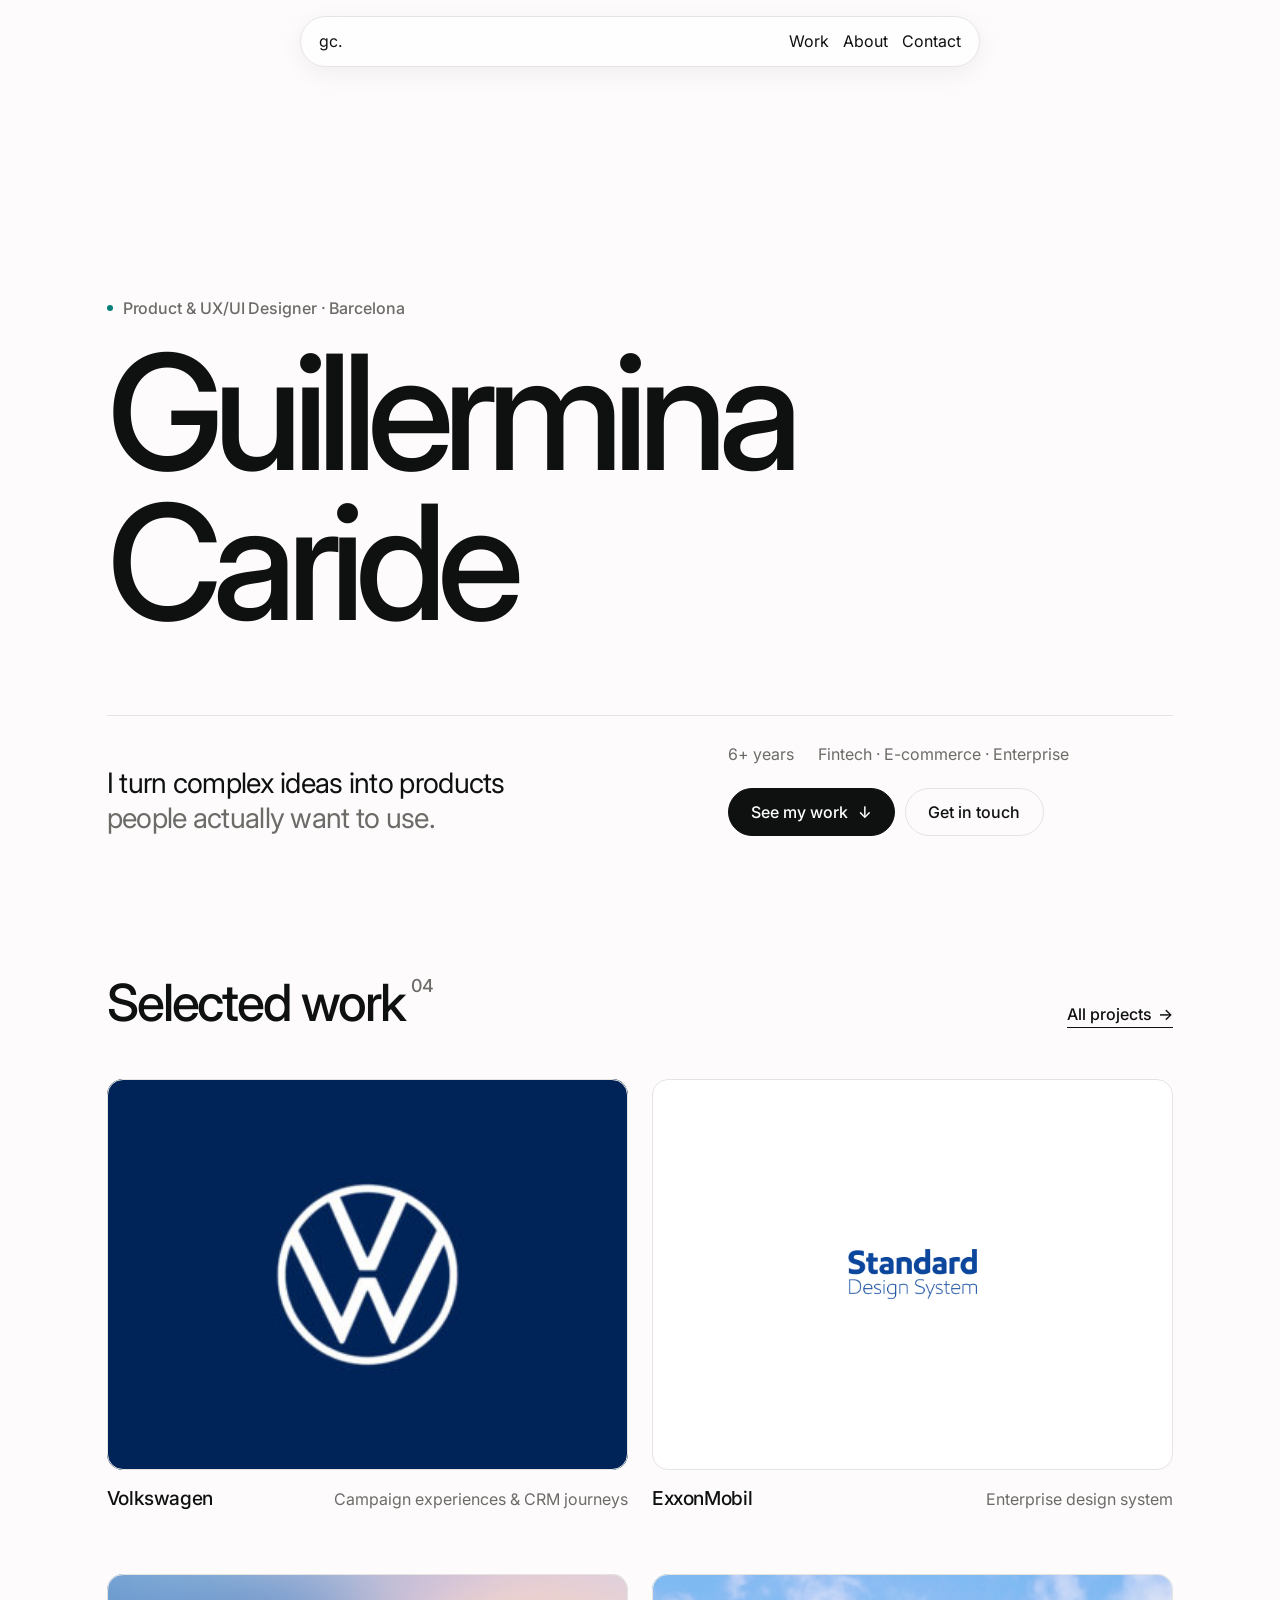
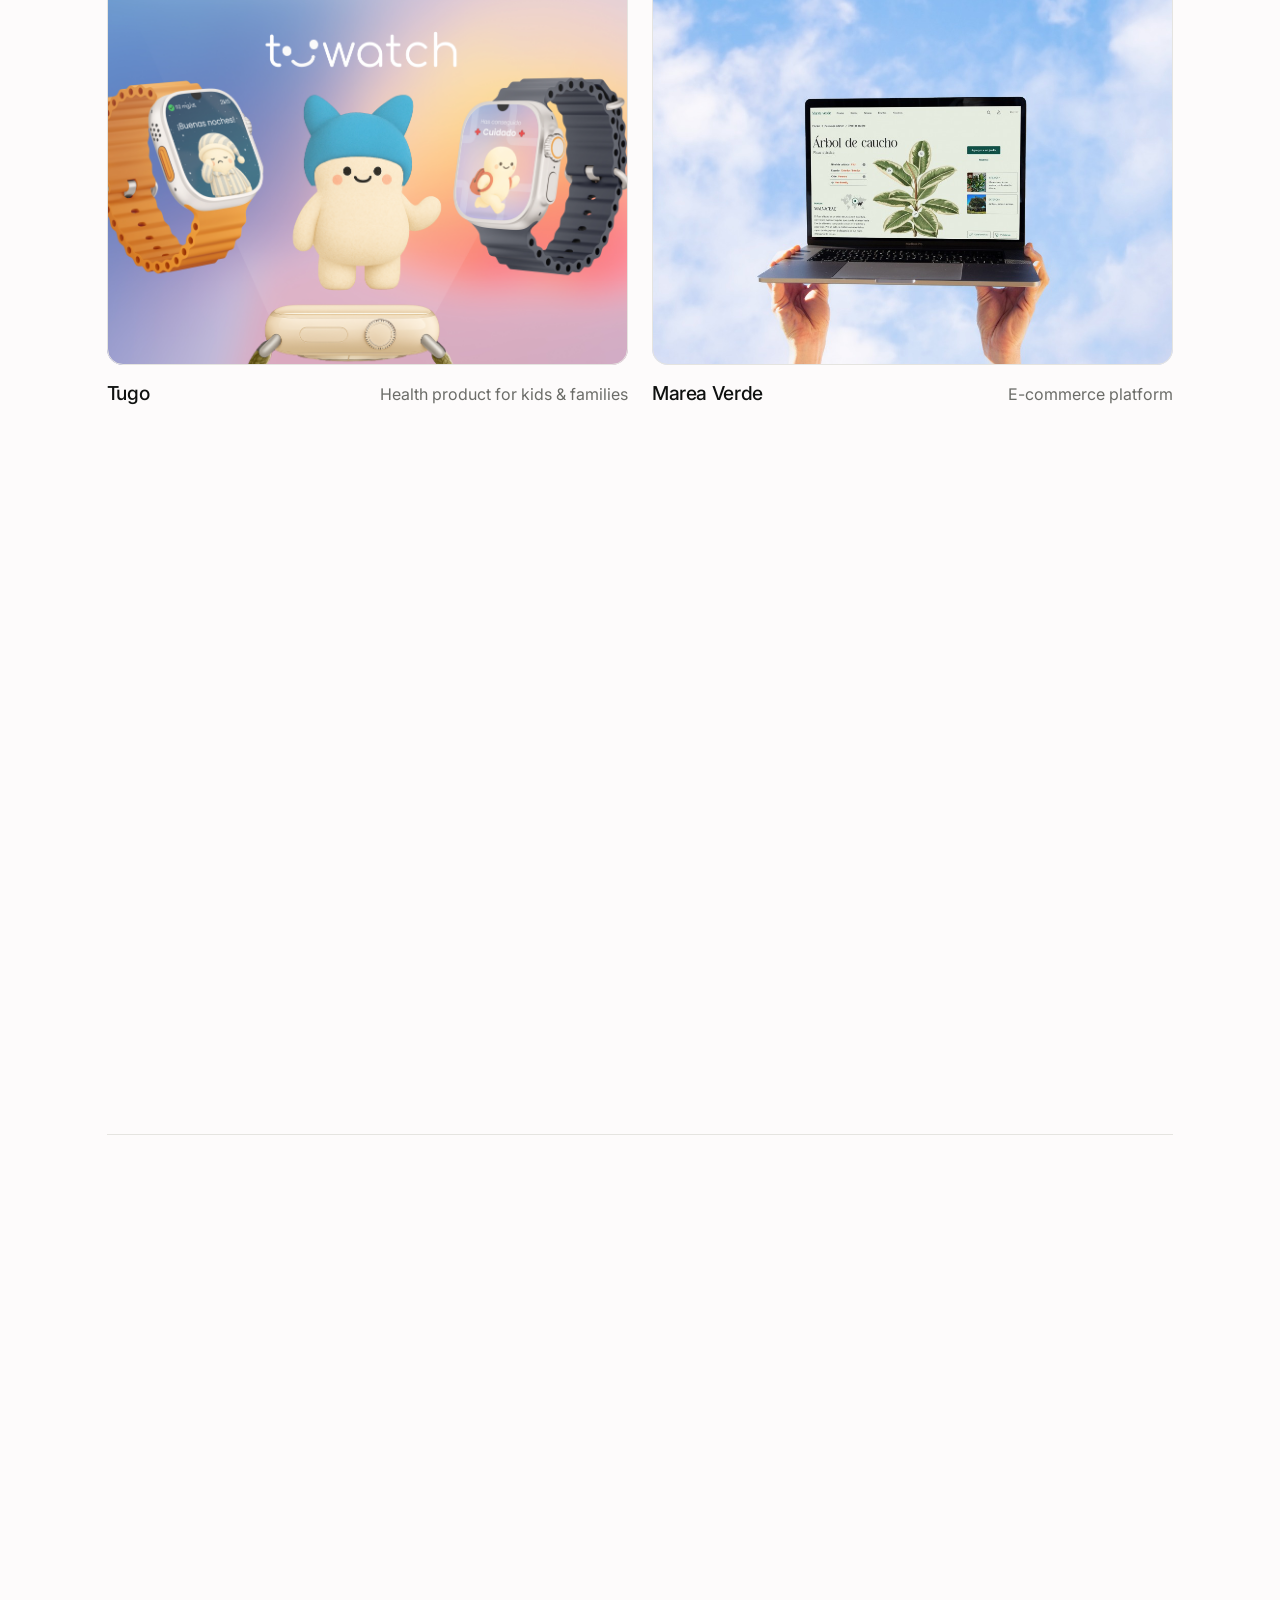
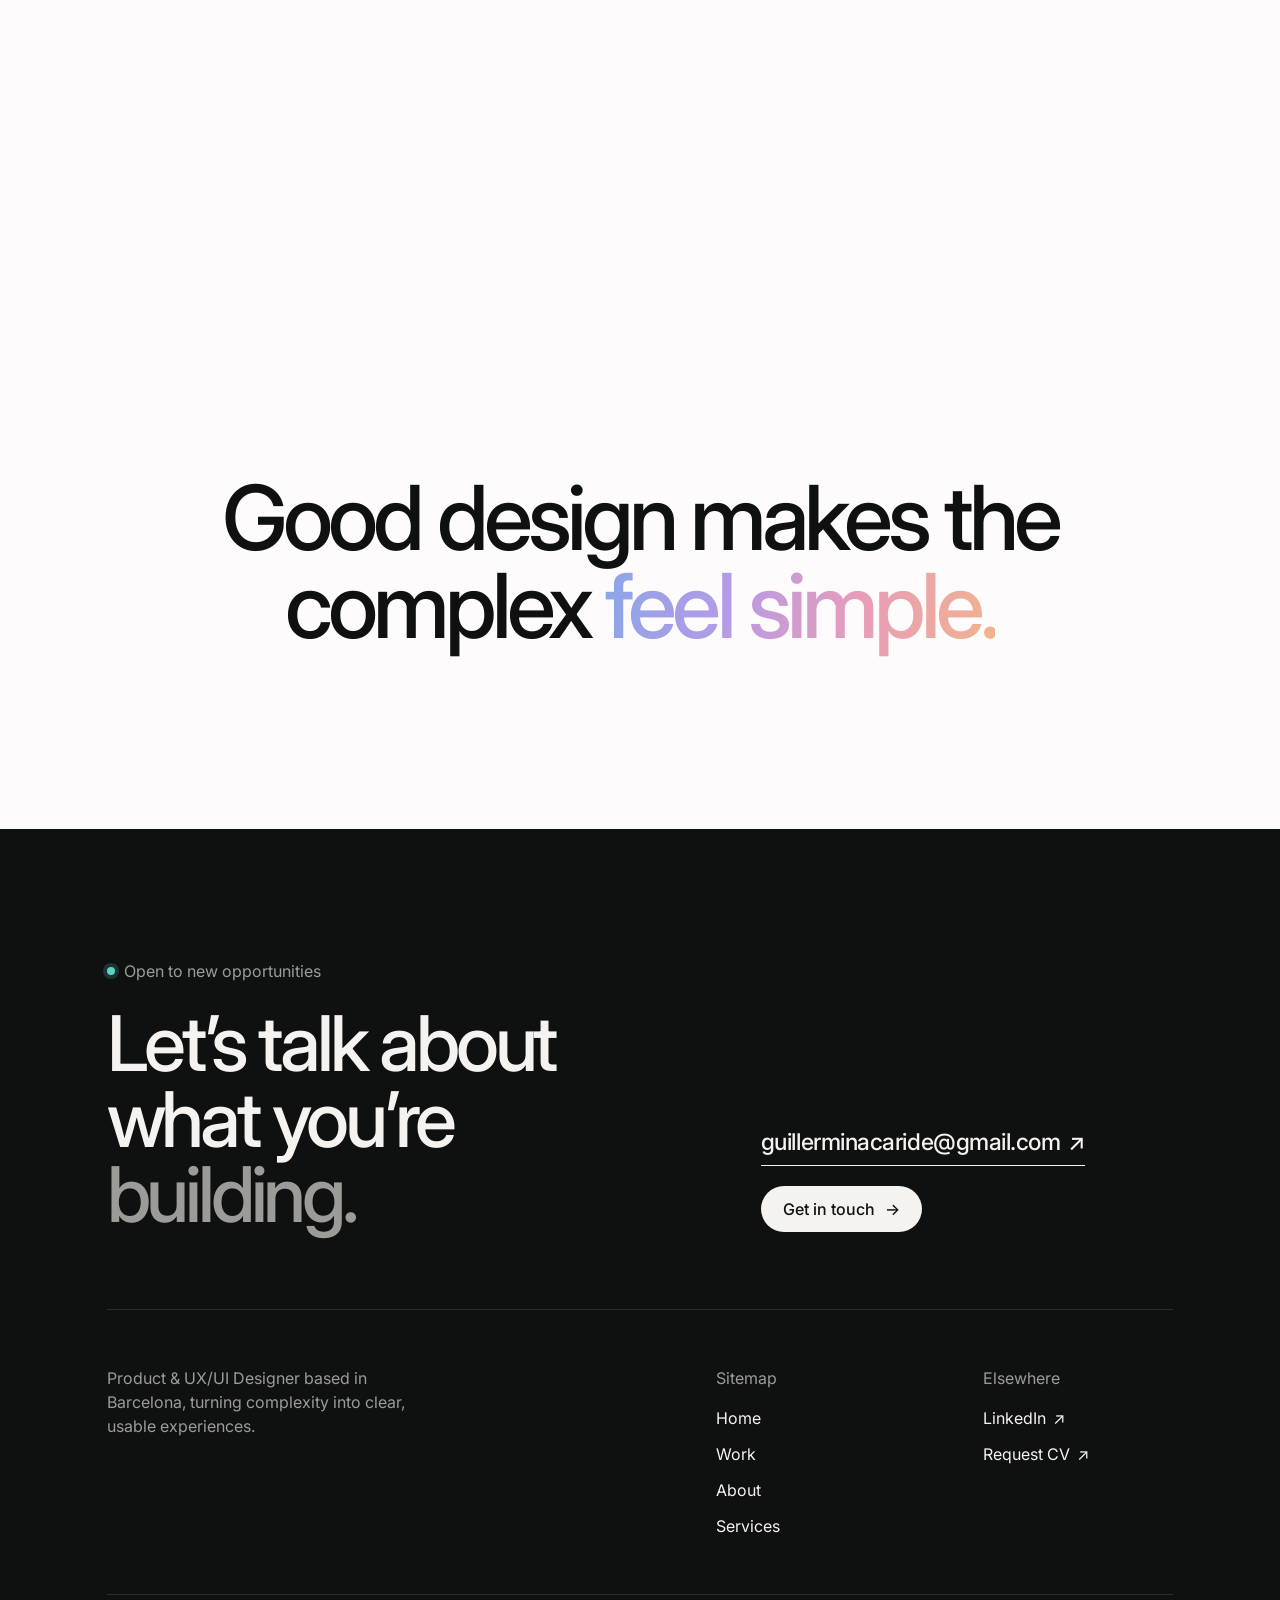
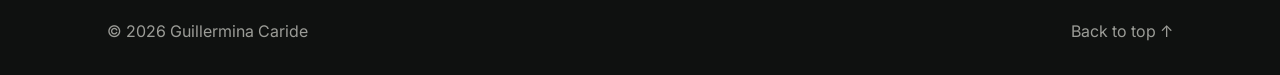
==== commit 96db6dbd: "Use laptop-in-sky image as Marea Verde cover on home card Co-Authored-By: Claude Sonnet 5.5 <noreply" ====
--- a/index.html
+++ b/index.html
@@ -71,7 +71,7 @@
         <div class="hm-card-info"><h3>Tugo</h3><p>Health product for kids &amp; families</p></div>
       </a>
       <a class="hm-card home-reveal" href="marea-verde.html">
-        <div class="hm-card-media"><img src="img/marea-verde/mare-verde-1.jpg" alt="Marea Verde plant e-commerce platform" loading="lazy"></div>
+        <div class="hm-card-media"><img src="img/marea-verde/mare-verde.jpg" alt="Marea Verde plant e-commerce platform" loading="lazy"></div>
         <div class="hm-card-info"><h3>Marea Verde</h3><p>E-commerce platform</p></div>
       </a>
     </div>
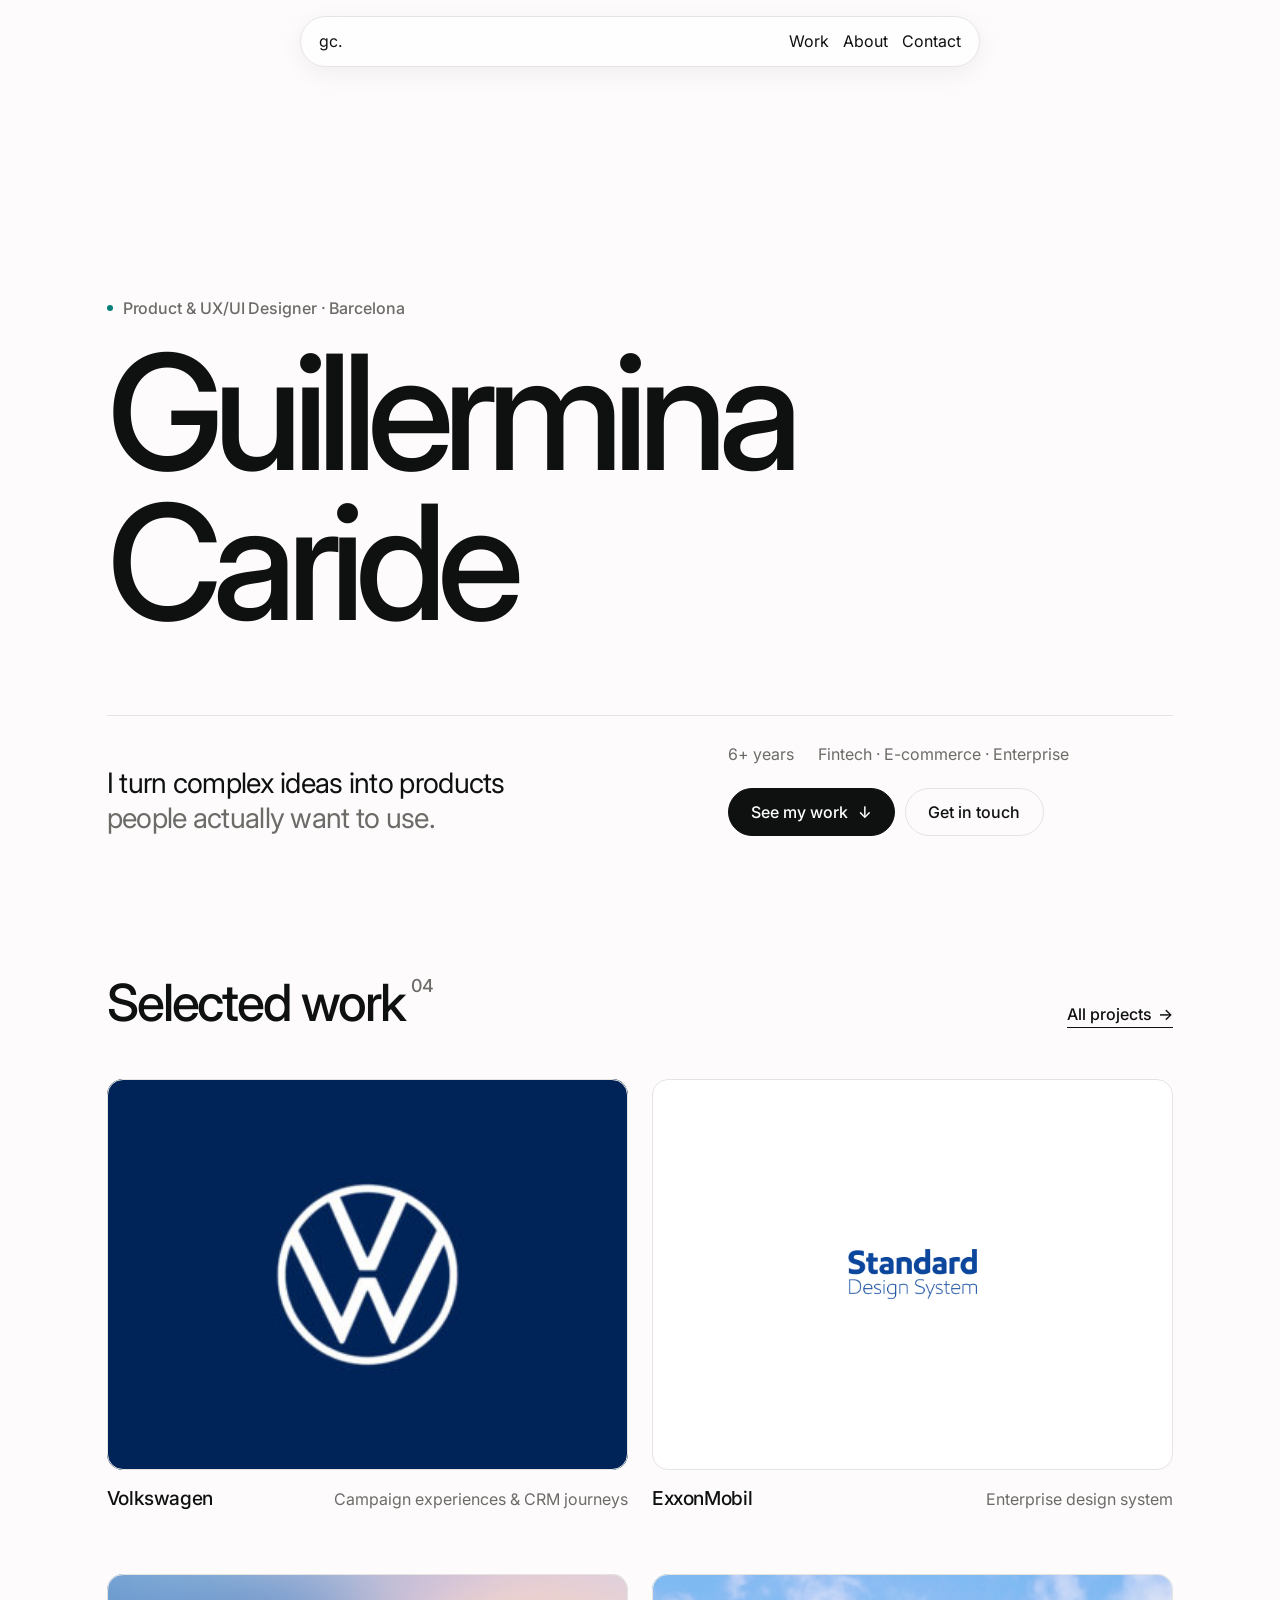
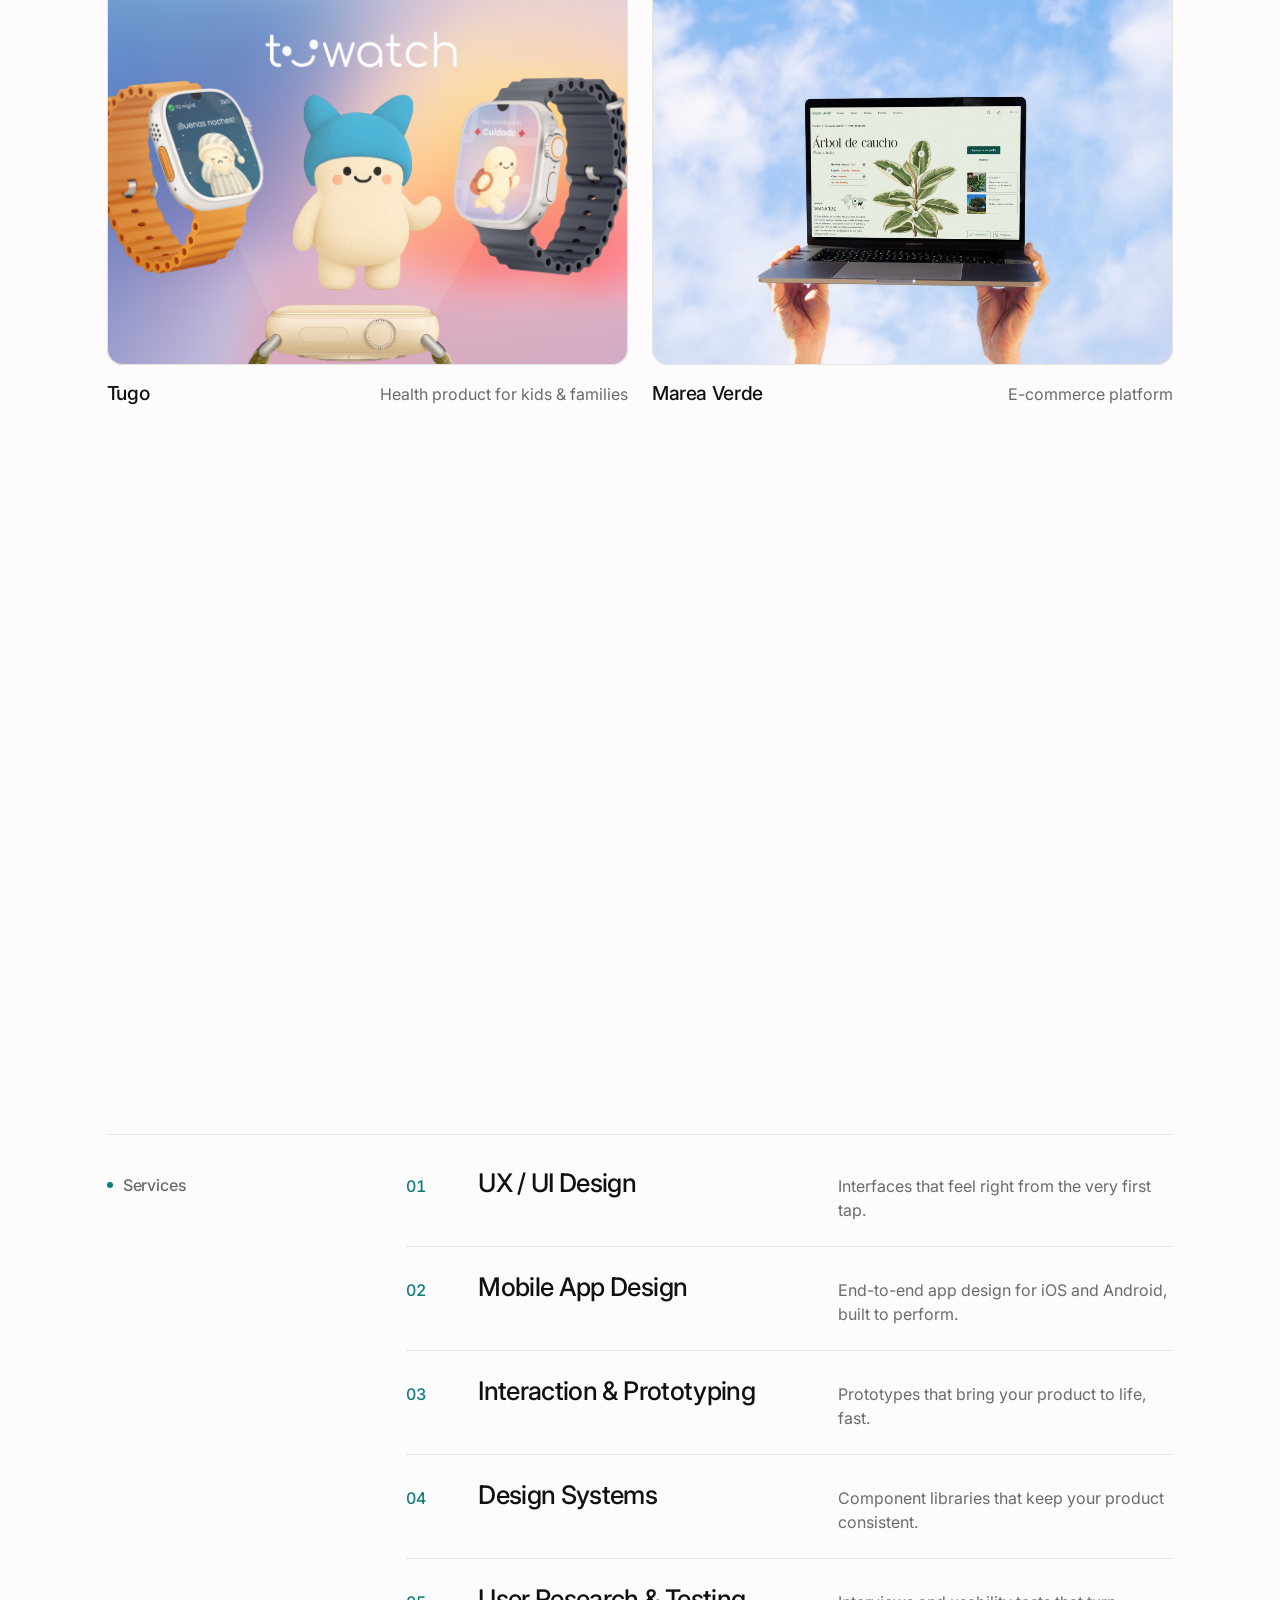
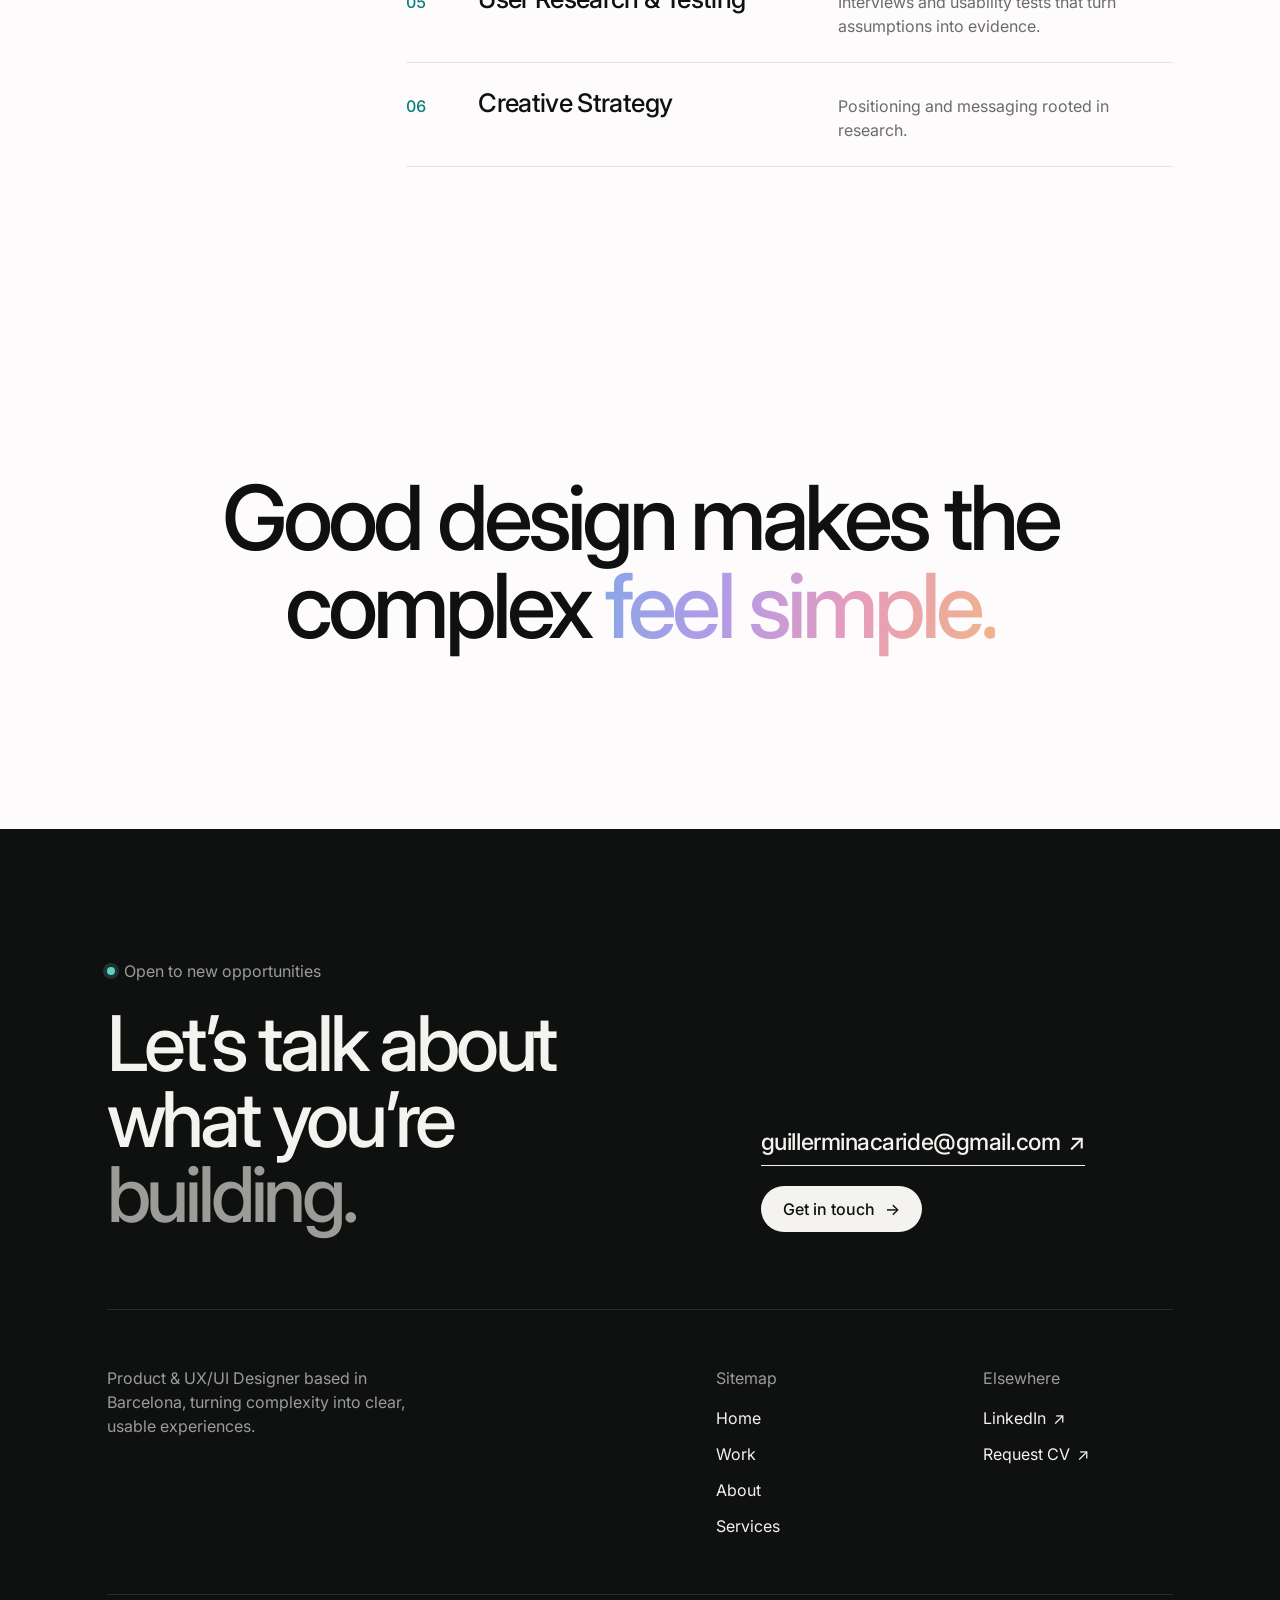
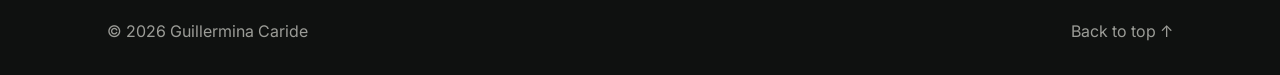
==== commit 8191a75e: "Add VW landing mockups to case study; fix gallery modifier specificity Co-Authored-By: Claude Sonnet" ====
--- a/index.html
+++ b/index.html
@@ -8,9 +8,9 @@
 <link rel="preconnect" href="https://fonts.googleapis.com">
 <link rel="preconnect" href="https://fonts.gstatic.com" crossorigin>
 <link href="https://fonts.googleapis.com/css2?family=Inter:wght@300;400;500;600;700&family=Montserrat:wght@600&display=swap" rel="stylesheet">
-<link rel="stylesheet" href="styles/design-system.css?v=20261119c">
-<link rel="stylesheet" href="styles/footer.css?v=20261119c">
-<link rel="stylesheet" href="styles/pages.css?v=20261119c">
+<link rel="stylesheet" href="styles/design-system.css?v=20261120b">
+<link rel="stylesheet" href="styles/footer.css?v=20261120b">
+<link rel="stylesheet" href="styles/pages.css?v=20261120b">
 </head>
 <body>
 
@@ -149,6 +149,6 @@
   </div>
 </footer>
 
-<script src="site-chrome.js?v=20261119c" defer></script>
+<script src="site-chrome.js?v=20261120b" defer></script>
 </body>
 </html>
